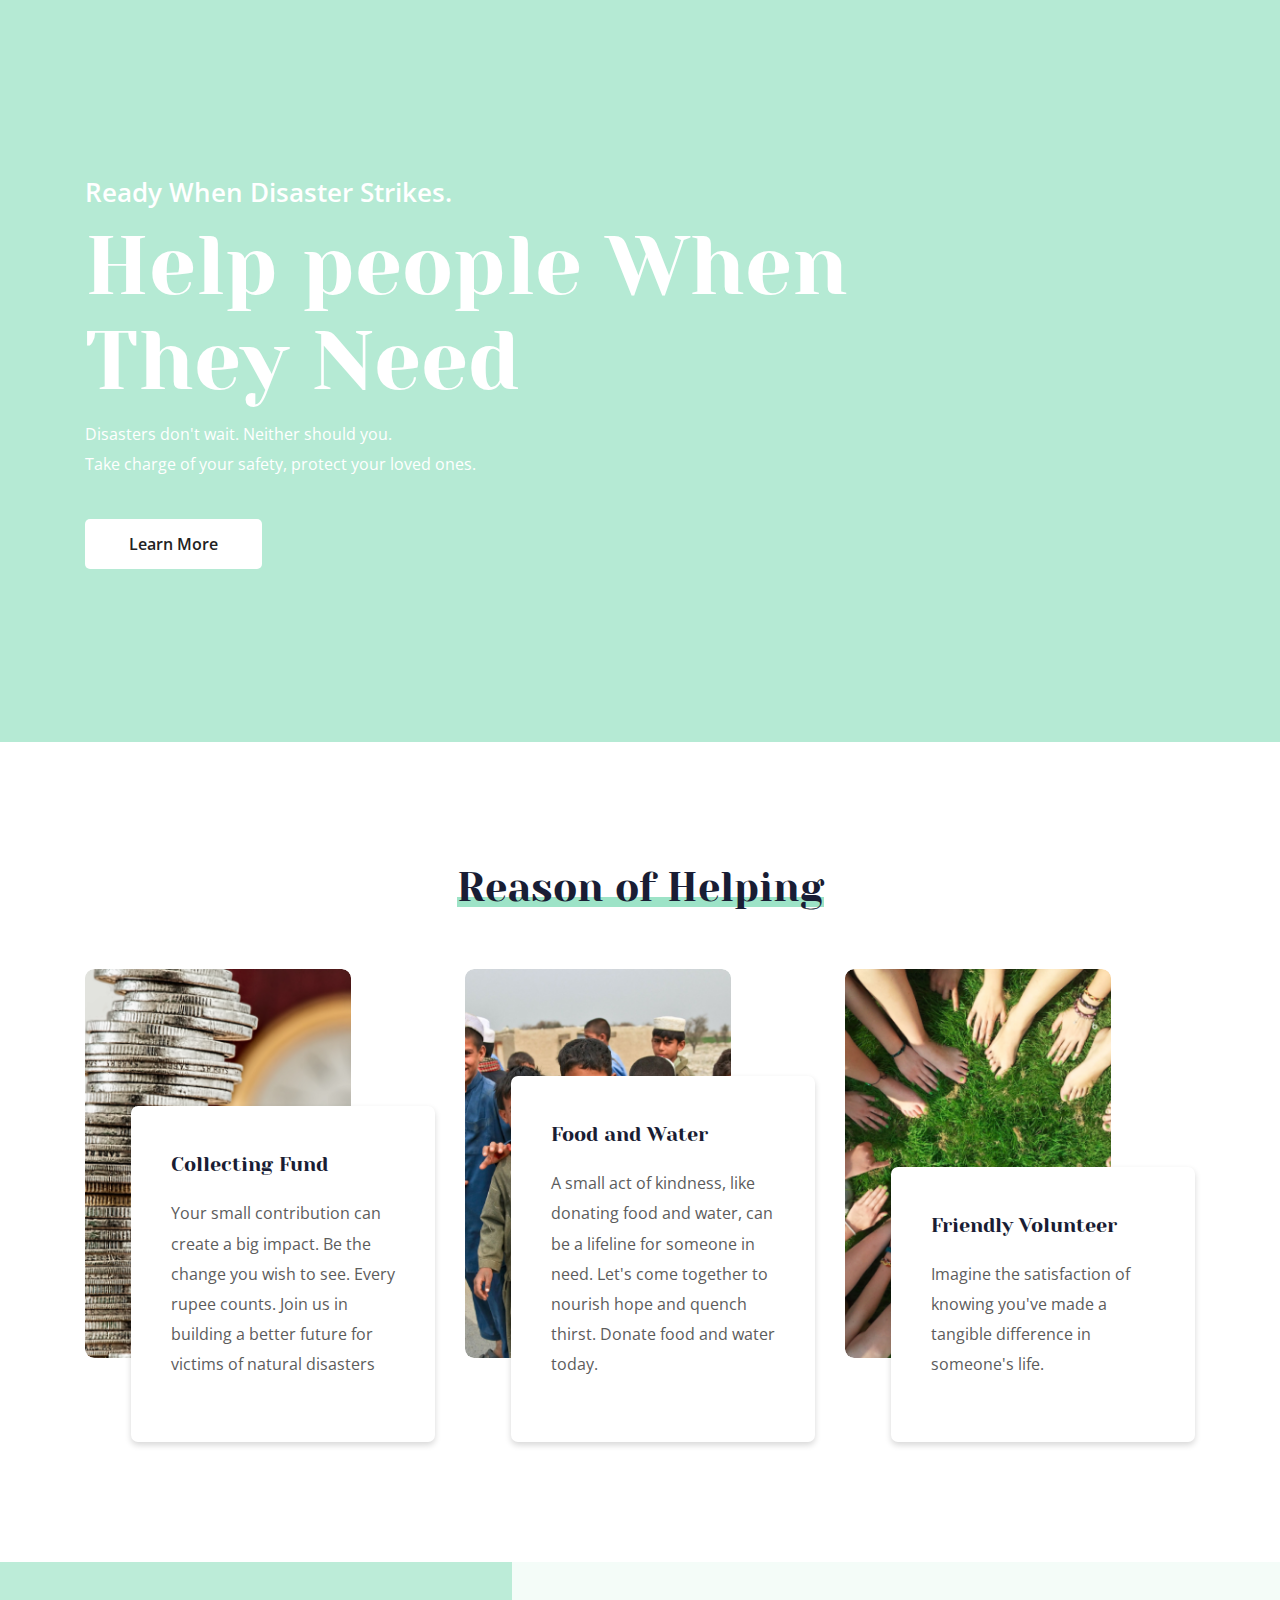
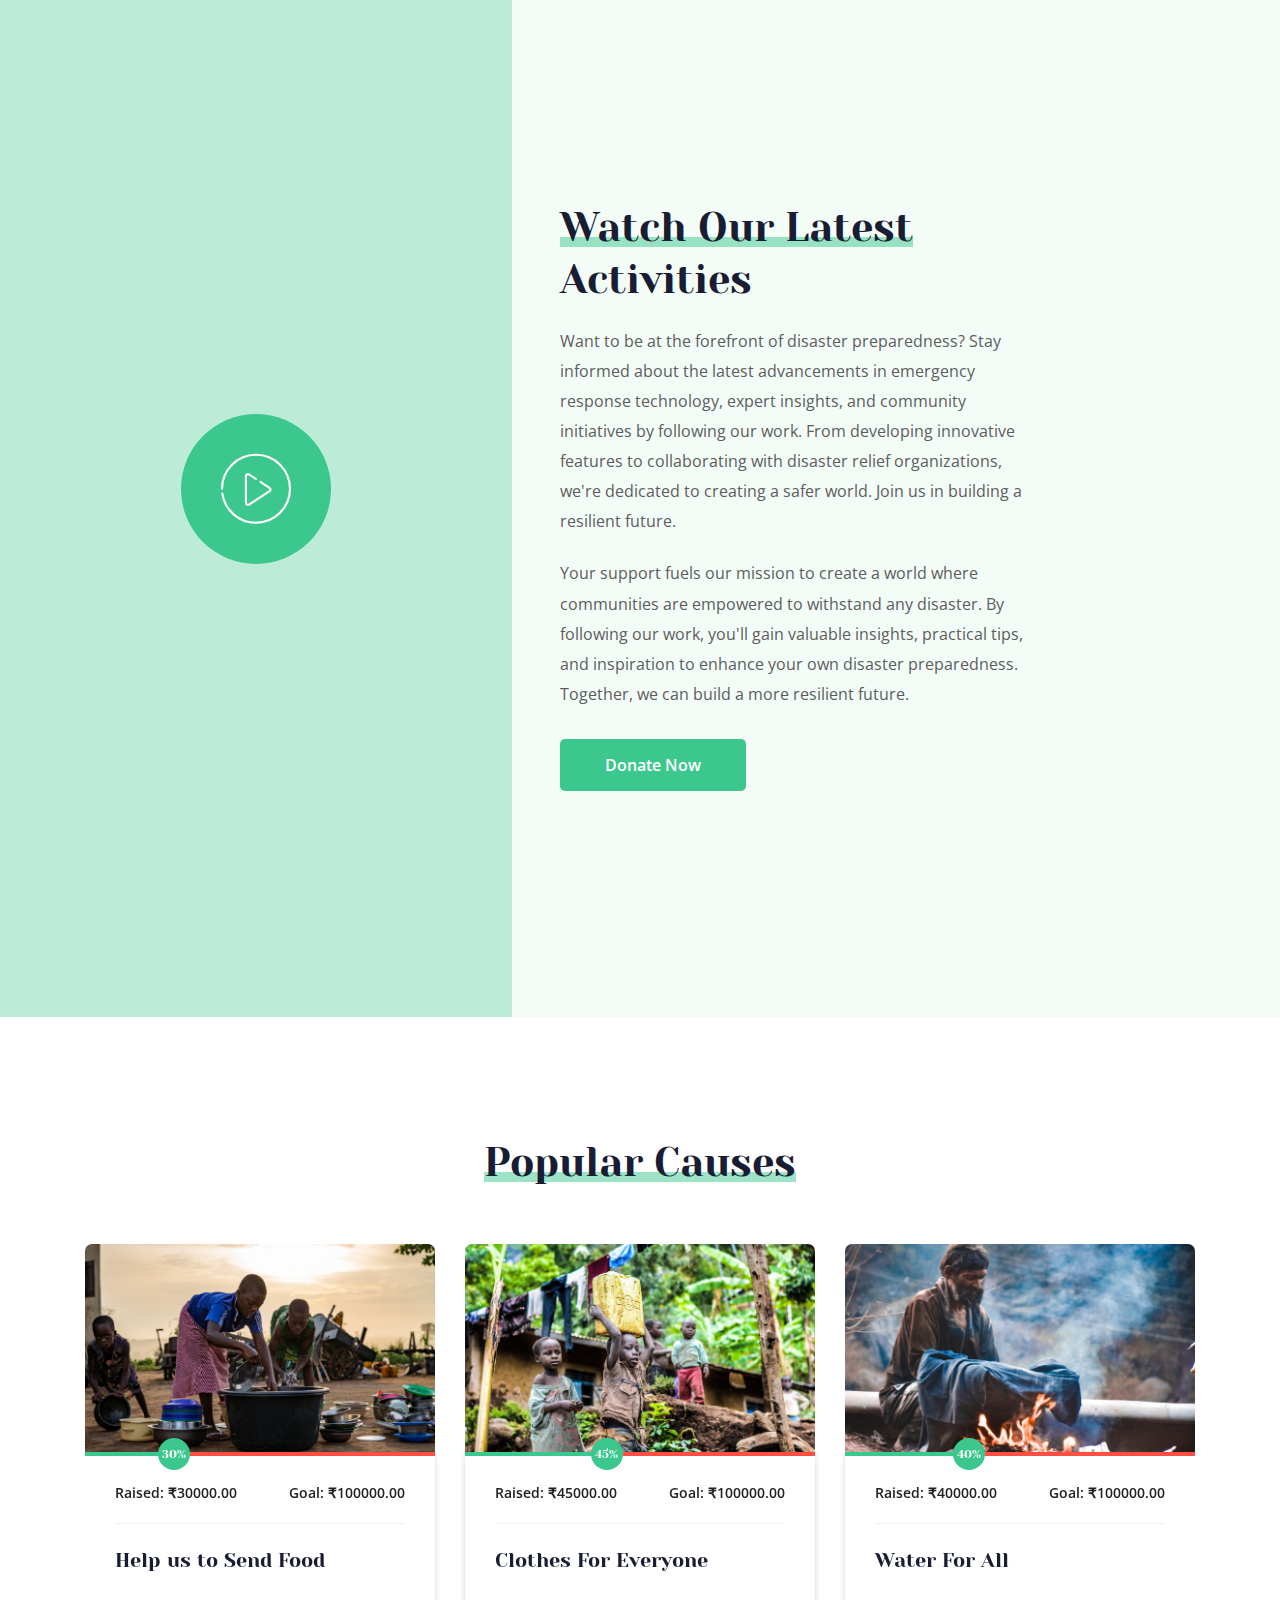
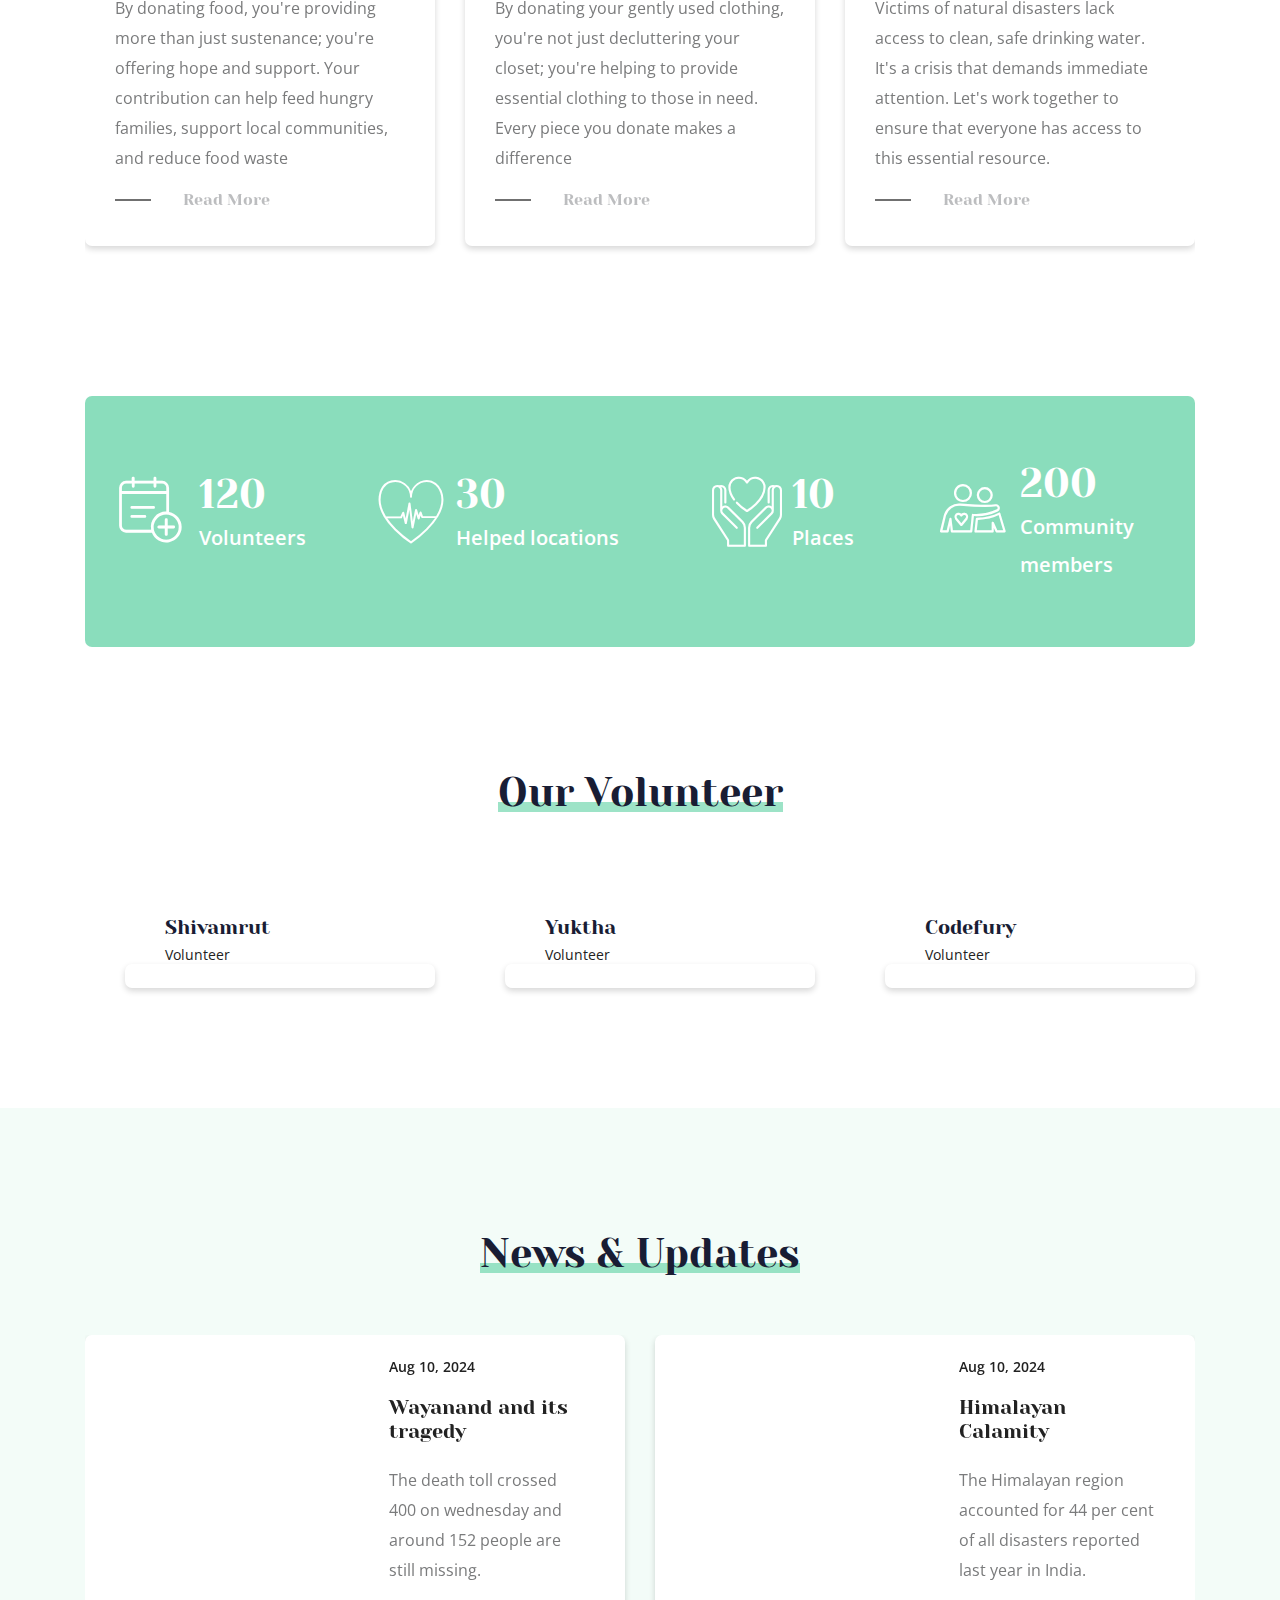
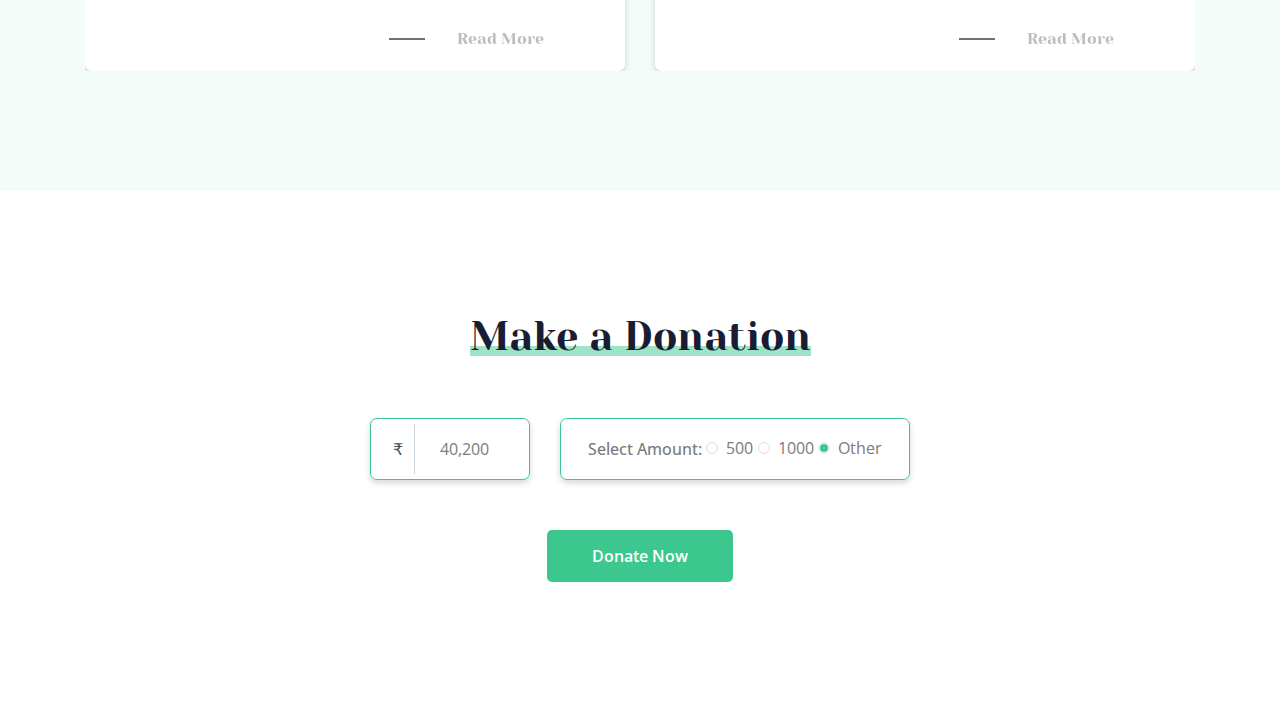
==== donation/donation.html @ fa33540e "added donation page" ====
<!doctype html>
<html class="no-js" lang="zxx">

<head>
    <meta charset="utf-8">
    <meta http-equiv="x-ua-compatible" content="ie=edge">
    <title>Charifit</title>
    <meta name="description" content="">
    <meta name="viewport" content="width=device-width, initial-scale=1">

    <!-- <link rel="manifest" href="site.webmanifest"> -->
    <link rel="shortcut icon" type="image/x-icon" href="img/favicon.png">
    <!-- Place favicon.ico in the root directory -->

    <!-- CSS here -->
    <link rel="stylesheet" href="css/bootstrap.min.css">
    <link rel="stylesheet" href="css/owl.carousel.min.css">
    <link rel="stylesheet" href="css/magnific-popup.css">
    <link rel="stylesheet" href="css/font-awesome.min.css">
    <link rel="stylesheet" href="css/themify-icons.css">
    <link rel="stylesheet" href="css/nice-select.css">
    <link rel="stylesheet" href="css/flaticon.css">
    <link rel="stylesheet" href="css/gijgo.css">
    <link rel="stylesheet" href="css/animate.css">
    <link rel="stylesheet" href="css/slicknav.css">
    <link rel="stylesheet" href="css/style.css">
    <!-- <link rel="stylesheet" href="css/responsive.css"> -->
</head>

<body>
    <!--[if lte IE 9]>
            <p class="browserupgrade">You are using an <strong>outdated</strong> browser. Please <a href="https://browsehappy.com/">upgrade your browser</a> to improve your experience and security.</p>
        <![endif]-->


    <!-- header-start -->
   
    <!-- header-end -->

    <!-- slider_area_start -->
    <div class="slider_area" >
        <div class="single_slider  d-flex align-items-center slider_bg_1 overlay2 style="background-image: url('https://i.unu.edu/media/ourworld.unu.edu-en/article/8674/Green-Investment-in-Asian-Cities-to-Reduce-Natural-Disaster-Risks.jpg')">
            <div class="container">
                <div class="row">
                    <div class="col-lg-9">
                        <div class="slider_text ">
                            <span>Ready When Disaster Strikes.</span>
                            <h3> Help people
                                When They Need</h3>
                            <p>Disasters don't wait. Neither should you.<br/> Take charge of your safety, protect your loved ones.</p>
                            <a href="About.html" class="boxed-btn3">Learn More
                            </a>
                        </div>
                    </div>
                </div>
            </div>
        </div>
    </div>
    <!-- slider_area_end -->

    <!-- reson_area_start  -->
    <div class="reson_area section_padding">
        <div class="container">
            <div class="row justify-content-center">
                <div class="col-lg-6">
                    <div class="section_title text-center mb-55">
                        <h3><span>Reason of Helping</span></h3>
                    </div>
                </div>
            </div>
            <div class="row justify-content-center">
                <div class="col-lg-4 col-md-6">
                    <div class="single_reson">
                        <div class="thum">
                            <div class="thum_1">
                                <img src="img/help/1.png" alt="">
                            </div>
                        </div>
                        <div class="help_content">
                            <h4>Collecting Fund</h4>
                            <p>Your small contribution can create a big impact. Be the change you wish to see.
                                Every rupee counts. Join us in building a better future for victims of natural disasters</p>
                        </div>
                    </div>
                </div>
                <div class="col-lg-4 col-md-6">
                    <div class="single_reson">
                        <div class="thum">
                            <div class="thum_1">
                                <img src="img/help/2.png" alt="">
                            </div>
                        </div>
                        <div class="help_content">
                            <h4>Food and Water</h4>
                            <p>A small act of kindness, like donating food and water, can be a lifeline for someone in need.
                                Let's come together to nourish hope and quench thirst. Donate food and water today.</p>
                           
                        </div>
                    </div>
                </div>
                <div class="col-lg-4 col-md-6">
                    <div class="single_reson">
                        <div class="thum">
                            <div class="thum_1">
                                <img src="img/help/3.png" alt="">
                            </div>
                        </div>
                        <div class="help_content">
                            <h4>Friendly Volunteer</h4>
                            <p>Imagine the satisfaction of knowing you've made a tangible difference in someone's life. </p>
                            
                        </div>
                    </div>
                </div>
            </div>
        </div>
    </div>
    <!-- reson_area_end  -->

    <!-- latest_activites_area_start  -->
    <div class="latest_activites_area">
        <div class=" video_bg_1 video_activite  d-flex align-items-center justify-content-center">
            <a class="popup-video" href="https://www.youtube.com/watch?v=MG3jGHnBVQs">
                <i class="flaticon-ui"></i>
            </a>
        </div>
        <div class="container">
            <div class="row justify-content-end">
                <div class="col-lg-7">
                    <div class="activites_info">
                        <div class="section_title">
                            <h3> <span>Watch Our Latest  </span><br>
                                Activities</h3>
                        </div>
                        <p class="para_1">Want to be at the forefront of disaster preparedness? Stay informed about the latest advancements in emergency response technology, expert insights, and community initiatives by following our work. From developing innovative  features to collaborating with disaster relief organizations, we're dedicated to creating a safer world. Join us in building a resilient future.</p class="para_1">
                        <p class="para_2">Your support fuels our mission to create a world where communities are empowered to withstand any disaster. By following our work, you'll gain valuable insights, practical tips, and inspiration to enhance your own disaster preparedness. Together, we can build a more resilient future.</p>
                        <a href="#" data-scroll-nav='1' class="boxed-btn4">Donate Now</a>
                    </div>
                </div>
            </div>
        </div>
    </div>
    <!-- latest_activites_area_end  -->

    <!-- popular_causes_area_start  -->
    <div class="popular_causes_area section_padding">
        <div class="container">
            <div class="row justify-content-center">
                <div class="col-lg-6">
                    <div class="section_title text-center mb-55">
                        <h3><span>Popular Causes</span></h3>
                    </div>
                </div>
            </div>
            <div class="row">
                <div class="col-lg-12">
                    <div class="causes_active owl-carousel">
                        <div class="single_cause">
                            <div class="thumb">
                                <img src="img/causes/1.png" alt="">
                            </div>
                            <div class="causes_content">
                                <div class="custom_progress_bar">
                                    <div class="progress">
                                        <div class="progress-bar" role="progressbar" style="width: 30%;" aria-valuenow="30" aria-valuemin="0" aria-valuemax="100">
                                            <span class="progres_count">
                                                30%
                                            </span>
                                        </div>
                                      </div>
                                </div>
                                <div class="balance d-flex justify-content-between align-items-center">
                                    <span>Raised: ₹30000.00 </span>
                                    <span>Goal: ₹100000.00 </span>
                                </div>
                                <h4>Help us to Send Food</h4>
                                <p>By donating food, you're providing more than just sustenance; you're offering hope and support. Your contribution can help feed hungry families, support local communities, and reduce food waste</p>
                                <a class="read_more" href="cause_details.html">Read More</a>
                            </div>
                        </div>
                        <div class="single_cause">
                            <div class="thumb">
                                <img src="img/causes/2.png" alt="">
                            </div>
                            <div class="causes_content">
                                <div class="custom_progress_bar">
                                    <div class="progress">
                                        <div class="progress-bar" role="progressbar" style="width: 45%;" aria-valuenow="30" aria-valuemin="0" aria-valuemax="100">
                                            <span class="progres_count">
                                                45%
                                            </span>
                                        </div>
                                      </div>
                                </div>
                                <div class="balance d-flex justify-content-between align-items-center">
                                    <span>Raised: ₹45000.00 </span>
                                    <span>Goal: ₹100000.00 </span>
                                </div>
                                <h4>Clothes For Everyone</h4>
                                <p>By donating your gently used clothing, you're not just decluttering your closet; you're helping to provide essential clothing to those in need. Every piece you donate makes a difference</p>
                                <a class="read_more" href="cause_details.html">Read More</a>
                            </div>
                        </div>
                        <div class="single_cause">
                            <div class="thumb">
                                <img src="img/causes/3.png" alt="">
                            </div>
                            <div class="causes_content">
                                <div class="custom_progress_bar">
                                    <div class="progress">
                                        <div class="progress-bar" role="progressbar" style="width: 40%;" aria-valuenow="30" aria-valuemin="0" aria-valuemax="100">
                                            <span class="progres_count">
                                                40%
                                            </span>
                                        </div>
                                      </div>
                                </div>
                                <div class="balance d-flex justify-content-between align-items-center">
                                    <span>Raised: ₹40000.00 </span>
                                    <span>Goal: ₹100000.00 </span>
                                </div>
                                <h4>Water For All </h4>
                                <p>Victims of natural disasters lack access to clean, safe drinking water. It's a crisis that demands immediate attention. Let's work together to ensure that everyone has access to this essential resource.</p>
                                <a class="read_more" href="cause_details.html">Read More</a>
                            </div>
                        </div>
                    </div>
                </div>
            </div>
        </div>
    </div>
    <!-- popular_causes_area_end  -->

    <!-- counter_area_start  -->
    <div class="counter_area">
        <div class="container">
            <div class="counter_bg overlay">
                <div class="row">
                    <div class="col-lg-3 col-md-6">
                        <div class="single_counter d-flex align-items-center justify-content-center">
                            <div class="icon">
                                <i class="flaticon-calendar"></i>
                            </div>
                            <div class="events">
                                <h3 class="counter">120</h3>
                                <p>Volunteers</p>
                            </div>
                        </div>
                    </div>
                    <div class="col-lg-3 col-md-6">
                        <div class="single_counter d-flex align-items-center justify-content-center">
                            <div class="icon">
                                <i class="flaticon-heart-beat"></i>
                            </div>
                            <div class="events">
                                <h3 class="counter">30</h3>
                                <p>Helped locations</p>
                            </div>
                        </div>
                    </div>
                    <div class="col-lg-3 col-md-6">
                        <div class="single_counter d-flex align-items-center justify-content-center">
                            <div class="icon">
                                <i class="flaticon-in-love"></i>
                            </div>
                            <div class="events">
                                <h3 class="counter">10</h3>
                                <p>Places</p>
                            </div>
                        </div>
                    </div>
                    <div class="col-lg-3 col-md-6">
                        <div class="single_counter d-flex align-items-center justify-content-center">
                            <div class="icon">
                                <i class="flaticon-hug"></i>
                            </div>
                            <div class="events">
                                <h3 class="counter">200</h3>
                                <p>Community members</p>
                            </div>
                        </div>
                    </div>
                </div>
            </div>
        </div>
    </div>
    <!-- counter_area_end  -->

    <!-- our_volunteer_area_start  -->
    <div class="our_volunteer_area section_padding">
        <div class="container">
            <div class="row justify-content-center">
                <div class="col-lg-6">
                    <div class="section_title text-center mb-55">
                        <h3><span>Our Volunteer</span></h3>
                    </div>
                </div>
            </div>
            <div class="row justify-content-center">
                <div class="col-lg-4 col-md-6">
                    <div class="single_volenteer">
                        <div class="volenteer_thumb">
                            <img src="https://st4.depositphotos.com/9998432/25177/v/450/depositphotos_251778046-stock-illustration-person-gray-photo-placeholder-man.jpg" alt="">
                        </div>
                        <div class="voolenteer_info d-flex align-items-end">
                            
                            <div class="info_inner">
                                <h4>Shivamrut</h4>
                                <p>Volunteer</p>
                            </div>
                        </div>
                    </div>
                </div>
                <div class="col-lg-4 col-md-6">
                    <div class="single_volenteer">
                        <div class="volenteer_thumb">
                            <img src="https://st3.depositphotos.com/9998432/13335/v/450/depositphotos_133351974-stock-illustration-default-placeholder-woman.jpg" alt="">
                        </div>
                        <div class="voolenteer_info d-flex align-items-end">
                           
                            <div class="info_inner">
                                <h4>Yuktha</h4>
                                <p>Volunteer</p>
                            </div>
                        </div>
                    </div>
                </div>
                <div class="col-lg-4 col-md-6">
                    <div class="single_volenteer">
                        <div class="volenteer_thumb">
                            <img src="https://static.vecteezy.com/system/resources/thumbnails/010/332/153/small/code-flat-color-outline-icon-free-png.png" alt="">
                        </div>
                        <div class="voolenteer_info d-flex align-items-end">
                           
                            <div class="info_inner">
                                <h4>Codefury</h4>
                                <p>Volunteer</p>
                            </div>
                        </div>
                    </div>
                </div>
            </div>
        </div>
    </div>
    <!-- our_volunteer_area_end  -->

    <!-- news__area_start  -->
    <div class="news__area section_padding">
        <div class="container">
            <div class="row justify-content-center">
                <div class="col-lg-6">
                    <div class="section_title text-center mb-55">
                        <h3><span>News & Updates</span></h3>
                    </div>
                </div>
            </div>
            <div class="row">
                <div class="col-lg-12">
                    <div class="news_active owl-carousel">
                        <div class="single__blog d-flex align-items-center">
                            <div class="thum">
                                <img src="https://www.newsonair.gov.in/wp-content/uploads/2024/07/kERALA-1.jpg" alt="">
                            </div>
                            <div class="newsinfo">
                                <span>Aug 10, 2024</span>
                                <a href="single-blog.html">
                                    <h3>Wayanand and its tragedy</h3>
                                </a>
                                <p>The death toll crossed 400 on wednesday and around 152 people are still missing. </p>
                                <a class="read_more" href="https://www.business-standard.com/india-news/wayanad-landslides-death-toll-crosses-400-mark-over-150-still-missing-124080700592_1.html">Read More</a>
                            </div>
                        </div>
                        <div class="single__blog d-flex align-items-center">
                            <div class="thum">
                                <img src="https://sandrp.in/wp-content/uploads/2020/10/b_1595438353.jpeg?w=640" alt="">
                            </div>
                            <div class="newsinfo">
                                <span>Aug 10, 2024</span>
                                <a href="single-blog.html">
                                    <h3>Himalayan Calamity</h3>
                                </a>
                                <p>The Himalayan region accounted for 44 per cent of all disasters reported last year in India.</p>
                                <a class="read_more" href="https://www.business-standard.com/india-news/tipping-point-climate-disasters-have-cost-india-over-120-bn-since-2000-124042501124_1.html">Read More</a>
                            </div>
                        </div>
                    </div>
                </div>
            </div>
        </div>
    </div>
    <!-- news__area_end  -->

    <div data-scroll-index='1' class="make_donation_area section_padding">
        <div class="container">
            <div class="row justify-content-center">
                <div class="col-lg-6">
                    <div class="section_title text-center mb-55">
                        <h3><span>Make a Donation</span></h3>
                    </div>
                </div>
            </div>
            <div class="row justify-content-center">
                <div class="col-lg-6">
                    <form action="#" class="donation_form">
                        <div class="row align-items-center">
                            <div class="col-md-4">
                                <div class="single_amount">
                                    <div class="input_field">
                                        <div class="input-group">
                                            <div class="input-group-prepend">
                                              <span class="input-group-text" id="basic-addon1">₹</span>
                                            </div>
                                            <input type="text" class="form-control" placeholder="40,200" aria-label="Username" aria-describedby="basic-addon1">
                                          </div>
                                    </div>
                                </div>
                            </div>
                            <div class="col-md-8">
                                <div class="single_amount">
                                   <div class="fixed_donat d-flex align-items-center justify-content-between">
                                       <div class="select_prise">
                                           <h4>Select Amount:</h4>
                                       </div>
                                        <div class="single_doonate"> 
                                            <input type="radio" id="blns_1" name="radio-group" checked>
                                            <label for="blns_1">500</label>
                                        </div>
                                        <div class="single_doonate"> 
                                            <input type="radio" id="blns_2" name="radio-group" checked>
                                            <label for="blns_2">1000</label>
                                        </div>
                                        <div class="single_doonate"> 
                                            <input type="radio" id="Other" name="radio-group" checked>
                                            <label for="Other">Other</label>
                                        </div>
                                   </div>
                                </div>
                            </div>
                        </div>
                    </form>
                </div>
            </div>
            <div class="row">
                <div class="col-12">
                    <div class="donate_now_btn text-center">
                        <a href="#" class="boxed-btn4">Donate Now</a>
                    </div>
                </div>

            </div>
        </div>
    </div>

    <!-- footer_start  -->
   
    <!-- footer_end  -->

    <!-- link that opens popup -->

    <!-- JS here -->
    <script src="js/vendor/modernizr-3.5.0.min.js"></script>
    <script src="js/vendor/jquery-1.12.4.min.js"></script>
    <script src="js/popper.min.js"></script>
    <script src="js/bootstrap.min.js"></script>
    <script src="js/owl.carousel.min.js"></script>
    <script src="js/isotope.pkgd.min.js"></script>
    <script src="js/ajax-form.js"></script>
    <script src="js/waypoints.min.js"></script>
    <script src="js/jquery.counterup.min.js"></script>
    <script src="js/imagesloaded.pkgd.min.js"></script>
    <script src="js/scrollIt.js"></script>
    <script src="js/jquery.scrollUp.min.js"></script>
    <script src="js/wow.min.js"></script>
    <script src="js/nice-select.min.js"></script>
    <script src="js/jquery.slicknav.min.js"></script>
    <script src="js/jquery.magnific-popup.min.js"></script>
    <script src="js/plugins.js"></script>
    <script src="js/gijgo.min.js"></script>
    <!--contact js-->
    <script src="js/contact.js"></script>
    <script src="js/jquery.ajaxchimp.min.js"></script>
    <script src="js/jquery.form.js"></script>
    <script src="js/jquery.validate.min.js"></script>
    <script src="js/mail-script.js"></script>

    <script src="js/main.js"></script>
</body>

</html>
---- donation/css/themify-icons.css ----
@font-face {
	font-family: 'themify';
	src:url('../fonts/themify.eot?-fvbane');
	src:url('../fonts/themify.eot?#iefix-fvbane') format('embedded-opentype'),
		url('../fonts/themify.woff?-fvbane') format('woff'),
		url('../fonts/themify.ttf?-fvbane') format('truetype'),
		url('../fonts/themify.svg?-fvbane#themify') format('svg');
	font-weight: normal;
	font-style: normal;
}

[class^="ti-"], [class*=" ti-"] {
	font-family: 'themify';
	/* speak: none; */
	font-style: normal;
	font-weight: normal;
	font-variant: normal;
	text-transform: none;
	line-height: 1;

	/* Better Font Rendering =========== */
	-webkit-font-smoothing: antialiased;
	-moz-osx-font-smoothing: grayscale;
}

.ti-wand:before {
	content: "\e600";
}
.ti-volume:before {
	content: "\e601";
}
.ti-user:before {
	content: "\e602";
}
.ti-unlock:before {
	content: "\e603";
}
.ti-unlink:before {
	content: "\e604";
}
.ti-trash:before {
	content: "\e605";
}
.ti-thought:before {
	content: "\e606";
}
.ti-target:before {
	content: "\e607";
}
.ti-tag:before {
	content: "\e608";
}
.ti-tablet:before {
	content: "\e609";
}
.ti-star:before {
	content: "\e60a";
}
.ti-spray:before {
	content: "\e60b";
}
.ti-signal:before {
	content: "\e60c";
}
.ti-shopping-cart:before {
	content: "\e60d";
}
.ti-shopping-cart-full:before {
	content: "\e60e";
}
.ti-settings:before {
	content: "\e60f";
}
.ti-search:before {
	content: "\e610";
}
.ti-zoom-in:before {
	content: "\e611";
}
.ti-zoom-out:before {
	content: "\e612";
}
.ti-cut:before {
	content: "\e613";
}
.ti-ruler:before {
	content: "\e614";
}
.ti-ruler-pencil:before {
	content: "\e615";
}
.ti-ruler-alt:before {
	content: "\e616";
}
.ti-bookmark:before {
	content: "\e617";
}
.ti-bookmark-alt:before {
	content: "\e618";
}
.ti-reload:before {
	content: "\e619";
}
.ti-plus:before {
	content: "\e61a";
}
.ti-pin:before {
	content: "\e61b";
}
.ti-pencil:before {
	content: "\e61c";
}
.ti-pencil-alt:before {
	content: "\e61d";
}
.ti-paint-roller:before {
	content: "\e61e";
}
.ti-paint-bucket:before {
	content: "\e61f";
}
.ti-na:before {
	content: "\e620";
}
.ti-mobile:before {
	content: "\e621";
}
.ti-minus:before {
	content: "\e622";
}
.ti-medall:before {
	content: "\e623";
}
.ti-medall-alt:before {
	content: "\e624";
}
.ti-marker:before {
	content: "\e625";
}
.ti-marker-alt:before {
	content: "\e626";
}
.ti-arrow-up:before {
	content: "\e627";
}
.ti-arrow-right:before {
	content: "\e628";
}
.ti-arrow-left:before {
	content: "\e629";
}
.ti-arrow-down:before {
	content: "\e62a";
}
.ti-lock:before {
	content: "\e62b";
}
.ti-location-arrow:before {
	content: "\e62c";
}
.ti-link:before {
	content: "\e62d";
}
.ti-layout:before {
	content: "\e62e";
}
.ti-layers:before {
	content: "\e62f";
}
.ti-layers-alt:before {
	content: "\e630";
}
.ti-key:before {
	content: "\e631";
}
.ti-import:before {
	content: "\e632";
}
.ti-image:before {
	content: "\e633";
}
.ti-heart:before {
	content: "\e634";
}
.ti-heart-broken:before {
	content: "\e635";
}
.ti-hand-stop:before {
	content: "\e636";
}
.ti-hand-open:before {
	content: "\e637";
}
.ti-hand-drag:before {
	content: "\e638";
}
.ti-folder:before {
	content: "\e639";
}
.ti-flag:before {
	content: "\e63a";
}
.ti-flag-alt:before {
	content: "\e63b";
}
.ti-flag-alt-2:before {
	content: "\e63c";
}
.ti-eye:before {
	content: "\e63d";
}
.ti-export:before {
	content: "\e63e";
}
.ti-exchange-vertical:before {
	content: "\e63f";
}
.ti-desktop:before {
	content: "\e640";
}
.ti-cup:before {
	content: "\e641";
}
.ti-crown:before {
	content: "\e642";
}
.ti-comments:before {
	content: "\e643";
}
.ti-comment:before {
	content: "\e644";
}
.ti-comment-alt:before {
	content: "\e645";
}
.ti-close:before {
	content: "\e646";
}
.ti-clip:before {
	content: "\e647";
}
.ti-angle-up:before {
	content: "\e648";
}
.ti-angle-right:before {
	content: "\e649";
}
.ti-angle-left:before {
	content: "\e64a";
}
.ti-angle-down:before {
	content: "\e64b";
}
.ti-check:before {
	content: "\e64c";
}
.ti-check-box:before {
	content: "\e64d";
}
.ti-camera:before {
	content: "\e64e";
}
.ti-announcement:before {
	content: "\e64f";
}
.ti-brush:before {
	content: "\e650";
}
.ti-briefcase:before {
	content: "\e651";
}
.ti-bolt:before {
	content: "\e652";
}
.ti-bolt-alt:before {
	content: "\e653";
}
.ti-blackboard:before {
	content: "\e654";
}
.ti-bag:before {
	content: "\e655";
}
.ti-move:before {
	content: "\e656";
}
.ti-arrows-vertical:before {
	content: "\e657";
}
.ti-arrows-horizontal:before {
	content: "\e658";
}
.ti-fullscreen:before {
	content: "\e659";
}
.ti-arrow-top-right:before {
	content: "\e65a";
}
.ti-arrow-top-left:before {
	content: "\e65b";
}
.ti-arrow-circle-up:before {
	content: "\e65c";
}
.ti-arrow-circle-right:before {
	content: "\e65d";
}
.ti-arrow-circle-left:before {
	content: "\e65e";
}
.ti-arrow-circle-down:before {
	content: "\e65f";
}
.ti-angle-double-up:before {
	content: "\e660";
}
.ti-angle-double-right:before {
	content: "\e661";
}
.ti-angle-double-left:before {
	content: "\e662";
}
.ti-angle-double-down:before {
	content: "\e663";
}
.ti-zip:before {
	content: "\e664";
}
.ti-world:before {
	content: "\e665";
}
.ti-wheelchair:before {
	content: "\e666";
}
.ti-view-list:before {
	content: "\e667";
}
.ti-view-list-alt:before {
	content: "\e668";
}
.ti-view-grid:before {
	content: "\e669";
}
.ti-uppercase:before {
	content: "\e66a";
}
.ti-upload:before {
	content: "\e66b";
}
.ti-underline:before {
	content: "\e66c";
}
.ti-truck:before {
	content: "\e66d";
}
.ti-timer:before {
	content: "\e66e";
}
.ti-ticket:before {
	content: "\e66f";
}
.ti-thumb-up:before {
	content: "\e670";
}
.ti-thumb-down:before {
	content: "\e671";
}
.ti-text:before {
	content: "\e672";
}
.ti-stats-up:before {
	content: "\e673";
}
.ti-stats-down:before {
	content: "\e674";
}
.ti-split-v:before {
	content: "\e675";
}
.ti-split-h:before {
	content: "\e676";
}
.ti-smallcap:before {
	content: "\e677";
}
.ti-shine:before {
	content: "\e678";
}
.ti-shift-right:before {
	content: "\e679";
}
.ti-shift-left:before {
	content: "\e67a";
}
.ti-shield:before {
	content: "\e67b";
}
.ti-notepad:before {
	content: "\e67c";
}
.ti-server:before {
	content: "\e67d";
}
.ti-quote-right:before {
	content: "\e67e";
}
.ti-quote-left:before {
	content: "\e67f";
}
.ti-pulse:before {
	content: "\e680";
}
.ti-printer:before {
	content: "\e681";
}
.ti-power-off:before {
	content: "\e682";
}
.ti-plug:before {
	content: "\e683";
}
.ti-pie-chart:before {
	content: "\e684";
}
.ti-paragraph:before {
	content: "\e685";
}
.ti-panel:before {
	content: "\e686";
}
.ti-package:before {
	content: "\e687";
}
.ti-music:before {
	content: "\e688";
}
.ti-music-alt:before {
	content: "\e689";
}
.ti-mouse:before {
	content: "\e68a";
}
.ti-mouse-alt:before {
	content: "\e68b";
}
.ti-money:before {
	content: "\e68c";
}
.ti-microphone:before {
	content: "\e68d";
}
.ti-menu:before {
	content: "\e68e";
}
.ti-menu-alt:before {
	content: "\e68f";
}
.ti-map:before {
	content: "\e690";
}
.ti-map-alt:before {
	content: "\e691";
}
.ti-loop:before {
	content: "\e692";
}
.ti-location-pin:before {
	content: "\e693";
}
.ti-list:before {
	content: "\e694";
}
.ti-light-bulb:before {
	content: "\e695";
}
.ti-Italic:before {
	content: "\e696";
}
.ti-info:before {
	content: "\e697";
}
.ti-infinite:before {
	content: "\e698";
}
.ti-id-badge:before {
	content: "\e699";
}
.ti-hummer:before {
	content: "\e69a";
}
.ti-home:before {
	content: "\e69b";
}
.ti-help:before {
	content: "\e69c";
}
.ti-headphone:before {
	content: "\e69d";
}
.ti-harddrives:before {
	content: "\e69e";
}
.ti-harddrive:before {
	content: "\e69f";
}
.ti-gift:before {
	content: "\e6a0";
}
.ti-game:before {
	content: "\e6a1";
}
.ti-filter:before {
	content: "\e6a2";
}
.ti-files:before {
	content: "\e6a3";
}
.ti-file:before {
	content: "\e6a4";
}
.ti-eraser:before {
	content: "\e6a5";
}
.ti-envelope:before {
	content: "\e6a6";
}
.ti-download:before {
	content: "\e6a7";
}
.ti-direction:before {
	content: "\e6a8";
}
.ti-direction-alt:before {
	content: "\e6a9";
}
.ti-dashboard:before {
	content: "\e6aa";
}
.ti-control-stop:before {
	content: "\e6ab";
}
.ti-control-shuffle:before {
	content: "\e6ac";
}
.ti-control-play:before {
	content: "\e6ad";
}
.ti-control-pause:before {
	content: "\e6ae";
}
.ti-control-forward:before {
	content: "\e6af";
}
.ti-control-backward:before {
	content: "\e6b0";
}
.ti-cloud:before {
	content: "\e6b1";
}
.ti-cloud-up:before {
	content: "\e6b2";
}
.ti-cloud-down:before {
	content: "\e6b3";
}
.ti-clipboard:before {
	content: "\e6b4";
}
.ti-car:before {
	content: "\e6b5";
}
.ti-calendar:before {
	content: "\e6b6";
}
.ti-book:before {
	content: "\e6b7";
}
.ti-bell:before {
	content: "\e6b8";
}
.ti-basketball:before {
	content: "\e6b9";
}
.ti-bar-chart:before {
	content: "\e6ba";
}
.ti-bar-chart-alt:before {
	content: "\e6bb";
}
.ti-back-right:before {
	content: "\e6bc";
}
.ti-back-left:before {
	content: "\e6bd";
}
.ti-arrows-corner:before {
	content: "\e6be";
}
.ti-archive:before {
	content: "\e6bf";
}
.ti-anchor:before {
	content: "\e6c0";
}
.ti-align-right:before {
	content: "\e6c1";
}
.ti-align-left:before {
	content: "\e6c2";
}
.ti-align-justify:before {
	content: "\e6c3";
}
.ti-align-center:before {
	content: "\e6c4";
}
.ti-alert:before {
	content: "\e6c5";
}
.ti-alarm-clock:before {
	content: "\e6c6";
}
.ti-agenda:before {
	content: "\e6c7";
}
.ti-write:before {
	content: "\e6c8";
}
.ti-window:before {
	content: "\e6c9";
}
.ti-widgetized:before {
	content: "\e6ca";
}
.ti-widget:before {
	content: "\e6cb";
}
.ti-widget-alt:before {
	content: "\e6cc";
}
.ti-wallet:before {
	content: "\e6cd";
}
.ti-video-clapper:before {
	content: "\e6ce";
}
.ti-video-camera:before {
	content: "\e6cf";
}
.ti-vector:before {
	content: "\e6d0";
}
.ti-themify-logo:before {
	content: "\e6d1";
}
.ti-themify-favicon:before {
	content: "\e6d2";
}
.ti-themify-favicon-alt:before {
	content: "\e6d3";
}
.ti-support:before {
	content: "\e6d4";
}
.ti-stamp:before {
	content: "\e6d5";
}
.ti-split-v-alt:before {
	content: "\e6d6";
}
.ti-slice:before {
	content: "\e6d7";
}
.ti-shortcode:before {
	content: "\e6d8";
}
.ti-shift-right-alt:before {
	content: "\e6d9";
}
.ti-shift-left-alt:before {
	content: "\e6da";
}
.ti-ruler-alt-2:before {
	content: "\e6db";
}
.ti-receipt:before {
	content: "\e6dc";
}
.ti-pin2:before {
	content: "\e6dd";
}
.ti-pin-alt:before {
	content: "\e6de";
}
.ti-pencil-alt2:before {
	content: "\e6df";
}
.ti-palette:before {
	content: "\e6e0";
}
.ti-more:before {
	content: "\e6e1";
}
.ti-more-alt:before {
	content: "\e6e2";
}
.ti-microphone-alt:before {
	content: "\e6e3";
}
.ti-magnet:before {
	content: "\e6e4";
}
.ti-line-double:before {
	content: "\e6e5";
}
.ti-line-dotted:before {
	content: "\e6e6";
}
.ti-line-dashed:before {
	content: "\e6e7";
}
.ti-layout-width-full:before {
	content: "\e6e8";
}
.ti-layout-width-default:before {
	content: "\e6e9";
}
.ti-layout-width-default-alt:before {
	content: "\e6ea";
}
.ti-layout-tab:before {
	content: "\e6eb";
}
.ti-layout-tab-window:before {
	content: "\e6ec";
}
.ti-layout-tab-v:before {
	content: "\e6ed";
}
.ti-layout-tab-min:before {
	content: "\e6ee";
}
.ti-layout-slider:before {
	content: "\e6ef";
}
.ti-layout-slider-alt:before {
	content: "\e6f0";
}
.ti-layout-sidebar-right:before {
	content: "\e6f1";
}
.ti-layout-sidebar-none:before {
	content: "\e6f2";
}
.ti-layout-sidebar-left:before {
	content: "\e6f3";
}
.ti-layout-placeholder:before {
	content: "\e6f4";
}
.ti-layout-menu:before {
	content: "\e6f5";
}
.ti-layout-menu-v:before {
	content: "\e6f6";
}
.ti-layout-menu-separated:before {
	content: "\e6f7";
}
.ti-layout-menu-full:before {
	content: "\e6f8";
}
.ti-layout-media-right-alt:before {
	content: "\e6f9";
}
.ti-layout-media-right:before {
	content: "\e6fa";
}
.ti-layout-media-overlay:before {
	content: "\e6fb";
}
.ti-layout-media-overlay-alt:before {
	content: "\e6fc";
}
.ti-layout-media-overlay-alt-2:before {
	content: "\e6fd";
}
.ti-layout-media-left-alt:before {
	content: "\e6fe";
}
.ti-layout-media-left:before {
	content: "\e6ff";
}
.ti-layout-media-center-alt:before {
	content: "\e700";
}
.ti-layout-media-center:before {
	content: "\e701";
}
.ti-layout-list-thumb:before {
	content: "\e702";
}
.ti-layout-list-thumb-alt:before {
	content: "\e703";
}
.ti-layout-list-post:before {
	content: "\e704";
}
.ti-layout-list-large-image:before {
	content: "\e705";
}
.ti-layout-line-solid:before {
	content: "\e706";
}
.ti-layout-grid4:before {
	content: "\e707";
}
.ti-layout-grid3:before {
	content: "\e708";
}
.ti-layout-grid2:before {
	content: "\e709";
}
.ti-layout-grid2-thumb:before {
	content: "\e70a";
}
.ti-layout-cta-right:before {
	content: "\e70b";
}
.ti-layout-cta-left:before {
	content: "\e70c";
}
.ti-layout-cta-center:before {
	content: "\e70d";
}
.ti-layout-cta-btn-right:before {
	content: "\e70e";
}
.ti-layout-cta-btn-left:before {
	content: "\e70f";
}
.ti-layout-column4:before {
	content: "\e710";
}
.ti-layout-column3:before {
	content: "\e711";
}
.ti-layout-column2:before {
	content: "\e712";
}
.ti-layout-accordion-separated:before {
	content: "\e713";
}
.ti-layout-accordion-merged:before {
	content: "\e714";
}
.ti-layout-accordion-list:before {
	content: "\e715";
}
.ti-ink-pen:before {
	content: "\e716";
}
.ti-info-alt:before {
	content: "\e717";
}
.ti-help-alt:before {
	content: "\e718";
}
.ti-headphone-alt:before {
	content: "\e719";
}
.ti-hand-point-up:before {
	content: "\e71a";
}
.ti-hand-point-right:before {
	content: "\e71b";
}
.ti-hand-point-left:before {
	content: "\e71c";
}
.ti-hand-point-down:before {
	content: "\e71d";
}
.ti-gallery:before {
	content: "\e71e";
}
.ti-face-smile:before {
	content: "\e71f";
}
.ti-face-sad:before {
	content: "\e720";
}
.ti-credit-card:before {
	content: "\e721";
}
.ti-control-skip-forward:before {
	content: "\e722";
}
.ti-control-skip-backward:before {
	content: "\e723";
}
.ti-control-record:before {
	content: "\e724";
}
.ti-control-eject:before {
	content: "\e725";
}
.ti-comments-smiley:before {
	content: "\e726";
}
.ti-brush-alt:before {
	content: "\e727";
}
.ti-youtube:before {
	content: "\e728";
}
.ti-vimeo:before {
	content: "\e729";
}
.ti-twitter:before {
	content: "\e72a";
}
.ti-time:before {
	content: "\e72b";
}
.ti-tumblr:before {
	content: "\e72c";
}
.ti-skype:before {
	content: "\e72d";
}
.ti-share:before {
	content: "\e72e";
}
.ti-share-alt:before {
	content: "\e72f";
}
.ti-rocket:before {
	content: "\e730";
}
.ti-pinterest:before {
	content: "\e731";
}
.ti-new-window:before {
	content: "\e732";
}
.ti-microsoft:before {
	content: "\e733";
}
.ti-list-ol:before {
	content: "\e734";
}
.ti-linkedin:before {
	content: "\e735";
}
.ti-layout-sidebar-2:before {
	content: "\e736";
}
.ti-layout-grid4-alt:before {
	content: "\e737";
}
.ti-layout-grid3-alt:before {
	content: "\e738";
}
.ti-layout-grid2-alt:before {
	content: "\e739";
}
.ti-layout-column4-alt:before {
	content: "\e73a";
}
.ti-layout-column3-alt:before {
	content: "\e73b";
}
.ti-layout-column2-alt:before {
	content: "\e73c";
}
.ti-instagram:before {
	content: "\e73d";
}
.ti-google:before {
	content: "\e73e";
}
.ti-github:before {
	content: "\e73f";
}
.ti-flickr:before {
	content: "\e740";
}
.ti-facebook:before {
	content: "\e741";
}
.ti-dropbox:before {
	content: "\e742";
}
.ti-dribbble:before {
	content: "\e743";
}
.ti-apple:before {
	content: "\e744";
}
.ti-android:before {
	content: "\e745";
}
.ti-save:before {
	content: "\e746";
}
.ti-save-alt:before {
	content: "\e747";
}
.ti-yahoo:before {
	content: "\e748";
}
.ti-wordpress:before {
	content: "\e749";
}
.ti-vimeo-alt:before {
	content: "\e74a";
}
.ti-twitter-alt:before {
	content: "\e74b";
}
.ti-tumblr-alt:before {
	content: "\e74c";
}
.ti-trello:before {
	content: "\e74d";
}
.ti-stack-overflow:before {
	content: "\e74e";
}
.ti-soundcloud:before {
	content: "\e74f";
}
.ti-sharethis:before {
	content: "\e750";
}
.ti-sharethis-alt:before {
	content: "\e751";
}
.ti-reddit:before {
	content: "\e752";
}
.ti-pinterest-alt:before {
	content: "\e753";
}
.ti-microsoft-alt:before {
	content: "\e754";
}
.ti-linux:before {
	content: "\e755";
}
.ti-jsfiddle:before {
	content: "\e756";
}
.ti-joomla:before {
	content: "\e757";
}
.ti-html5:before {
	content: "\e758";
}
.ti-flickr-alt:before {
	content: "\e759";
}
.ti-email:before {
	content: "\e75a";
}
.ti-drupal:before {
	content: "\e75b";
}
.ti-dropbox-alt:before {
	content: "\e75c";
}
.ti-css3:before {
	content: "\e75d";
}
.ti-rss:before {
	content: "\e75e";
}
.ti-rss-alt:before {
	content: "\e75f";
}
---- donation/css/nice-select.css ----
.nice-select {
  -webkit-tap-highlight-color: transparent;
  background-color: #fff;
  border-radius: 5px;
  border: solid 1px #e8e8e8;
  box-sizing: border-box;
  clear: both;
  cursor: pointer;
  display: block;
  float: left;
  font-family: inherit;
  font-size: 14px;
  font-weight: normal;
  height: 42px;
  line-height: 40px;
  outline: none;
  padding-left: 18px;
  padding-right: 30px;
  position: relative;
  text-align: left !important;
  -webkit-transition: all 0.2s ease-in-out;
  transition: all 0.2s ease-in-out;
  -webkit-user-select: none;
     -moz-user-select: none;
      -ms-user-select: none;
          user-select: none;
  white-space: nowrap;
  width: auto; }
  .nice-select:hover {
    border-color: #dbdbdb; }
  .nice-select:active, .nice-select.open, .nice-select:focus {
    border-color: #999; }


  .nice-select.disabled {
    border-color: #ededed;
    color: #999;
    pointer-events: none; }
    .nice-select.disabled:after {
      border-color: #cccccc; }
  .nice-select.wide {
    width: 100%; }
    .nice-select.wide .list {
      left: 0 !important;
      right: 0 !important; }
  .nice-select.right {
    float: right; }
    .nice-select.right .list {
      left: auto;
      right: 0; }
  .nice-select.small {
    font-size: 12px;
    height: 36px;
    line-height: 34px; }
    .nice-select.small:after {
      height: 4px;
      width: 4px; }
    .nice-select.small .option {
      line-height: 34px;
      min-height: 34px; }
  .nice-select .list {
    background-color: #fff;
    border-radius: 5px;
    box-shadow: 0 0 0 1px rgba(68, 68, 68, 0.11);
    box-sizing: border-box;
    margin-top: 4px;
    opacity: 0;
    overflow: hidden;
    padding: 0;
    pointer-events: none;
    position: absolute;
    top: 100%;
    left: 0;
    -webkit-transform-origin: 50% 0;
        -ms-transform-origin: 50% 0;
            transform-origin: 50% 0;
    -webkit-transform: scale(0.75) translateY(-21px);
        -ms-transform: scale(0.75) translateY(-21px);
            transform: scale(0.75) translateY(-21px);
    -webkit-transition: all 0.2s cubic-bezier(0.5, 0, 0, 1.25), opacity 0.15s ease-out;
    transition: all 0.2s cubic-bezier(0.5, 0, 0, 1.25), opacity 0.15s ease-out;
    z-index: 9; }
    .nice-select .list:hover .option:not(:hover) {
      background-color: transparent !important; }
  .nice-select .option {
    cursor: pointer;
    font-weight: 400;
    line-height: 40px;
    list-style: none;
    min-height: 40px;
    outline: none;
    padding-left: 18px;
    padding-right: 29px;
    text-align: left;
    -webkit-transition: all 0.2s;
    transition: all 0.2s; }
    .nice-select .option:hover, .nice-select .option.focus, .nice-select .option.selected.focus {
      background-color: #f6f6f6; }
    .nice-select .option.selected {
      font-weight: bold; }
    .nice-select .option.disabled {
      background-color: transparent;
      color: #999;
      cursor: default; }

.no-csspointerevents .nice-select .list {
  display: none; }

.no-csspointerevents .nice-select.open .list {
  display: block; }





  /* ,,,,,,,,,,,,,,,, */


  .nice-select:after {
    content: "\e64b";
    display: block;
    height: 5px;
    margin-top: -5px;
    pointer-events: none;
    position: absolute;
    right: 30px;
    top: 8px;
    transition: all 0.15s ease-in-out;
    width: 5px;
    font-family: 'themify';
    color: #ddd; }

    .nice-select.open:after {
 }
    .nice-select.open .list {
      opacity: 1;
      pointer-events: auto;
      -webkit-transform: scale(1) translateY(0);
          -ms-transform: scale(1) translateY(0);
              transform: scale(1) translateY(0); }
---- donation/css/flaticon.css ----
/*
  	Flaticon icon font: Flaticon
  	Creation date: 16/01/2020 12:03
  	*/

@font-face {
  font-family: "Flaticon";
  src: url("../fonts/Flaticon.eot");
  src: url("../fonts/Flaticon.eot?#iefix") format("embedded-opentype"),
       url("../fonts/Flaticon.woff2") format("woff2"),
       url("../fonts/Flaticon.woff") format("woff"),
       url("../fonts/Flaticon.ttf") format("truetype"),
       url("../fonts/Flaticon.svg#Flaticon") format("svg");
  font-weight: normal;
  font-style: normal;
}

@media screen and (-webkit-min-device-pixel-ratio:0) {
  @font-face {
    font-family: "Flaticon";
    src: url("../fonts/Flaticon.svg#Flaticon") format("svg");
  }
}

[class^="flaticon-"]:before, [class*=" flaticon-"]:before,
[class^="flaticon-"]:after, [class*=" flaticon-"]:after {   
  font-family: Flaticon;
font-style: normal;
}

.flaticon-ui:before { content: "\f100"; }
.flaticon-calendar:before { content: "\f101"; }
.flaticon-heart-beat:before { content: "\f102"; }
.flaticon-in-love:before { content: "\f103"; }
.flaticon-hug:before { content: "\f104"; }
---- donation/css/gijgo.css ----
.gj-button {
    background-color: #f5f5f5;
    border: 1px solid #ddd;
    color: #000;
    border-radius: 3px;
    padding: 6px 10px;
    cursor: pointer;
}

.gj-unselectable {
    -webkit-touch-callout: none;
    -webkit-user-select: none;
    -khtml-user-select: none;
    -moz-user-select: none;
    -ms-user-select: none;
    user-select: none;
}

.gj-row {
    display: -webkit-box;
    display: -ms-flexbox;
    display: flex;
    -ms-flex-wrap: wrap;
    flex-wrap: wrap;
}

.gj-margin-left-5 {
    margin-left: 5px;
}

.gj-margin-left-10 {
    margin-left: 10px;
}

.gj-width-full {
    width: 100%;
}

.gj-cursor-pointer {
    cursor: pointer;
}

.gj-text-align-center {
    text-align: center;
}

.gj-font-size-16 {
    font-size: 16px;
}

.gj-hidden {
    display: none;
}

/** Material Design */
.gj-button-md {
    background: 0 0;
    border: none;
    border-radius: 2px;
    color: rgba(0, 0, 0, 0.87);
    position: relative;
    height: 36px;
    margin: 0;
    min-width: 64px;
    padding: 0 16px;
    display: inline-block;
    font-family: "Roboto","Helvetica","Arial",sans-serif;
    font-size: 1rem;
    font-weight: 500;
    text-transform: uppercase;
    letter-spacing: 0;
    overflow: hidden;
    will-change: box-shadow;
    transition: box-shadow .2s cubic-bezier(.4,0,1,1),background-color .2s cubic-bezier(.4,0,.2,1),color .2s cubic-bezier(.4,0,.2,1);
    outline: none;
    cursor: pointer;
    text-decoration: none;
    text-align: center;
    line-height: 36px;
    vertical-align: middle;
    overflow: hidden;
    -webkit-user-select: none;
    -moz-user-select: none;
    -ms-user-select: none;
    user-select: none;
}

.gj-button-md:hover {
    background-color: rgba(158,158,158,.2);
}

.gj-button-md:disabled {
    color: rgba(0,0,0,.26);
    background: 0 0;
}

.gj-button-md .material-icons,
.gj-button-md .gj-icon {
    vertical-align: middle;
    /*font-size: 1.3rem;
    margin-right: 4px;*/
}

.gj-button-md.gj-button-md-icon {
    width: 24px;
    height: 31px;
    min-width: 24px;
    padding: 0px;
    display: table;
}

.gj-button-md.gj-button-md-icon .material-icons,
.gj-button-md.gj-button-md-icon .gj-icon {
    display: table-cell;
    margin-right: 0px;
    width: 24px;
    height: 24px;
}

.gj-button-md.active {
    background-color: rgba(158,158,158,.4);
}

.gj-button-md-group {
    position: relative;
    display: inline-block;
    vertical-align: middle;
}

.gj-textbox-md {
    border: none;
    border-bottom: 1px solid rgba(0,0,0,.42);
    display: block;
    font-family: "Helvetica","Arial",sans-serif;
    font-size: 16px;
    line-height: 16px;
    padding: 4px 0px;
    margin: 0;
    width: 100%;
    background: 0 0;
    text-align: left;
    color: rgba(0,0,0,.87);
}

.gj-textbox-md:focus,
.gj-textbox-md:active {
    border-bottom: 2px solid rgba(0,0,0,.42);
    outline: none;
}

.gj-textbox-md::placeholder {
    color: #8e8e8e;
}

.gj-textbox-md:-ms-input-placeholder {
    color: #8e8e8e;
}

.gj-textbox-md::-ms-input-placeholder {
    color: #8e8e8e;
}

.gj-md-spacer-24 {
    min-width: 24px;
    width: 24px;
    display: inline-block;
}

.gj-md-spacer-32 {
    min-width: 32px;
    width: 32px;
    display: inline-block;
}

.gj-modal {
    position: fixed;
    top: 0;
    right: 0;
    bottom: 0;
    left: 0;
    z-index: 1203;
    display: none;
    overflow: hidden;
    -webkit-overflow-scrolling: touch;
    outline: 0;
    background-color: rgba(0, 0, 0, 0.54118);
    transition: 200ms ease opacity;
    will-change: opacity;
}

/* List */
ul.gj-list li [data-role="wrapper"] {
    display: table;
    width: 100%;
}

ul.gj-list li [data-role="checkbox"] {
    display: table-cell;
    vertical-align:middle;
    text-align:center;
}

ul.gj-list li [data-role="image"] {
    display: table-cell;
    vertical-align:middle;
    text-align:center;
}

ul.gj-list li [data-role="display"] {
    display: table-cell;
    vertical-align:middle;
    cursor: pointer;
}

ul.gj-list li [data-role="display"]:empty:before {
  content: "\200b"; /* unicode zero width space character */
}

/* List - Bootstrap */
ul.gj-list-bootstrap {
    padding-left: 0px;
    margin-bottom: 0px;
}

ul.gj-list-bootstrap li {
    padding: 0px;
}

ul.gj-list-bootstrap li [data-role="wrapper"] {
    padding: 0px 10px;
}

ul.gj-list-bootstrap li [data-role="checkbox"] {
    width: 24px;
    padding: 3px;
}

ul.gj-list-bootstrap li [data-role="image"] {
    width: 24px;
    height: 24px;
}

ul.gj-list-bootstrap li [data-role="display"] {
    padding: 8px 0px 8px 4px;
}

.list-group-item.active ul li, .list-group-item.active:focus ul li, .list-group-item.active:hover ul li {
    text-shadow: none;
    color:initial;
}

/* List - Material Design */
ul.gj-list-md {
    padding: 0px;
    list-style: none;
    list-style-type: none;
    line-height: 24px;
    letter-spacing: 0;
    color: #616161; /* Gray 700 */
}

ul.gj-list-md li {
    display: list-item;
    list-style-type: none;
    padding: 0px;
    min-height: unset;
    box-sizing: border-box;
    align-items: center;
    cursor: default;
    overflow: hidden;

    font-family: "Roboto","Helvetica","Arial",sans-serif;
    font-size: 16px;
    font-weight: 400;
    letter-spacing: .04em;
    line-height: 1;
    
    -webkit-flex-direction: row;
    -ms-flex-direction: row;
    flex-direction: row;
    -webkit-flex-wrap: nowrap;
    -ms-flex-wrap: nowrap;
    flex-wrap: nowrap;
}

ul.gj-list-md li [data-role="checkbox"] {
    height: 24px;
    width: 24px;
}

ul.gj-list-md li [data-role="image"] {
    height: 24px;
    width: 24px;
}

ul.gj-list-md li [data-role="display"] {
    padding: 8px 0px 8px 5px;
    order: 0;
    flex-grow: 2;
    text-decoration: none;
    box-sizing: border-box;
    align-items: center;
    text-align: left;
    color: rgba(0,0,0,.87);
}

ul.gj-list-md li.disabled>[data-role="wrapper"]>[data-role="display"] {
    color: #9E9E9E; /* Gray 500 */
}

.gj-list-md-active {
    background: #e0e0e0;
    color: #3f51b5;
}


/* Picker */
.gj-picker {
    position: absolute;
    z-index: 1203;
    background-color: #fff;
}

.gj-picker .selected {
    color: #fff;
}

/* Material Design */
.gj-picker-md {
    font-family: "Roboto","Helvetica","Arial",sans-serif;
    font-size: 16px;
    font-weight: 400;
    letter-spacing: .04em;
    line-height: 1;
    color: rgba(0,0,0,.87);
    border: 1px solid #E0E0E0;
}

.gj-modal .gj-picker-md {
    border: 0px;
}

.gj-picker-md [role="header"] {
    color: rgba(255, 255, 255, 0.54);
    display: flex;
    background: #2196f3;
    align-items: baseline;
    user-select: none;
    justify-content: center;
}

.gj-picker-md [role="footer"] {
    float: right;
    padding: 10px;
}

.gj-picker-md [role="footer"] button.gj-button-md {
    color: #2196f3;
    font-weight: bold;
    font-size: 13px;
}

/* Bootstrap */
.gj-picker-bootstrap {
    border-radius: 4px;
    border: 1px solid #E0E0E0;
}

.gj-picker-bootstrap .selected {
    color: #888;
}

.gj-picker-bootstrap [role="header"] {
    background: #eee;
    color: #AAA;
}
@font-face {
    font-family: 'gijgo-material';
    src: url('../fonts/gijgo-material.eot?235541');
    src: url('../fonts/gijgo-material.eot?235541#iefix') format('embedded-opentype'), url('../fonts/gijgo-material.ttf?235541') format('truetype'), url('../fonts/gijgo-material.woff?235541') format('woff'), url('../fonts/gijgo-material.svg?235541#gijgo-material') format('svg');
    font-weight: normal;
    font-style: normal;
}

.gj-icon {
    /* use !important to prevent issues with browser extensions that change fonts */
    font-family: 'gijgo-material' !important;
    font-size: 24px;
    speak: none;
    font-style: normal;
    font-weight: normal;
    font-variant: normal;
    text-transform: none;
    line-height: 1;
    /* Enable Ligatures ================ */
    letter-spacing: 0;
    -webkit-font-feature-settings: "liga";
    -moz-font-feature-settings: "liga=1";
    -moz-font-feature-settings: "liga";
    -ms-font-feature-settings: "liga" 1;
    font-feature-settings: "liga";
    -webkit-font-variant-ligatures: discretionary-ligatures;
    font-variant-ligatures: discretionary-ligatures;
    /* Better Font Rendering =========== */
    -webkit-font-smoothing: antialiased;
    -moz-osx-font-smoothing: grayscale;
}

.gj-icon.undo:before {
    content: "\e900";
}

.gj-icon.vertical-align-top:before {
    content: "\e901";
}

.gj-icon.vertical-align-center:before {
    content: "\e902";
}

.gj-icon.vertical-align-bottom:before {
    content: "\e903";
}

.gj-icon.arrow-dropup:before {
    content: "\e904";
}

.gj-icon.clock:before {
    content: "\e905";
}

.gj-icon.refresh:before {
    content: "\e906";
}

.gj-icon.last-page:before {
    content: "\e907";
}

.gj-icon.first-page:before {
    content: "\e908";
}

.gj-icon.cancel:before {
    content: "\e909";
}

.gj-icon.clear:before {
    content: "\e90a";
}

.gj-icon.check-circle:before {
    content: "\e90b";
}

.gj-icon.delete:before {
    content: "\e90c";
}

.gj-icon.arrow-upward:before {
    content: "\e90d";
}

.gj-icon.arrow-forward:before {
    content: "\e90e";
}

.gj-icon.arrow-downward:before {
    content: "\e90f";
}

.gj-icon.arrow-back:before {
    content: "\e910";
}

.gj-icon.list-numbered:before {
    content: "\e911";
}

.gj-icon.list-bulleted:before {
    content: "\e912";
}

.gj-icon.indent-increase:before {
    content: "\e913";
}

.gj-icon.indent-decrease:before {
    content: "\e914";
}

.gj-icon.redo:before {
    content: "\e915";
}

.gj-icon.align-right:before {
    content: "\e916";
}

.gj-icon.align-left:before {
    content: "\e917";
}

.gj-icon.align-justify:before {
    content: "\e918";
}

.gj-icon.align-center:before {
    content: "\e919";
}

.gj-icon.strikethrough:before {
    content: "\e91a";
}

.gj-icon.italic:before {
    content: "\e91b";
}

.gj-icon.underlined:before {
    content: "\e91c";
}

.gj-icon.bold:before {
    content: "\e91d";
}

.gj-icon.arrow-dropdown:before {
    content: "\e91e";
}

.gj-icon.done:before {
    content: "\e91f";
}

.gj-icon.pencil:before {
    content: "\e920";
}

.gj-icon.minus:before {
    content: "\e921";
}

.gj-icon.plus:before {
    content: "\e922";
}

.gj-icon.chevron-up:before {
    content: "\e923";
}

.gj-icon.chevron-right:before {
    content: "\e924";
}

.gj-icon.chevron-down:before {
    content: "\e925";
}

.gj-icon.chevron-left:before {
    content: "\e926";
}

.gj-icon.event:before {
    content: "\e927";
}
.gj-draggable {
    cursor: move;
}
.gj-resizable-handle {
    position: absolute;
    font-size: 0.1px;
    display: block;
    -ms-touch-action: none;
    touch-action: none;
    z-index: 1203;
}

.gj-resizable-n {
    cursor: n-resize;
    height: 7px;
    width: 100%;
    top: -5px;
    left: 0;
}
.gj-resizable-e {
    cursor: e-resize;
    width: 7px;
    right: -5px;
    top: 0;
    height: 100%;
}
.gj-resizable-s {
    cursor: s-resize;
    height: 7px;
    width: 100%;
    bottom: -5px;
    left: 0;
}
.gj-resizable-w {
	cursor: w-resize;
	width: 7px;
	left: -5px;
	top: 0;
	height: 100%;
}
.gj-resizable-se {
	cursor: se-resize;
	width: 12px;
	height: 12px;
	right: 1px;
	bottom: 1px;
}
.gj-resizable-sw {
	cursor: sw-resize;
	width: 9px;
	height: 9px;
	left: -5px;
	bottom: -5px;
}
.gj-resizable-nw {
	cursor: nw-resize;
	width: 9px;
	height: 9px;
	left: -5px;
	top: -5px;
}
.gj-resizable-ne {
	cursor: ne-resize;
	width: 9px;
	height: 9px;
	right: -5px;
	top: -5px;
}

.gj-dialog-footer {
    position: absolute;
    bottom: 0px;
    width: 100%;
    margin-top: 0px;
}

.gj-dialog-scrollable [data-role="body"] {
    overflow-x: hidden;
    overflow-y: scroll;
}

/** Bootstrap 3 **/
.gj-dialog-bootstrap {
    overflow: hidden;
    z-index: 1202;
}

.gj-dialog-bootstrap [data-role="title"] {
    display: inline;
}
.gj-dialog-bootstrap [data-role="close"] {
    line-height: 1.42857143;
}

/** Bootstrap 4 **/
.gj-dialog-bootstrap4 {
    overflow: hidden;
    z-index: 1202;
}

.gj-dialog-bootstrap4 [data-role="title"] {
    display: inline;
}
.gj-dialog-bootstrap4 [data-role="close"] {
    line-height: 1.5;
}

/** Material Design **/
.gj-dialog-md {
    background-color: #FFF;
    overflow: hidden;
    border: none;
    box-shadow: 0 11px 15px -7px rgba(0,0,0,.2), 0 24px 38px 3px rgba(0,0,0,.14), 0 9px 46px 8px rgba(0,0,0,.12);
    box-sizing: border-box;
    position: relative;
    display: -webkit-box;
    display: -webkit-flex;
    display: -ms-flexbox;
    display: flex;
    -webkit-box-orient: vertical;
    -webkit-box-direction: normal;
    -webkit-flex-direction: column;
    -ms-flex-direction: column;
    flex-direction: column;
    -webkit-background-clip: padding-box;
    background-clip: padding-box;
    outline: 0;
    z-index: 1202;
}

.gj-dialog-md-header {
    padding: 24px 24px 0px 24px;
    font-family: "Roboto","Helvetica","Arial",sans-serif;
}

.gj-dialog-md-title {
    margin: 0;
    font-weight: 400;
    display: inline;
    line-height: 28px;
    font-size: 20px;
}

.gj-dialog-md-close {
    -webkit-appearance: none;
    padding: 0;
    cursor: pointer;
    background: 0 0;
    border: 0;
    float: right;
    line-height: 28px;
    font-size: 28px;
}

.gj-dialog-md-body {
    padding: 20px 24px 24px 24px;
    color: rgba(0,0,0,.54);
    font-family: "Helvetica","Arial",sans-serif;
    font-size: 14px;
    font-weight: 400;
    line-height: 20px;
}

.gj-dialog-md-footer {
    padding: 8px 8px 8px 24px;
    display: -webkit-flex;
    display: -ms-flexbox;
    display: flex;
    -webkit-flex-direction: row-reverse;
    -ms-flex-direction: row-reverse;
    flex-direction: row-reverse;
    -webkit-flex-wrap: wrap;
    -ms-flex-wrap: wrap;
    flex-wrap: wrap;

    box-sizing: border-box;
}

.gj-dialog-md-footer>*:first-child {
    margin-right: 0;
}

.gj-dialog-md-footer>* {
    margin-right: 8px;
    height: 36px;
}
DIV.gj-grid-wrapper {
    margin: auto;
    position: relative;
    clear:both;
    z-index: 1;
}

TABLE.gj-grid {
    margin: auto;    
    border-collapse: collapse;
    width: 100%;
    table-layout: fixed;
}

TABLE.gj-grid THEAD TH [data-role="selectAll"] {
    margin: auto;
}

TABLE.gj-grid THEAD TH [data-role="title"] {
    display: inline-block;
}

TABLE.gj-grid THEAD TH [data-role="sorticon"] {
    display: inline-block;
}

TABLE.gj-grid THEAD TH {
    overflow: hidden;
    text-overflow: ellipsis;
}

TABLE.gj-grid.autogrow-header-row THEAD TH {
    overflow: auto;
    text-overflow: initial;
    white-space: pre-wrap;
    -ms-word-break: break-word;
    word-break: break-word;
}

TABLE.gj-grid > tbody > tr > td {
    overflow: hidden;
    position: relative;
}

table.gj-grid tbody div[data-role="display"] {
    vertical-align: middle;
    text-indent: 0;
    white-space: pre-wrap;
    -ms-word-break: break-word;
    word-break: break-word;
}

table.gj-grid.fixed-body-rows tbody div[data-role="display"] {
    overflow: hidden;
    text-overflow: ellipsis;
    white-space: nowrap;
    -ms-word-break: initial;
    word-break: initial;
}

table.gj-grid tfoot DIV[data-role="display"] {
    vertical-align: middle;
    text-indent: 0;
    display: flex;
}

TABLE.gj-grid .fa {
    padding: 2px;
}

TABLE.gj-grid > tbody > tr > td > div {
    padding: 2px;
    overflow: hidden;
}

DIV.gj-grid-wrapper DIV.gj-grid-loading-cover
{
    background: #BBBBBB;
    opacity: 0.5;
    position: absolute;
    vertical-align: middle;
}

DIV.gj-grid-wrapper DIV.gj-grid-loading-text
{
    position: absolute;
    font-weight: bold;
}

/* Bootstrap Theme */
table.gj-grid-bootstrap thead th {
    background-color: #f5f5f5;
    vertical-align:middle;
}

table.gj-grid-bootstrap thead th [data-role="sorticon"] {
    margin-left: 5px;
}

table.gj-grid-bootstrap thead th [data-role="sorticon"] i.gj-icon,
table.gj-grid-bootstrap thead th [data-role="sorticon"] i.material-icons {
    position: absolute;
    font-size: 20px;
    top: 15px;
}

table.gj-grid-bootstrap tbody tr td div[data-role="display"] {
    padding: 0px;
}

.gj-grid-bootstrap-4 .gj-checkbox-bootstrap {
    display: inline-block;
    padding-top: 2px;
}

.gj-grid-bootstrap-4 tbody tr.active {
    background-color: rgba(0,0,0,.075);
}

/* Material Design Theme */
.gj-grid-md {
    position: relative;
    border: 1px solid #e0e0e0;
    border-collapse: collapse;
    white-space: nowrap;
    font-size: 13px;
    font-family: "Roboto","Helvetica","Arial",sans-serif;
    background-color: #fff;
}

.gj-grid-md td:first-of-type, .gj-grid-md th:first-of-type {
    padding-left: 24px;
}

.gj-grid-md th {
    position: relative;
    vertical-align: bottom;
    font-weight: 700;
    line-height: 31px;
    letter-spacing: 0;
    height: 56px;
    font-size: 12px;
    color: rgba(0,0,0,.54);
    padding-bottom: 8px;
    box-sizing: border-box;
    padding: 12px 18px;
    text-align: right;
}

.gj-grid-md td {
    position: relative;
    height: 48px;
    border-top: 1px solid #e0e0e0;
    border-bottom: 1px solid #e0e0e0;
    padding: 12px 18px;
    box-sizing: border-box;
    text-align: left;
    color: rgba(0,0,0,.87);
}

.gj-grid-md tbody tr {
    position: relative;
    height: 48px;
    transition-duration: .28s;
    transition-timing-function: cubic-bezier(.4,0,.2,1);
    transition-property: background-color;
}

.gj-grid-md tbody tr:hover {
    background-color: #EEEEEE; /* Gray 200 */
}

.gj-grid-md tbody tr.gj-grid-md-select {
    background-color: #F5F5F5; /* Grey 100 */
}


table.gj-grid-md thead th [data-role="sorticon"] {
    margin-left: 5px;
}

table.gj-grid-md thead th [data-role="sorticon"] i.gj-icon,
table.gj-grid-md thead th [data-role="sorticon"] i.material-icons {
    position: absolute;
    font-size: 16px;
    top: 19px;
}

table.gj-grid-md thead th.gj-grid-select-all {
    padding-bottom: 3px;
}
/* Hide all prioritized columns by default */
@media only all {
	th.display-1120,
	td.display-1120,
	th.display-960,
	td.display-960,
	th.display-800,
	td.display-800,
	th.display-640,
	td.display-640,
	th.display-480,
	td.display-480,
	th.display-320,
	td.display-320 {
		display: none;
	}
}

/* Show at 320px (20em x 16px) */
@media screen and (min-width: 20em) {
	TABLE.gj-grid-bootstrap th.display-320,
	TABLE.gj-grid-bootstrap td.display-320 {
		display: table-cell;
	}
}
/* Show at 480px (30em x 16px) */
@media screen and (min-width: 30em) {
	TABLE.gj-grid-bootstrap th.display-480,
	TABLE.gj-grid-bootstrap td.display-480 {
		display: table-cell;
	}
}
/* Show at 640px (40em x 16px) */
@media screen and (min-width: 40em) {
	TABLE.gj-grid-bootstrap th.display-640,
	TABLE.gj-grid-bootstrap td.display-640 {
		display: table-cell;
	}
}
/* Show at 800px (50em x 16px) */
@media screen and (min-width: 50em) {
	TABLE.gj-grid-bootstrap th.display-800,
	TABLE.gj-grid-bootstrap td.display-800 {
		display: table-cell;
	}
}
/* Show at 960px (60em x 16px) */
@media screen and (min-width: 60em) {
	TABLE.gj-grid-bootstrap th.display-960,
	TABLE.gj-grid-bootstrap td.display-960 {
		display: table-cell;
	}
}
/* Show at 1,120px (70em x 16px) */
@media screen and (min-width: 70em) {
	TABLE.gj-grid-bootstrap th.display-1120,
	TABLE.gj-grid-bootstrap td.display-1120 {
		display: table-cell;
	}
}

/* Material Design Theme */
.gj-grid-md tfoot tr th {
    padding-right: 14px;
}

.gj-grid-md tfoot tr[data-role="pager"] .gj-grid-mdl-pager-label {
    padding-left: 5px;
    padding-right: 5px;
}

.gj-grid-md tfoot tr[data-role="pager"] .gj-dropdown-md {
    margin-left: 12px;
}

.gj-grid-md tfoot tr[data-role="pager"] .gj-dropdown-md [role="presenter"] {
    font-size: 12px;
    font-weight: bold;
    color: rgba(0,0,0,.54);
}

.gj-grid-md tfoot tr[data-role="pager"] .gj-dropdown-md [role="presenter"] [role="display"] {
    text-align: right;
}

.gj-grid-md tfoot tr[data-role="pager"] .gj-grid-md-limit-select {
    margin-left: 10px;
    font-size: 12px;
    font-weight: bold;
    color: rgba(0,0,0,.54);
}

/* Bootstrap */
.gj-grid-bootstrap tfoot tr[data-role="pager"] th {
    line-height: 30px;
    background-color: #f5f5f5;
}

.gj-grid-bootstrap tfoot tr[data-role="pager"] th > div > div {
    margin-right: 5px;
}

.gj-grid-bootstrap tfoot tr[data-role="pager"] th > div > button {
    margin-right: 5px;
}

.gj-grid-bootstrap-4 tfoot tr[data-role="pager"] th > div button {
    height: 34px;
}

.gj-grid-bootstrap-4 tfoot tr[data-role="pager"] th div .gj-dropdown-bootstrap-4 .gj-dropdown-expander-mi .gj-icon {
    top: 5px;
}

.gj-grid-bootstrap-3 tfoot tr[data-role="pager"] th > div > input {
    margin-right: 5px;
    width: 40px;
    text-align: right;
    display: inline-block;
    font-weight: bold;
}

.gj-grid-bootstrap-4 tfoot tr[data-role="pager"] th > div > div.input-group {
    width: 40px;
}

.gj-grid-bootstrap-4 tfoot tr[data-role="pager"] th > div > div.input-group input {
    text-align: right;
    font-weight: bold;
    height: 34px;
    padding-top: 2px;
    padding-bottom: 6px;
}

.gj-grid-bootstrap tfoot tr[data-role="pager"] th > div > select {
    display: inline-block;
    margin-right: 5px;
    width: 60px;
}

.gj-grid-bootstrap tfoot tr[data-role="pager"] th .gj-dropdown-bootstrap .gj-list-bootstrap [data-role="display"] {
    line-height: 14px;
}

.gj-grid-bootstrap tfoot tr[data-role="pager"] th .gj-dropdown-bootstrap [role="presenter"] [role="display"] {
    font-weight: bold;
}

.gj-grid-bootstrap tfoot tr[data-role="pager"] th .gj-dropdown-bootstrap-3 [role="presenter"] {
    padding: 2px 8px;
}

.gj-grid-bootstrap tfoot tr[data-role="pager"] th .gj-dropdown-bootstrap-4 [role="presenter"] {
    padding: 1px 8px;
}
.gj-grid thead tr th div.gj-grid-column-resizer-wrapper {
    position: relative;
    width: 100%;
    height: 0px; 
    top: 0px; 
    left: 0px; 
    padding: 0px;
}

span.gj-grid-column-resizer {
    position: absolute;
    right: 0px;
    width: 10px;
    top: -100px;
    height: 300px;
    z-index: 1203;
    cursor: e-resize;
}

.gj-grid-resize-cursor {
    cursor: e-resize;
}
.gj-grid-md tbody tr.gj-grid-top-border td {
  border-top: 2px solid #777;
}
.gj-grid-md tbody tr.gj-grid-bottom-border td {
  border-bottom: 2px solid #777;
}

.gj-grid-bootstrap tbody tr.gj-grid-top-border td {
  border-top: 2px solid #777;
}
.gj-grid-bootstrap tbody tr.gj-grid-bottom-border td {
  border-bottom: 2px solid #777;
}
.gj-grid-md thead tr th.gj-grid-left-border,
.gj-grid-md tbody tr td.gj-grid-left-border
{
    border-left: 3px solid #777;
}
.gj-grid-md thead tr th.gj-grid-right-border,
.gj-grid-md tbody tr td.gj-grid-right-border
{
    border-right: 3px solid #777;
}

.gj-grid-bootstrap thead tr th.gj-grid-left-border,
.gj-grid-bootstrap tbody tr td.gj-grid-left-border
{
    border-left: 5px solid #ddd;
}
.gj-grid-bootstrap thead tr th.gj-grid-right-border,
.gj-grid-bootstrap tbody tr td.gj-grid-right-border
{
    border-right: 5px solid #ddd;
}
.gj-dirty {
    position: absolute;
    top: 0px;
    left: 0px;
    border-style: solid;
    border-width: 3px;
    border-color: #f00 transparent transparent #f00;
    padding: 0;
    overflow: hidden;
    vertical-align: top;
}

/* Material Design */
.gj-grid-md tbody tr td.gj-grid-management-column {
    padding: 3px;
}

.gj-grid-md tbody tr td[data-mode="edit"] {
    padding: 0px 18px;
}

.gj-grid-md tbody .gj-dropdown-md [role="presenter"] [role="display"] {
    padding: 0px;
}

/* Bootstrap */
.gj-grid-bootstrap tbody tr td[data-mode="edit"] {
    padding: 0px;
}

.gj-grid-bootstrap tbody tr td[data-mode="edit"] [data-role="edit"] {
    padding: 0px;
}

/* Bootstrap 3 */
.gj-grid-bootstrap-3 tbody tr td.gj-grid-management-column {
    padding: 3px;
}

.gj-grid-bootstrap-3 tbody tr td[data-mode="edit"] {
    height: 38px;
}

.gj-grid-bootstrap-3 tbody tr td[data-mode="edit"] [data-role="edit"] input[type="text"] {
    height: 37px;
    padding: 8px;
}

.gj-grid-bootstrap-3 tbody tr td[data-mode="edit"] .gj-dropdown-bootstrap [role="presenter"] {
    border: 0px;
    border-radius: 0px;
    height: 37px;
    padding-left: 8px;
}

.gj-grid-bootstrap-3 tbody tr td[data-mode="edit"] .gj-datepicker-bootstrap {
    height: 37px;
}

.gj-grid-bootstrap-3 tbody tr td[data-mode="edit"] .gj-datepicker-bootstrap [role="input"] {
    height: 37px;
    border:0px;
    border-radius: 0px;
}

.gj-grid-bootstrap-3 tbody tr td[data-mode="edit"] .gj-datepicker-bootstrap [role="right-icon"] {
    border:0px;
    border-radius: 0px;
}

.gj-grid-bootstrap-3 tbody tr td[data-mode="edit"] .gj-checkbox-bootstrap {
    display: inline-block;
    padding-top: 10px;
    height: 32px;
}

/* Bootstrap 4 */
.gj-grid-bootstrap-4 tbody tr td.gj-grid-management-column {
    padding: 6px;
}

.gj-grid-bootstrap-4 tbody tr td[data-mode="edit"] [data-role="edit"] input[type="text"] {
    height: 48px;
    padding-left: 12px;
}

.gj-grid-bootstrap-4 tbody tr td[data-mode="edit"] .gj-dropdown-bootstrap [role="presenter"] {
    border: 0px;
    border-radius: 0px;
    height: 48px;
    padding-left: 12px;
    font-family: -apple-system,system-ui,BlinkMacSystemFont,"Segoe UI",Roboto,"Helvetica Neue",Arial,sans-serif;
}

.gj-grid-bootstrap-4 tbody tr td[data-mode="edit"] .gj-dropdown-bootstrap-4 [role="expander"].gj-dropdown-expander-mi .gj-icon,
.gj-grid-bootstrap-4 tbody tr td[data-mode="edit"] .gj-dropdown-bootstrap-4 [role="expander"].gj-dropdown-expander-mi .material-icons {
    top: 13px;
}

.gj-grid-bootstrap-4 tbody tr td[data-mode="edit"] .gj-datepicker-bootstrap {
    height: 48px;
}

.gj-grid-bootstrap-4 tbody tr td[data-mode="edit"] .gj-datepicker-bootstrap [role="input"] {
    height: 48px;
    border:0px;
    border-radius: 0px;
}

.gj-grid-bootstrap-4 tbody tr td[data-mode="edit"] .gj-datepicker-bootstrap [role="right-icon"] {
    background-color: #fff;
}

.gj-grid-bootstrap-4 tbody tr td[data-mode="edit"] .gj-datepicker-bootstrap [role="right-icon"] button {
    border: 0px;
    border-radius: 0px;
    width: 43px;
    position: relative;
}

.gj-grid-bootstrap-4 tbody tr td[data-mode="edit"] .gj-datepicker-bootstrap [role="right-icon"] .gj-icon,
.gj-grid-bootstrap-4 tbody tr td[data-mode="edit"] .gj-datepicker-bootstrap [role="right-icon"] .material-icons {
    top: 13px;
    left: 10px;
    font-size: 24px;
}

.gj-grid-bootstrap-4 tbody tr td[data-mode="edit"] .gj-checkbox-bootstrap {
    display: inline-block;
    padding-top: 15px;
    height: 42px;
}
.gj-grid-md thead tr[data-role="filter"] th {
    border-top: 1px solid #e0e0e0;
}

div.gj-grid-wrapper div.gj-grid-bootstrap-toolbar {
    background-color: #f5f5f5;
    padding: 8px;
    font-weight: bold;
    border: 1px solid #ddd;
}

div.gj-grid-wrapper div.gj-grid-bootstrap-4-toolbar {
    background-color: #f5f5f5;
    padding: 12px;
    font-weight: bold;
    border: 1px solid #ddd;
}

div.gj-grid-wrapper div.gj-grid-md-toolbar {
    font-weight: bold;
    font-size: 24px;
    font-family: "Helvetica","Arial",sans-serif;
    background-color: rgb(255, 255, 255);
    
    border-top: 1px solid #e0e0e0;
    border-left: 1px solid #e0e0e0;
    border-right: 1px solid #e0e0e0;
    border-bottom: 0px;
    border-collapse: collapse;

    padding: 0 18px 0px 18px;
    line-height: 56px;
}
table.gj-grid-scrollable tbody {
    overflow-y: auto;
    overflow-x: hidden;
    display: block;
}

/* Material Design */
table.gj-grid-md.gj-grid-scrollable {
    border-bottom: 0px;
}

table.gj-grid-md.gj-grid-scrollable tbody {
    border-right: 1px solid #e0e0e0;
    border-bottom: 1px solid #e0e0e0;
}

table.gj-grid-md.gj-grid-scrollable tfoot {
    border-bottom: 1px solid #e0e0e0;
}

/* Bootstrap 3 */
table.gj-grid-bootstrap.gj-grid-scrollable {
    border-bottom: 0px;
}

table.gj-grid-bootstrap.gj-grid-scrollable tbody {
    border-right: 1px solid #ddd;
    border-bottom: 1px solid #ddd;
}

table.gj-grid-bootstrap.gj-grid-scrollable tbody tr[data-role="row"]:first-child td {
    border-top: 0px;
}

table.gj-grid-bootstrap.gj-grid-scrollable tbody tr[data-role="row"] td:first-child {
    border-left: 0px;
}

table.gj-grid-bootstrap.gj-grid-scrollable tbody tr[data-role="row"] td:last-child {
    border-right: 0px;
}

table.gj-grid-bootstrap.gj-grid-scrollable tfoot {
    border-bottom: 1px solid #ddd;
}

ul.gj-list li [data-role="spacer"] {
    display: table-cell;
}

ul.gj-list li [data-role="expander"] {
    display: table-cell;
    vertical-align:middle;
    text-align:center;
    cursor: pointer;
}

[data-type="tree"] ul li [data-role="expander"].gj-tree-material-icons-expander {
    width: 24px;
}

[data-type="tree"] ul li [data-role="expander"].gj-tree-font-awesome-expander {
    width: 24px;
}

[data-type="tree"] ul li [data-role="expander"].gj-tree-glyphicons-expander {
    width: 24px;
}

[data-type="tree"] ul li [data-role="expander"].gj-tree-glyphicons-expander .glyphicon {
    top: 4px;
    height: 24px;
}

/* Bootstrap Theme */
.gj-tree-bootstrap-3 ul.gj-list-bootstrap li {
    border: 0px;
    border-radius: 0px;
    color: #333;
}

.gj-tree-bootstrap-3 ul.gj-list-bootstrap li.active {
    color: #fff;
}

.gj-tree-bootstrap-3 ul.gj-list-bootstrap li.disabled {
    color: #777;
    background-color: #eee;
}

.gj-tree-bootstrap-4 ul.gj-list-bootstrap li {
    border: 0px;
    border-radius: 0px;
    color: #212529;
}

.gj-tree-bootstrap-4 ul.gj-list-bootstrap li.active {
    color: #fff;
}

.gj-tree-bootstrap-4 ul.gj-list-bootstrap li.disabled {
    color: #868e96;
}

.gj-tree-bootstrap-4 ul.gj-list-bootstrap li ul.gj-list-bootstrap {
    width: 100%;
}

.gj-tree-bootstrap-border ul.gj-list-bootstrap li {
    border: 1px solid #ddd;
}

.gj-tree-bootstrap-border ul.gj-list-bootstrap li ul.gj-list-bootstrap li {
    border-left: 0px;
    border-right: 0px;
}

.gj-tree-bootstrap-border ul.gj-list-bootstrap li:first-child {
    border-top-left-radius: 4px;
    border-top-right-radius: 4px;
}

.gj-tree-bootstrap-border ul.gj-list-bootstrap li:last-child {
    border-bottom-left-radius: 4px;
    border-bottom-right-radius: 4px;
}

.gj-tree-bootstrap-border ul.gj-list-bootstrap li ul.gj-list-bootstrap li:first-child {
    border-top-left-radius: 0px;
    border-top-right-radius: 0px;
}

.gj-tree-bootstrap-border ul.gj-list-bootstrap li ul.gj-list-bootstrap li:last-child {
    border-bottom: 0px;
    border-bottom-left-radius: 0px;
    border-bottom-right-radius: 0px;
}

ul.gj-list-bootstrap li [data-role="expander"].gj-tree-material-icons-expander {
    padding-top: 8px;
    padding-bottom: 4px;
}

ul.gj-list-bootstrap li [data-role="expander"].gj-tree-material-icons-expander .gj-icon {
    width: 24px;
    height: 24px;
}

/* Material Design Theme */
ul.gj-list-md li.disabled > [data-role="wrapper"] > [data-role="expander"] {
    color: #9E9E9E; /* Gray 500 */
}

.gj-tree-md-border ul.gj-list-md li {
    border: 1px solid #616161; /* Gray 700 */
    margin-bottom: -1px;
}

.gj-tree-md-border ul.gj-list-md li ul.gj-list-md li {
    border-left: 0px;
    border-right: 0px;
}

.gj-tree-md-border ul.gj-list-md li ul.gj-list-md li:last-child {
    border-bottom: 0px;
}
.gj-tree-drop-above {    
    border-top: 1px solid #000;
}

.gj-tree-drop-below {
    border-bottom: 1px solid #000;
}

.gj-tree-bootstrap-3 ul.gj-list-bootstrap li [data-role="wrapper"].drop-above {
    border-top: 2px solid #000;
}

.gj-tree-bootstrap-3 ul.gj-list-bootstrap li [data-role="wrapper"].drop-below {
    border-bottom: 2px solid #000;
}

.gj-tree-bootstrap-4 ul.gj-list-bootstrap li [data-role="wrapper"].drop-above {
    border-top: 2px solid #000;
}

.gj-tree-bootstrap-4 ul.gj-list-bootstrap li [data-role="wrapper"].drop-below {
    border-bottom: 2px solid #000;
}

.gj-tree-drag-el {
    padding: 0px;
    margin: 0px;
    z-index: 1203;
}

.gj-tree-drag-el li {
    padding: 0px;
    margin: 0px;
}

.gj-tree-drag-el [data-role="wrapper"] {
    cursor: move;
    display: table;
}

.gj-tree-drag-el [data-role="indicator"] {
    width: 14px;
    padding: 0px 3px;
    display: table-cell;
    vertical-align: middle;
    text-align: center;
}

.gj-tree-bootstrap-drag-el li.list-group-item {
    border: 0px;
    background: unset;
}

.gj-tree-bootstrap-drag-el [data-role="indicator"] {
    width: 24px;
    height: 24px;
    padding: 0px;
}

.gj-tree-md-drag-el [data-role="indicator"] {
    width: 24px;
    height: 24px;
    padding: 0px;
}
/* Bootstrap */
.gj-checkbox-bootstrap {
    min-width: 0;
    font-size: 0;
    font-weight: normal;
    margin: 0px;
    text-align: center;
    width: 18px;
    height: 18px;
    position: relative;
    display: inline;
}

.gj-checkbox-bootstrap input[type="checkbox"] {
    display: none;
    margin-bottom: -12px;
}

.gj-checkbox-bootstrap span {
    background: #fff;
    display: block;
    content: " ";
    width: 18px;
    height: 18px;
    line-height: 11px;
    font-size: 11px;
    padding: 2px;
    color: #555555;
    border: 1px solid #CCCCCC;
    border-radius: 3px;
    transition: box-shadow 0.2s linear, border-color 0.2s linear;
    cursor: pointer;
    margin: auto;
}

.gj-checkbox-bootstrap input[type="checkbox"]:focus + span:before {
    outline: 0;
    box-shadow: 0 0 0 0 #66afe9, 0 0 6px rgba(102, 175, 233, .6);
    border-color: #66afe9;
}

.gj-checkbox-bootstrap input[type="checkbox"][disabled] + span {
    opacity: 0.6;
    cursor: not-allowed;
}

/* Bootstrap 4 */
.gj-checkbox-bootstrap.gj-checkbox-bootstrap-4 span {
    line-height: 16px;
    padding: 0px;
}

.gj-checkbox-bootstrap-4.gj-checkbox-material-icons input[type="checkbox"]:checked + span:after {
    font-size: 16px;
}

.gj-checkbox-bootstrap-4.gj-checkbox-material-icons input[type="checkbox"]:indeterminate + span:after {
    font-size: 16px;
}

/* Material Design */
.gj-checkbox-md {
    min-width: 0;
    font-size: 0;
    font-weight: normal;
    margin: 0px;
    text-align: center;
    width: 16px;
    height: 16px;
    position: relative;
}

.gj-checkbox-md input[type="checkbox"] {
    display: none;
    margin-bottom: -12px;
}

.gj-checkbox-md span {
    display: inline-block;
    box-sizing: border-box;
    width: 16px;
    height: 16px;
    margin: 0;
    cursor: pointer;
    overflow: hidden;
    border: 2px solid #616161; /* Gray 700 */
    border-radius: 2px;
    z-index: 2;
}

.gj-checkbox-md input[type="checkbox"]:checked + span {
    border: 2px solid #536DFE; /* Indigo A200 */
}

.gj-checkbox-md input[type="checkbox"]:checked + span:after {
    color: #FFF;
    background-color: #536DFE; /* Indigo A200 */
    position: absolute;
    left: 1px;
    top: -15px;
}

.gj-checkbox-md input[type="checkbox"]:indeterminate + span {
    border: 2px solid #616161; /* Gray 700 */
}

.gj-checkbox-md input[type="checkbox"]:indeterminate + span:after {    
    color: #616161;/*color: rgba(0, 0, 0, 1);*/
    position: absolute;
    left: 1px;
    top: -15px;
}

.gj-checkbox-md input[type="checkbox"][disabled] + span {
    border: 2px solid #9E9E9E;
}

.gj-checkbox-md input[type="checkbox"][disabled] + span:after {
    background-color: #9E9E9E;
}

.gj-checkbox-md input[type="checkbox"][disabled]:indeterminate + span:after {
    color: #FFFFFF;
}

/* Material Icons */
.gj-checkbox-material-icons input[type="checkbox"]:checked + span:after {
    content: "\e91f";
    font-size: 14px;
    font-weight: bold;
    white-space: pre;
}

.gj-checkbox-material-icons input[type="checkbox"]:indeterminate + span:after {
    content: "\e921";
    font-size: 14px;
    font-weight: bold;
    white-space: pre;
}

/* Glyphicons */
.gj-checkbox-glyphicons input[type="checkbox"]:checked + span:after {
    display: inline-block;
    font-family: 'Glyphicons Halflings';
    content: "\e013 ";
}

.gj-checkbox-glyphicons input[type="checkbox"]:indeterminate + span:after {
    display: inline-block;
    font-family: 'Glyphicons Halflings';
    content: "\2212 ";
    padding-right: 1px;
}

/* fontawesome */
.gj-checkbox-fontawesome .fa {
    font-size: 14px;
}
.gj-checkbox-bootstrap.gj-checkbox-fontawesome .fa {
    line-height: 18px;
}

.gj-checkbox-fontawesome input[type="checkbox"]:checked + span:before {
    content: "\f00c ";
}

.gj-checkbox-fontawesome input[type="checkbox"]:indeterminate + span:before {
    content: "\f068 ";
}
.gj-editor [role="body"] {
    overflow: auto;
    outline: 0px solid transparent;
    box-sizing: border-box;
}

/* Material Design */
.gj-editor-md {
    padding: 7px;
    font-family: "Roboto","Helvetica","Arial",sans-serif;
    font-size: 14px;
    font-weight: 500;
    letter-spacing: 0;
    border: 1px solid rgba(158,158,158,.2);
}

.gj-editor-md [role="toolbar"] {
    margin-bottom: 7px;
}

.gj-editor-md [role="toolbar"] .gj-button-md {
    min-width: 54px;
    margin-right: 5px;
}

.gj-editor-md [role="toolbar"] .gj-button-md .gj-icon {
    width: 24px;
    height: 24px;
}

.gj-editor-md [role="body"] {
    border: 1px solid rgba(158,158,158,.2);
}

.gj-editor-md p {
    margin: 0;
    padding: 0;
}

.gj-editor-md blockquote {
    font-size: 14px;
}

/* Bootstrap */
.gj-editor-bootstrap {
    padding: 7px;
    border: 1px solid #eceeef;
}

.gj-editor-bootstrap [role="toolbar"] {
    margin-bottom: 7px;
}

.gj-editor-bootstrap [role="toolbar"] .btn-group {
    margin-right: 10px;
}

.gj-editor-bootstrap [role="toolbar"] button {
    height: 36px;
}

.gj-editor-bootstrap [role="body"] {
    border: 1px solid #eceeef;
}

.gj-editor-bootstrap p {
    margin: 0;
    padding: 0;
}

.gj-editor-bootstrap blockquote {
    font-size: 14px;
}
.gj-dropdown {
    position: relative;
    border-collapse: separate;
}

.gj-dropdown [role="presenter"] {
    display: table;
    cursor: pointer;
    outline: none;
    position: relative;
}

.gj-dropdown [role="presenter"] [role="display"] {
    display: table-cell;
    text-align: left;
    width: 100%;
}

.gj-dropdown [role="presenter"] [role="expander"] {
    display: table-cell;
    vertical-align:middle;
    text-align:center;
    width: 24px;
    height: 24px;
}

/* Material Design */
.gj-dropdown-md [role="presenter"] {
    font-family: "Roboto","Helvetica","Arial",sans-serif;
    font-size: 16px;
    font-weight: 400;
    letter-spacing: .04em;
    line-height: 1;
    color: rgba(0,0,0,.87);
    padding: 0px;
    border: 0px;
    border-bottom: 1px solid rgba(0,0,0,.42);
    background: transparent;
}

.gj-dropdown-md [role="presenter"]:focus,
.gj-dropdown-md [role="presenter"]:active {
    border-bottom: 2px solid rgba(0,0,0,.42);
}

.gj-dropdown-md [role="presenter"] [role="display"] {
    padding: 4px 0px;
    line-height: 18px;
}

.gj-dropdown-md [role="presenter"] [role="display"] .placeholder {
    color: #8e8e8e;
}

.gj-dropdown-list-md {
    position: absolute;
    top: 0px;
    left: 0px;
    background-color: #f5f5f5;
    color: #000;
    margin: 0px;
    z-index: 1203;
}

.gj-dropdown-list-md li:hover, .gj-dropdown-list-md li.active {
    background-color: #eee;
}

/* Bootstrap */
.gj-dropdown-bootstrap [role="presenter"] [role="display"] {
    padding-right: 5px;
}

.gj-dropdown-bootstrap [role="presenter"] [role="expander"] {
    padding-left: 5px;
}

.gj-dropdown-bootstrap [role="presenter"] [role="expander"].gj-dropdown-expander-mi {
    width: 24px;
}

.gj-dropdown-bootstrap-3 [role="presenter"] [role="display"] {
    line-height: 20px;
}

.gj-dropdown-bootstrap-3 [role="presenter"] [role="display"] .placeholder {
    color: #9999b3;
}

.gj-dropdown-bootstrap-3 [role="presenter"] [role="expander"] {
    width: 20px;
    height: 20px;
}

.gj-dropdown-bootstrap-3 [role="presenter"] [role="expander"].gj-dropdown-expander-mi .gj-icon,
.gj-dropdown-bootstrap-3 [role="presenter"] [role="expander"].gj-dropdown-expander-mi .material-icons {
    top: 5px;
    right: 10px;
    position: absolute;
}

.gj-dropdown-bootstrap-4 [role="presenter"] {
    border: 1px solid #ced4da;
}

.gj-dropdown-bootstrap-4 [role="presenter"] [role="display"] {
    line-height: 24px;
}

.gj-dropdown-bootstrap-4 [role="presenter"] [role="expander"].gj-dropdown-expander-mi .gj-icon,
.gj-dropdown-bootstrap-4 [role="presenter"] [role="expander"].gj-dropdown-expander-mi .material-icons {
    top: 7px;
    right: 10px;
    position: absolute;
}

.gj-dropdown-list-bootstrap {
    position: absolute;
    top: 32px;
    left: 0px;
    margin: 0px;
    z-index: 1203;
}
.gj-datepicker [role="input"]::-ms-clear {
    display: none;
}

.gj-datepicker [role="right-icon"] {
    cursor: pointer;
}

.gj-picker div[role="navigator"] {
    display: -webkit-box;
    display: -ms-flexbox;
    display: flex;
    -ms-flex-wrap: wrap;
    flex-wrap: wrap;
}

.gj-picker div[role="navigator"] div {
    cursor: pointer;
    position: relative;
    flex-basis: 0;
    -webkit-box-flex: 1;
    -ms-flex-positive: 1;
    flex-grow: 1;
    max-width: 100%;
}

.gj-picker div[role="navigator"] div[role="period"] {
    width: 100%;
    text-align: center;
}

/* Material Design */
.gj-datepicker-md {
    font-family: "Roboto","Helvetica","Arial",sans-serif;
    font-size: 16px;
    font-weight: 400;
    letter-spacing: .04em;
    line-height: 1;
    color: rgba(0,0,0,.87);
    position: relative;
}

.gj-datepicker-md [role="right-icon"] {
    position: absolute;
    right: 0px;
    top: 0px;
    font-size: 24px;
}

.gj-datepicker-md.small .gj-textbox-md {
    font-size: 14px;
}

.gj-datepicker-md.small .gj-icon {
    font-size: 22px;
}

.gj-datepicker-md.large .gj-textbox-md {
    font-size: 18px;
}

.gj-datepicker-md.large .gj-icon {
    font-size: 28px;
}

.gj-picker-md.datepicker [role="header"] {
    padding: 20px 20px;
    display: block;
}

.gj-picker-md.datepicker [role="header"] [role="year"] {
    font-size: 17px;
    padding-bottom: 5px;
    cursor: pointer;
}

.gj-picker-md.datepicker [role="header"] [role="date"] {
    font-size: 36px;
    cursor: pointer;
}

.gj-picker-md div[role="navigator"] {
    height: 42px;
    line-height: 42px;
}

.gj-picker div[role="navigator"] div[role="period"] {
    font-weight: bold;
    font-size: 15px;
}

.gj-picker-md div[role="navigator"] div:first-child {
    max-width: 42px;
}

.gj-picker-md div[role="navigator"] div:last-child {
    max-width: 42px;
}

.gj-picker-md div[role="navigator"] div i.gj-icon,
.gj-picker-md div[role="navigator"] div i.material-icons {
    position: absolute;
    top: 8px;
}

.gj-picker-md div[role="navigator"] div:first-child i.gj-icon,
.gj-picker-md div[role="navigator"] div:first-child i.material-icons {
    left: 10px;
}

.gj-picker-md div[role="navigator"] div:last-child i.gj-icon,
.gj-picker-md div[role="navigator"] div:last-child i.material-icons {
    right: 11px;
}

.gj-picker-md table thead {
    color: #9E9E9E; /* Gray 500 */
}

.gj-picker-md table tr th div,
.gj-picker-md table tr td div {
    display: block;
    width: 40px;
    height: 40px;
    line-height: 40px;
    font-size: 13px;
    text-align: center;
    vertical-align: middle;
}

[type="year"].gj-picker-md table tr td div,
[type="decade"].gj-picker-md table tr td div,
[type="century"].gj-picker-md table tr td div {
    width: 73px;
    height: 73px;
    line-height: 73px;
    cursor: pointer;
}

.gj-picker-md table tr td.gj-cursor-pointer div:hover {
    background: #EEEEEE;
    border-radius: 50%;
    color: rgba(0,0,0,.87);
}

.gj-picker-md table tr td.other-month div,
.gj-picker-md table tr td.disabled div {
    color: #BDBDBD; /* Gray 400 */
}

.gj-picker-md table tr td.focused div {
    background: #E0E0E0; /* Gray 300 */
    border-radius: 50%;
}

.gj-picker-md table tr td.today div {
    color: #1976D2;
}

.gj-picker-md table tr td.selected.gj-cursor-pointer div {
    color: #FFFFFF;
    background: #1976D2; /* Blue 700 */
    border-radius: 50%;
}

.gj-picker-md table tr td.calendar-week div {
    font-weight: bold;
}

/* Bootstrap */
.gj-datepicker-bootstrap :focus,
.gj-datepicker-bootstrap :active {
    box-shadow: none;
}

.gj-picker-bootstrap {
    border: 1px solid rgba(0,0,0,0.15);
    border-radius: 4px;
    padding: 4px;
}

.gj-modal .gj-picker-bootstrap {
    padding: 0px;
}

.gj-picker-bootstrap.datepicker [role="header"] {
    padding: 10px 20px;
    display: block;
}

.gj-picker-bootstrap.datepicker [role="header"] [role="year"] {
    font-size: 15px;
    cursor: pointer;
}

.gj-picker-bootstrap [role="header"] [role="date"] {
    font-size: 24px;
    cursor: pointer;
}

.gj-modal .gj-picker-bootstrap.datepicker [role="body"] {
    padding: 15px;
}

.gj-picker-bootstrap div[role="navigator"] {
    height: 30px;
    line-height: 30px;
    text-align: center;
}

.gj-picker-bootstrap div[role="navigator"] div:first-child {
    max-width: 30px;
}

.gj-picker-bootstrap div[role="navigator"] div:last-child {
    max-width: 30px;
}

.gj-picker-bootstrap table tr td div,
.gj-picker-bootstrap table tr th div {
    display: block;
    width: 30px;
    height: 30px;
    line-height: 30px;
    text-align: center;
    vertical-align: middle;
}

[type="year"].gj-picker-bootstrap table tr td div,
[type="decade"].gj-picker-bootstrap table tr td div,
[type="century"].gj-picker-bootstrap table tr td div {
    width: 53px;
    height: 53px;
    line-height: 53px;
    cursor: pointer;
}

.gj-picker-bootstrap table tr th div i,
.gj-picker-bootstrap table tr th div span {
    line-height: 30px;
}

.gj-picker-bootstrap div[role="navigator"] .gj-icon,
.gj-picker-bootstrap div[role="navigator"] .material-icons {
    margin: 3px;
}

.gj-picker-bootstrap table tr td.focused div,
.gj-picker-bootstrap table tr td.gj-cursor-pointer div:hover {
    background: #EEEEEE;
    border-radius: 4px;
    color: #212529;
}

.gj-picker-bootstrap table tr td.today div {
    color: #204d74;
    font-weight: bold;
}

.gj-picker-bootstrap table tr td.selected.gj-cursor-pointer div {
    color: #fff;
    background-color: #204d74;
    border-color: #122b40;
    border-radius: 4px;
}

.gj-picker-bootstrap table tr td.other-month div,
.gj-picker-bootstrap table tr td.disabled div {
    color: #777;
}

/* Bootstrap 3 */
.gj-datepicker-bootstrap span[role="right-icon"].input-group-addon {
    border-top-left-radius: 0px;
    border-bottom-left-radius: 0px;
    border-top-right-radius: 4px;
    border-bottom-right-radius: 4px;
    border-left: 0px;
    position: relative;
    /*width: 38px;*/
}

.gj-datepicker-bootstrap span[role="right-icon"].input-group-addon .gj-icon,
.gj-datepicker-bootstrap span[role="right-icon"].input-group-addon .material-icons {
    position: absolute;
    top: 7px;
    left: 7px;
}

/* Bootstrap 4 */
.gj-datepicker-bootstrap [role="right-icon"] button {
    width: 38px;
    position: relative;
    border: 1px solid #ced4da;
}

.gj-datepicker-bootstrap [role="right-icon"] button:hover {
    color: #6c757d;
    background-color: transparent;
}

.gj-datepicker-bootstrap.input-group-sm [role="right-icon"] button {
    width: 30px;
}

.gj-datepicker-bootstrap.input-group-lg [role="right-icon"] button {
    width: 48px;
}

.gj-datepicker-bootstrap [role="right-icon"] button .gj-icon,
.gj-datepicker-bootstrap [role="right-icon"] button .material-icons {
    position: absolute;
    font-size: 21px;
    top: 9px;
    left: 9px;
}

.gj-datepicker-bootstrap.input-group-sm [role="right-icon"] button .gj-icon,
.gj-datepicker-bootstrap.input-group-sm [role="right-icon"] button .material-icons {
    top: 6px;
    left: 6px;
    font-size: 19px;
}

.gj-datepicker-bootstrap.input-group-lg [role="right-icon"] button .gj-icon,
.gj-datepicker-bootstrap.input-group-lg [role="right-icon"] button .material-icons {
    font-size: 27px;
    top: 10px;
    left: 10px;
}
.gj-timepicker [role="input"]::-ms-clear {
    display: none;
}

.gj-timepicker [role="right-icon"] {
    cursor: pointer;
}

.gj-picker.timepicker [role="header"] {
    font-size: 58px;
    padding: 20px 0;
    line-height: 58px;

    display: flex;
    align-items: baseline;
    user-select: none;
    justify-content: center;
}

.gj-picker.timepicker [role="header"] div {
    cursor: pointer;
    width: 66px;
    text-align: right;
}

.gj-picker [role="header"] [role="mode"] {
    position: relative;
    width: 0px;
}

.gj-picker [role="header"] [role="mode"] span {
    position: absolute;
    left: 7px;
    line-height: 18px;
    font-size: 18px;
}

.gj-picker [role="header"] [role="mode"] span[role="am"] {
    top: 7px;
}

.gj-picker [role="header"] [role="mode"] span[role="pm"] {
    bottom: 7px;
}

.gj-picker [role="body"] [role="dial"] {
    width: 256px;
    color: rgba(0, 0, 0, 0.87);
    height: 256px;
    position: relative;
    background: #eeeeee;
    border-radius: 50%;
    margin: 10px;
}

.gj-picker [role="body"] [role="hour"] {
    top: calc(50% - 16px);
    left: calc(50% - 16px);
    width: 32px;
    height: 32px;
    cursor: pointer;
    position: absolute;
    font-size: 14px;
    text-align: center;
    line-height: 32px;
    user-select: none;
    pointer-events: none;
}

.gj-picker [role="body"] [role="hour"].selected {
    color: rgba(255, 255, 255, 1);
}

.gj-picker [role="body"] [role="arrow"] {
    top: calc(50% - 1px);
    left: 50%;
    width: calc(50% - 20px);
    height: 2px;
    position: absolute;
    pointer-events: none;
    transform-origin: left center;
    transition: all 250ms cubic-bezier(0.4, 0, 0.2, 1);
    width: calc(50% - 52px);
}

.gj-picker .arrow-begin {
    top: -3px;
    left: -4px;
    width: 8px;
    height: 8px;
    position: absolute;
    border-radius: 50%;
}

.gj-picker .arrow-end {
    top: -15px;
    right: -16px;
    width: 0;
    height: 0;
    position: absolute;
    box-sizing: content-box;
    border-width: 16px;
    border-radius: 50%;
}

/* Material Design */
.gj-timepicker-md {
    font-family: "Roboto","Helvetica","Arial",sans-serif;
    font-size: 16px;
    font-weight: 400;
    letter-spacing: .04em;
    line-height: 1;
    color: rgba(0,0,0,.87);
    position: relative;
}

.gj-timepicker-md.small .gj-textbox-md {
    font-size: 14px;
}

.gj-timepicker-md.small .gj-icon {
    font-size: 22px;
}

.gj-timepicker-md.large .gj-textbox-md {
    font-size: 18px;
}

.gj-timepicker-md.large .gj-icon {
    font-size: 28px;
}

.gj-timepicker-md [role="right-icon"] {
    cursor: pointer;
    position: absolute;
    right: 0px;
    top: 0px;
    font-size: 24px;
}

.gj-picker-md .arrow-begin {
    background-color: #2196f3;
}
.gj-picker-md .arrow-end {
    border: 16px solid #2196f3;
}

.gj-picker-md [role="body"] [role="arrow"] {
    background-color: #2196f3;
}

/* Bootstrap */
.gj-timepicker-bootstrap :focus,
.gj-timepicker-bootstrap :active {
    box-shadow: none;
}

.gj-picker-bootstrap [role="body"] [role="arrow"] {
    background-color: #888;
}

.gj-picker-bootstrap .arrow-begin {
    background-color: #888;
}

.gj-picker-bootstrap .arrow-end {
    border: 16px solid #888;
}

/* Bootstrap 3 */
.gj-timepicker-bootstrap .input-group-addon {
    border-top-left-radius: 0px;
    border-bottom-left-radius: 0px;
    border-top-right-radius: 4px;
    border-bottom-right-radius: 4px;
    border-left: 0px;
    position: relative;
    width: 38px;
}

.gj-timepicker-bootstrap.input-group-sm .input-group-addon {
    width: 30px;
}

.gj-timepicker-bootstrap.input-group-lg .input-group-addon {
    width: 46px;
}

.gj-timepicker-bootstrap .input-group-addon .gj-icon,
.gj-timepicker-bootstrap .input-group-addon .material-icons {
    position: absolute;
    font-size: 21px;
    top: 6px;
    left: 8px;
}

.gj-timepicker-bootstrap.input-group-sm .input-group-addon .gj-icon,
.gj-timepicker-bootstrap.input-group-sm .input-group-addon .material-icons {
    font-size: 19px;
    top: 5px;
    left: 5px;
}

.gj-timepicker-bootstrap.input-group-lg .input-group-addon .gj-icon,
.gj-timepicker-bootstrap.input-group-lg .input-group-addon .material-icons {
    font-size: 27px;
    top: 10px;
    left: 10px;
}

/* Bootstrap 4 */
.gj-timepicker-bootstrap [role="right-icon"] button {
    width: 38px;
    position: relative;
}

.gj-timepicker-bootstrap.input-group-sm [role="right-icon"] button {
    width: 30px;
}

.gj-timepicker-bootstrap.input-group-lg [role="right-icon"] button {
    width: 48px;
}

.gj-timepicker-bootstrap [role="right-icon"] button .gj-icon,
.gj-timepicker-bootstrap [role="right-icon"] button .material-icons {
    position: absolute;
    font-size: 21px;
    top: 7px;
    left: 9px;
}

.gj-timepicker-bootstrap.input-group-sm [role="right-icon"] button .gj-icon,
.gj-timepicker-bootstrap.input-group-sm [role="right-icon"] button .material-icons {
    top: 4px;
    left: 6px;
    font-size: 19px;
}

.gj-timepicker-bootstrap.input-group-lg [role="right-icon"] button .gj-icon,
.gj-timepicker-bootstrap.input-group-lg [role="right-icon"] button .material-icons {
    font-size: 27px;
    top: 8px;
    left: 10px;
}
.gj-picker.datetimepicker [role="header"] [role="date"] {
    padding-bottom: 5px;
    text-align: center;
    cursor: pointer;
}

.gj-picker [role="switch"] {
    align-items: baseline;
    user-select: none;
    position: relative;
}

.gj-picker [role="switch"] [role="calendarMode"] {
    cursor: pointer;
    position: absolute;
    bottom: 2px;
    left: 0px;
}

.gj-picker [role="switch"] [role="time"] {
    width: 100%;
    text-align: center;
}

.gj-picker [role="switch"] [role="time"] div {
    display: inline;
    cursor: pointer;
}

.gj-picker [role="switch"] [role="calendarMode"] {
    cursor: pointer;
}

.gj-picker [role="switch"] [role="clockMode"] {
    position: absolute;
    right: 0px;
    bottom: 3px;
    cursor: pointer;
}

/* Material Design */
.gj-picker-md.datetimepicker [role="header"] {
    font-size: 36px;
    padding: 10px 20px;
    display: block;
}

.gj-picker-md [role="switch"] {
    color: rgba(255, 255, 255, 0.54);
    background: #2196f3;
    font-size: 32px;
}

/* Bootstrap */
.gj-picker-bootstrap.datetimepicker [role="header"] {
    font-size: 36px;
    padding: 10px 20px;
    display: block;
}

.gj-picker-bootstrap.datetimepicker [role="header"] [role="time"] {
    font-size: 22px;
}

.gj-slider {
    position: relative;
    padding: 8px 6px;
}

.gj-slider [role="track"] {
    width: 100%;
}

.gj-slider [role="progress"] {
    position: absolute;
    z-index: 1203;
}

.gj-slider [role="handle"] {
    position: absolute;
}

.gj-slider-md [role="track"] {
    display: -webkit-box;
    display: -ms-flexbox;
    display: flex;
    -webkit-box-orient: vertical;
    -webkit-box-direction: normal;
    -ms-flex-direction: column;
    flex-direction: column;
    -webkit-box-pack: center;
    -ms-flex-pack: center;
    justify-content: center;
    color: #fff;
    text-align: center;
    background-color: #e9ecef;
    height: 2px;
    background-color: rgba(0,0,0,.26);
}

.gj-slider-md [role="progress"] {
    display: -webkit-box;
    display: -ms-flexbox;
    display: flex;
    -webkit-box-orient: vertical;
    -webkit-box-direction: normal;
    -ms-flex-direction: column;
    flex-direction: column;
    -webkit-box-pack: center;
    -ms-flex-pack: center;
    justify-content: center;
    color: #fff;
    text-align: center;
    height: 2px;
    background-color: #536DFE; /* Indigo A200 */
    top: 8px;
    left: 6px;
}

.gj-slider-md [role="handle"] {
    top: 3px;
    left: 0px;
    width: 12px;
    height: 12px;
    background-color: #536DFE; /* Indigo A200 */
    filter: progid:DXImageTransform.Microsoft.gradient(startColorstr='#ff337ab7', endColorstr='#ff2e6da4', GradientType=0);
    filter: none;
    -webkit-box-shadow: inset 0 1px 0 rgba(255,255,255,.2), 0 1px 2px rgba(0,0,0,.05);
    box-shadow: inset 0 1px 0 rgba(255,255,255,.2), 0 1px 2px rgba(0,0,0,.05);
    border: 0px solid transparent;
    border-radius: 50%;
    cursor: pointer;
    z-index: 1204;
}

/* Bootstrap */
.gj-slider-bootstrap [role="track"] {
    border-radius: 4px;
    height: 10px;
}

.gj-slider-bootstrap [role="progress"] {
    height: 10px;
    border-radius: 4px;
    top: 8px;
    left: 6px;
    transition: none;
}

.gj-slider-bootstrap [role="handle"] {
    top: 2px;
    left: 0px;
    width: 20px;
    height: 20px;
    filter: progid:DXImageTransform.Microsoft.gradient(startColorstr='#ff337ab7', endColorstr='#ff2e6da4', GradientType=0);
    filter: none;
    -webkit-box-shadow: inset 0 1px 0 rgba(255,255,255,.2), 0 1px 2px rgba(0,0,0,.05);
    box-shadow: inset 0 1px 0 rgba(255,255,255,.2), 0 1px 2px rgba(0,0,0,.05);
    border: 0px solid transparent;
    border-radius: 50%;
    cursor: pointer;
    z-index: 1204;
}

.gj-slider-bootstrap-3 [role="handle"] {
    background-color: #337ab7;
    background-image: -webkit-linear-gradient(top, #337ab7 0%, #2e6da4 100%);
    background-image: -o-linear-gradient(top, #337ab7 0%, #2e6da4 100%);
    background-image: linear-gradient(to bottom, #337ab7 0%, #2e6da4 100%);
    background-repeat: repeat-x;
}

.gj-slider-bootstrap-4 [role="handle"] {
    background-color: #007bff;
    background-image: -webkit-linear-gradient(top, #007bff 0%, #2e6da4 100%);
    background-image: -o-linear-gradient(top, #007bff 0%, #2e6da4 100%);
    background-image: linear-gradient(to bottom, #007bff 0%, #2e6da4 100%);
    background-repeat: repeat-x;
}


.gj-colorpicker [role="right-icon"] {
    cursor: pointer;
}


/* Material Design */
.gj-colorpicker-md {
    font-family: "Roboto","Helvetica","Arial",sans-serif;
    font-size: 16px;
    font-weight: 400;
    letter-spacing: .04em;
    line-height: 1;
    color: rgba(0,0,0,.87);
    position: relative;
}

.gj-colorpicker-md [role="right-icon"] {
    position: absolute;
    right: 0px;
    top: 0px;
    font-size: 24px;
}

/* ...........
 */
 .gj-datepicker-md [role="right-icon"] {
    position: absolute;
    right: 0px;
    top: 0px;
    font-size: 16px;
    color: #919191;
    margin-right: 15px;
}
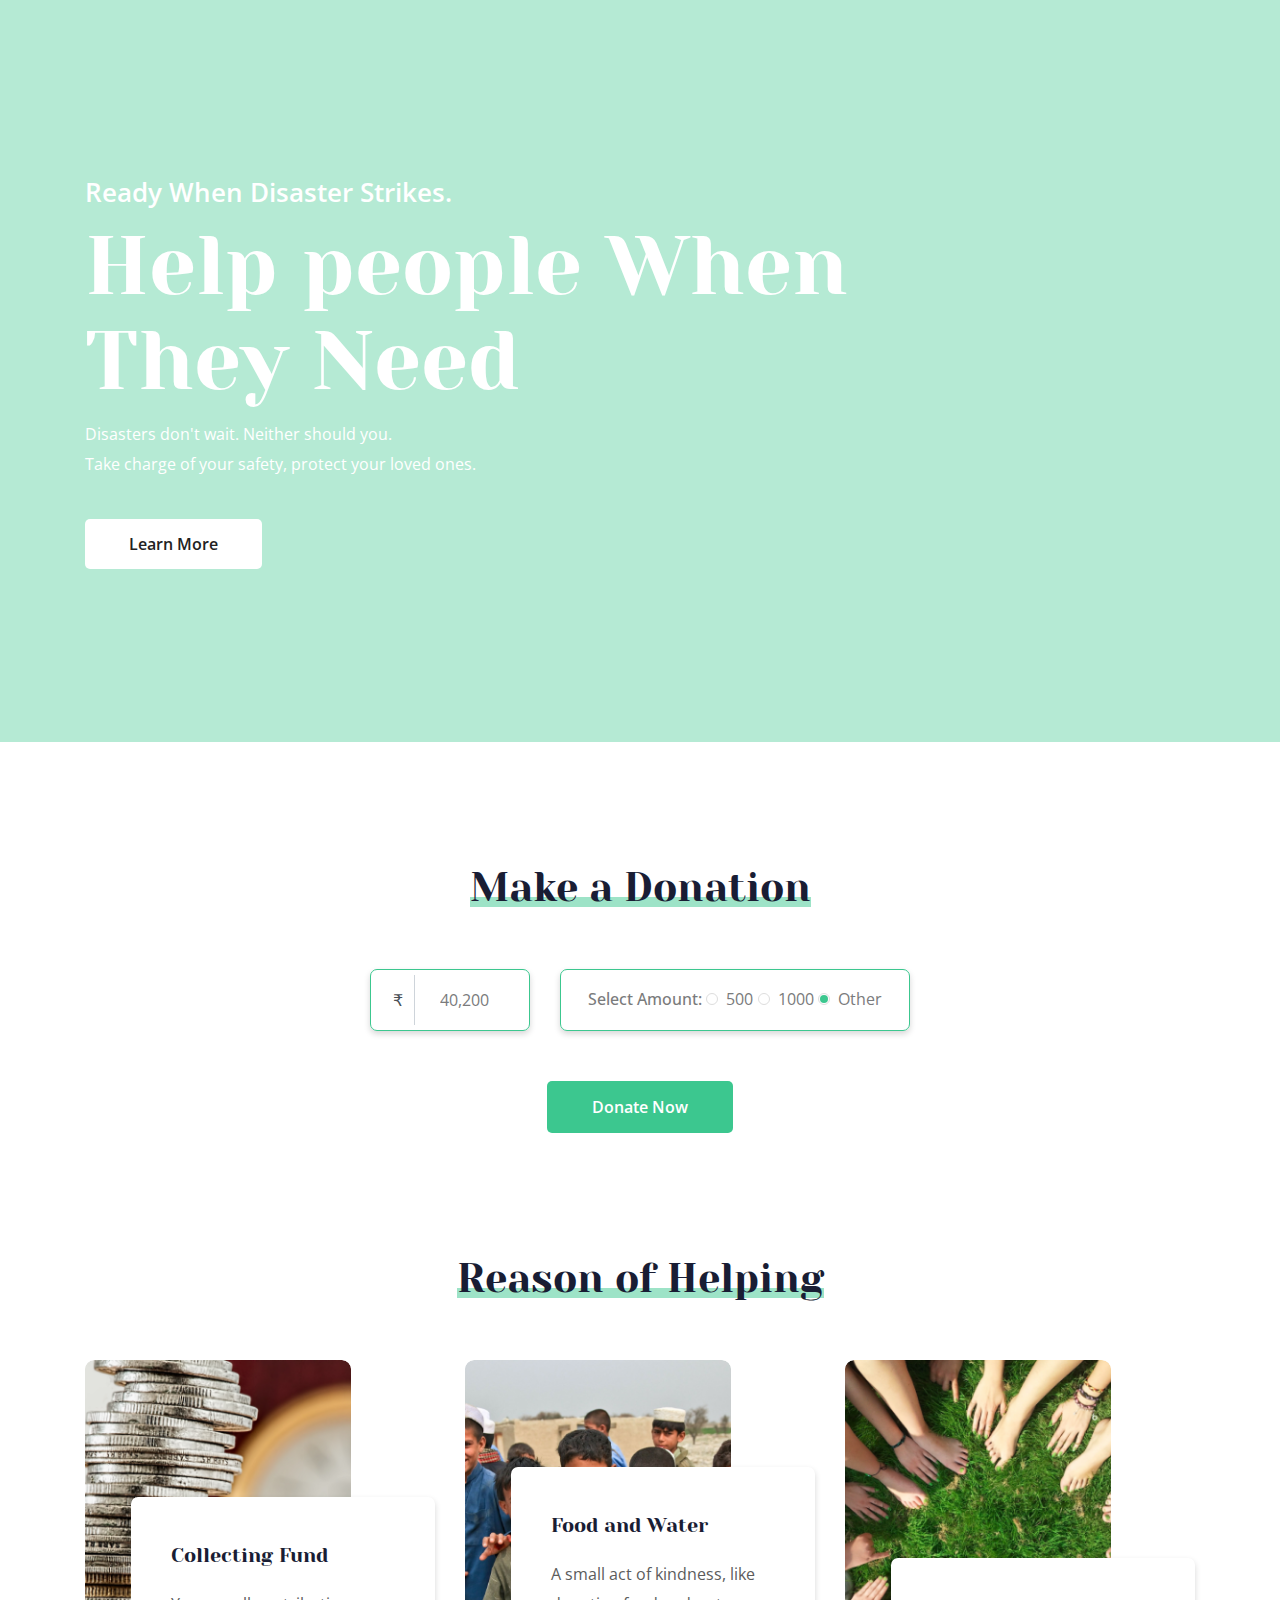
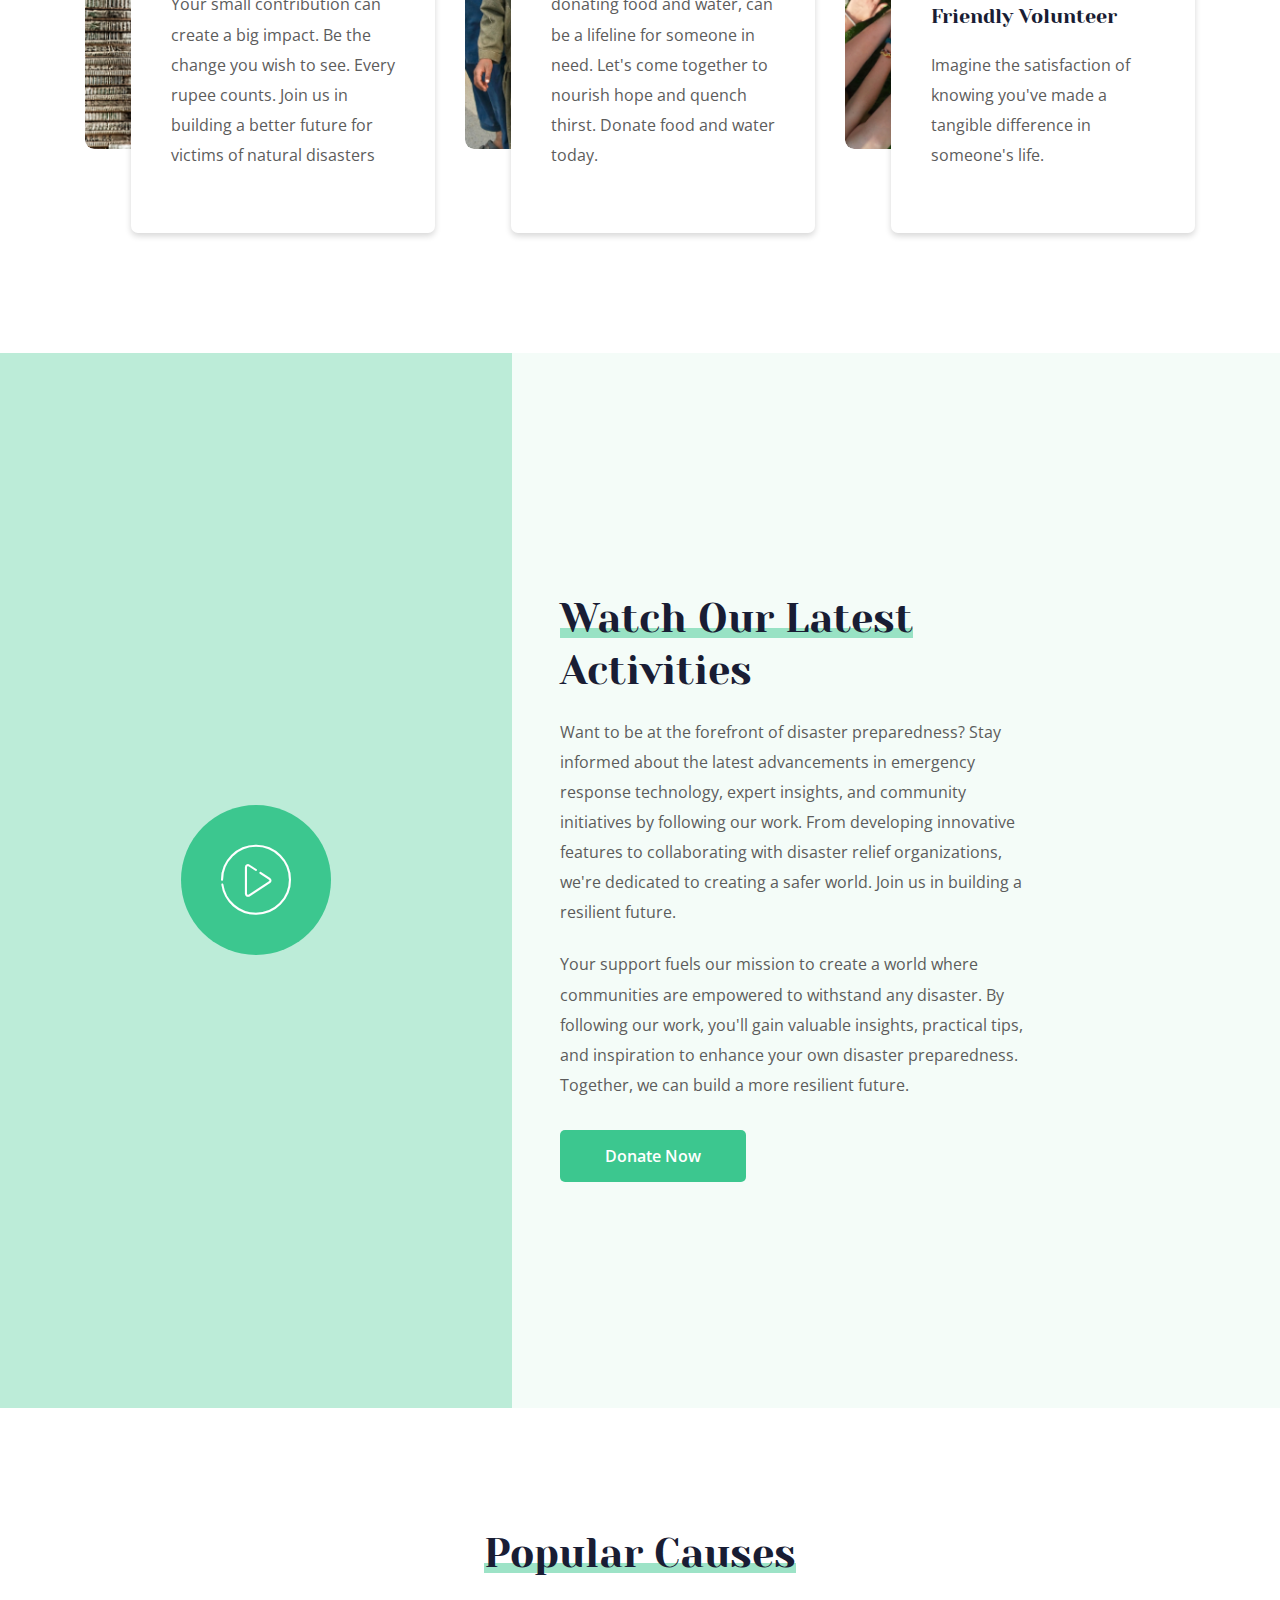
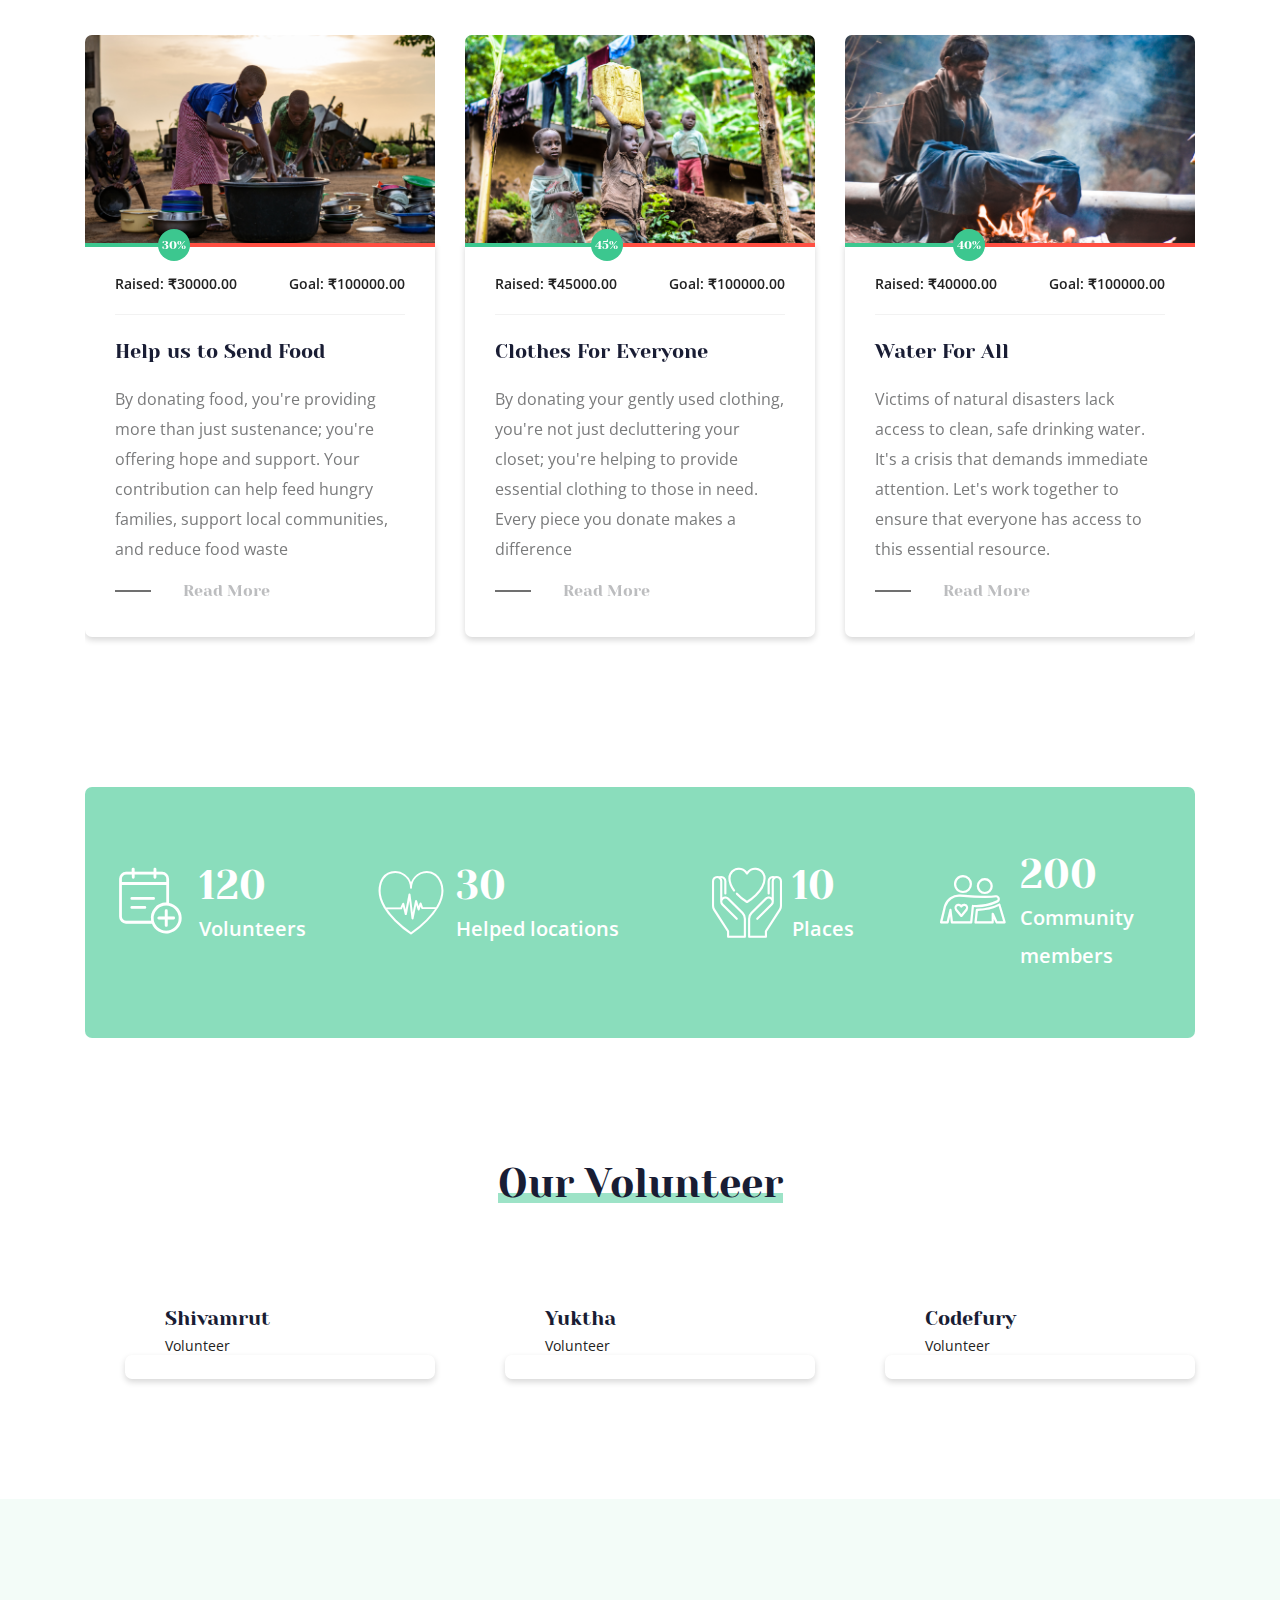
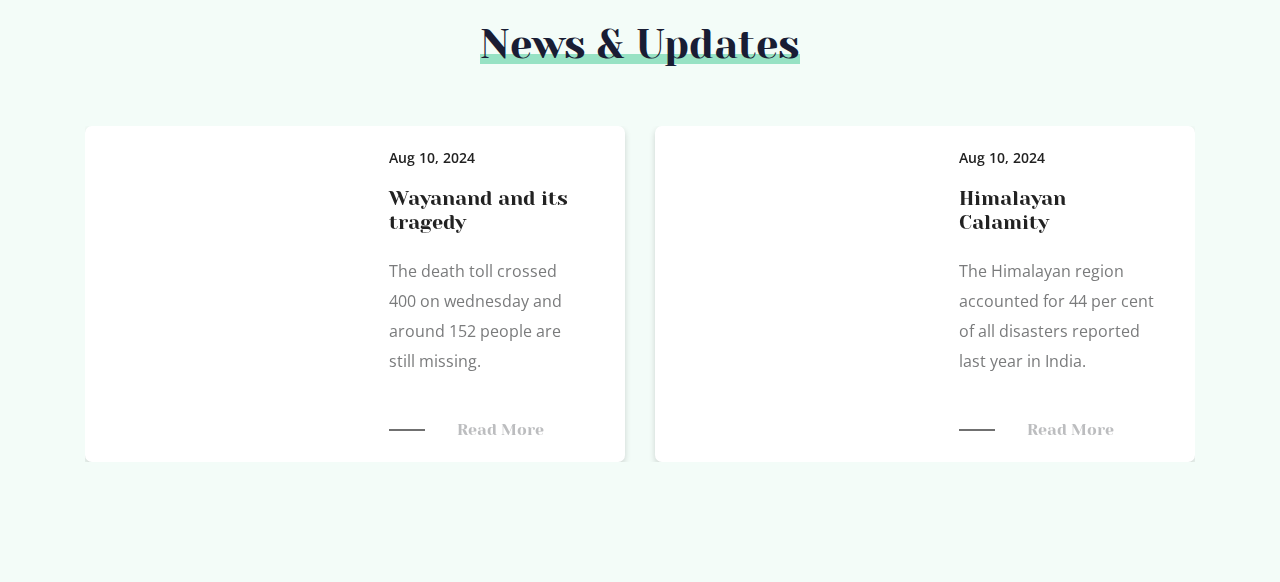
==== commit 89a42034: "donation fixed 1" ====
--- a/donation/donation.html
+++ b/donation/donation.html
@@ -34,12 +34,13 @@
 
 
     <!-- header-start -->
-   
+
     <!-- header-end -->
 
     <!-- slider_area_start -->
-    <div class="slider_area" >
-        <div class="single_slider  d-flex align-items-center slider_bg_1 overlay2 style="background-image: url('https://i.unu.edu/media/ourworld.unu.edu-en/article/8674/Green-Investment-in-Asian-Cities-to-Reduce-Natural-Disaster-Risks.jpg')">
+    <div class="slider_area">
+        <div class="single_slider  d-flex align-items-center slider_bg_1 overlay2 style=" background-image:
+            url('https://i.unu.edu/media/ourworld.unu.edu-en/article/8674/Green-Investment-in-Asian-Cities-to-Reduce-Natural-Disaster-Risks.jpg')">
             <div class="container">
                 <div class="row">
                     <div class="col-lg-9">
@@ -47,7 +48,8 @@
                             <span>Ready When Disaster Strikes.</span>
                             <h3> Help people
                                 When They Need</h3>
-                            <p>Disasters don't wait. Neither should you.<br/> Take charge of your safety, protect your loved ones.</p>
+                            <p>Disasters don't wait. Neither should you.<br /> Take charge of your safety, protect your
+                                loved ones.</p>
                             <a href="About.html" class="boxed-btn3">Learn More
                             </a>
                         </div>
@@ -57,339 +59,6 @@
         </div>
     </div>
     <!-- slider_area_end -->
-
-    <!-- reson_area_start  -->
-    <div class="reson_area section_padding">
-        <div class="container">
-            <div class="row justify-content-center">
-                <div class="col-lg-6">
-                    <div class="section_title text-center mb-55">
-                        <h3><span>Reason of Helping</span></h3>
-                    </div>
-                </div>
-            </div>
-            <div class="row justify-content-center">
-                <div class="col-lg-4 col-md-6">
-                    <div class="single_reson">
-                        <div class="thum">
-                            <div class="thum_1">
-                                <img src="img/help/1.png" alt="">
-                            </div>
-                        </div>
-                        <div class="help_content">
-                            <h4>Collecting Fund</h4>
-                            <p>Your small contribution can create a big impact. Be the change you wish to see.
-                                Every rupee counts. Join us in building a better future for victims of natural disasters</p>
-                        </div>
-                    </div>
-                </div>
-                <div class="col-lg-4 col-md-6">
-                    <div class="single_reson">
-                        <div class="thum">
-                            <div class="thum_1">
-                                <img src="img/help/2.png" alt="">
-                            </div>
-                        </div>
-                        <div class="help_content">
-                            <h4>Food and Water</h4>
-                            <p>A small act of kindness, like donating food and water, can be a lifeline for someone in need.
-                                Let's come together to nourish hope and quench thirst. Donate food and water today.</p>
-                           
-                        </div>
-                    </div>
-                </div>
-                <div class="col-lg-4 col-md-6">
-                    <div class="single_reson">
-                        <div class="thum">
-                            <div class="thum_1">
-                                <img src="img/help/3.png" alt="">
-                            </div>
-                        </div>
-                        <div class="help_content">
-                            <h4>Friendly Volunteer</h4>
-                            <p>Imagine the satisfaction of knowing you've made a tangible difference in someone's life. </p>
-                            
-                        </div>
-                    </div>
-                </div>
-            </div>
-        </div>
-    </div>
-    <!-- reson_area_end  -->
-
-    <!-- latest_activites_area_start  -->
-    <div class="latest_activites_area">
-        <div class=" video_bg_1 video_activite  d-flex align-items-center justify-content-center">
-            <a class="popup-video" href="https://www.youtube.com/watch?v=MG3jGHnBVQs">
-                <i class="flaticon-ui"></i>
-            </a>
-        </div>
-        <div class="container">
-            <div class="row justify-content-end">
-                <div class="col-lg-7">
-                    <div class="activites_info">
-                        <div class="section_title">
-                            <h3> <span>Watch Our Latest  </span><br>
-                                Activities</h3>
-                        </div>
-                        <p class="para_1">Want to be at the forefront of disaster preparedness? Stay informed about the latest advancements in emergency response technology, expert insights, and community initiatives by following our work. From developing innovative  features to collaborating with disaster relief organizations, we're dedicated to creating a safer world. Join us in building a resilient future.</p class="para_1">
-                        <p class="para_2">Your support fuels our mission to create a world where communities are empowered to withstand any disaster. By following our work, you'll gain valuable insights, practical tips, and inspiration to enhance your own disaster preparedness. Together, we can build a more resilient future.</p>
-                        <a href="#" data-scroll-nav='1' class="boxed-btn4">Donate Now</a>
-                    </div>
-                </div>
-            </div>
-        </div>
-    </div>
-    <!-- latest_activites_area_end  -->
-
-    <!-- popular_causes_area_start  -->
-    <div class="popular_causes_area section_padding">
-        <div class="container">
-            <div class="row justify-content-center">
-                <div class="col-lg-6">
-                    <div class="section_title text-center mb-55">
-                        <h3><span>Popular Causes</span></h3>
-                    </div>
-                </div>
-            </div>
-            <div class="row">
-                <div class="col-lg-12">
-                    <div class="causes_active owl-carousel">
-                        <div class="single_cause">
-                            <div class="thumb">
-                                <img src="img/causes/1.png" alt="">
-                            </div>
-                            <div class="causes_content">
-                                <div class="custom_progress_bar">
-                                    <div class="progress">
-                                        <div class="progress-bar" role="progressbar" style="width: 30%;" aria-valuenow="30" aria-valuemin="0" aria-valuemax="100">
-                                            <span class="progres_count">
-                                                30%
-                                            </span>
-                                        </div>
-                                      </div>
-                                </div>
-                                <div class="balance d-flex justify-content-between align-items-center">
-                                    <span>Raised: ₹30000.00 </span>
-                                    <span>Goal: ₹100000.00 </span>
-                                </div>
-                                <h4>Help us to Send Food</h4>
-                                <p>By donating food, you're providing more than just sustenance; you're offering hope and support. Your contribution can help feed hungry families, support local communities, and reduce food waste</p>
-                                <a class="read_more" href="cause_details.html">Read More</a>
-                            </div>
-                        </div>
-                        <div class="single_cause">
-                            <div class="thumb">
-                                <img src="img/causes/2.png" alt="">
-                            </div>
-                            <div class="causes_content">
-                                <div class="custom_progress_bar">
-                                    <div class="progress">
-                                        <div class="progress-bar" role="progressbar" style="width: 45%;" aria-valuenow="30" aria-valuemin="0" aria-valuemax="100">
-                                            <span class="progres_count">
-                                                45%
-                                            </span>
-                                        </div>
-                                      </div>
-                                </div>
-                                <div class="balance d-flex justify-content-between align-items-center">
-                                    <span>Raised: ₹45000.00 </span>
-                                    <span>Goal: ₹100000.00 </span>
-                                </div>
-                                <h4>Clothes For Everyone</h4>
-                                <p>By donating your gently used clothing, you're not just decluttering your closet; you're helping to provide essential clothing to those in need. Every piece you donate makes a difference</p>
-                                <a class="read_more" href="cause_details.html">Read More</a>
-                            </div>
-                        </div>
-                        <div class="single_cause">
-                            <div class="thumb">
-                                <img src="img/causes/3.png" alt="">
-                            </div>
-                            <div class="causes_content">
-                                <div class="custom_progress_bar">
-                                    <div class="progress">
-                                        <div class="progress-bar" role="progressbar" style="width: 40%;" aria-valuenow="30" aria-valuemin="0" aria-valuemax="100">
-                                            <span class="progres_count">
-                                                40%
-                                            </span>
-                                        </div>
-                                      </div>
-                                </div>
-                                <div class="balance d-flex justify-content-between align-items-center">
-                                    <span>Raised: ₹40000.00 </span>
-                                    <span>Goal: ₹100000.00 </span>
-                                </div>
-                                <h4>Water For All </h4>
-                                <p>Victims of natural disasters lack access to clean, safe drinking water. It's a crisis that demands immediate attention. Let's work together to ensure that everyone has access to this essential resource.</p>
-                                <a class="read_more" href="cause_details.html">Read More</a>
-                            </div>
-                        </div>
-                    </div>
-                </div>
-            </div>
-        </div>
-    </div>
-    <!-- popular_causes_area_end  -->
-
-    <!-- counter_area_start  -->
-    <div class="counter_area">
-        <div class="container">
-            <div class="counter_bg overlay">
-                <div class="row">
-                    <div class="col-lg-3 col-md-6">
-                        <div class="single_counter d-flex align-items-center justify-content-center">
-                            <div class="icon">
-                                <i class="flaticon-calendar"></i>
-                            </div>
-                            <div class="events">
-                                <h3 class="counter">120</h3>
-                                <p>Volunteers</p>
-                            </div>
-                        </div>
-                    </div>
-                    <div class="col-lg-3 col-md-6">
-                        <div class="single_counter d-flex align-items-center justify-content-center">
-                            <div class="icon">
-                                <i class="flaticon-heart-beat"></i>
-                            </div>
-                            <div class="events">
-                                <h3 class="counter">30</h3>
-                                <p>Helped locations</p>
-                            </div>
-                        </div>
-                    </div>
-                    <div class="col-lg-3 col-md-6">
-                        <div class="single_counter d-flex align-items-center justify-content-center">
-                            <div class="icon">
-                                <i class="flaticon-in-love"></i>
-                            </div>
-                            <div class="events">
-                                <h3 class="counter">10</h3>
-                                <p>Places</p>
-                            </div>
-                        </div>
-                    </div>
-                    <div class="col-lg-3 col-md-6">
-                        <div class="single_counter d-flex align-items-center justify-content-center">
-                            <div class="icon">
-                                <i class="flaticon-hug"></i>
-                            </div>
-                            <div class="events">
-                                <h3 class="counter">200</h3>
-                                <p>Community members</p>
-                            </div>
-                        </div>
-                    </div>
-                </div>
-            </div>
-        </div>
-    </div>
-    <!-- counter_area_end  -->
-
-    <!-- our_volunteer_area_start  -->
-    <div class="our_volunteer_area section_padding">
-        <div class="container">
-            <div class="row justify-content-center">
-                <div class="col-lg-6">
-                    <div class="section_title text-center mb-55">
-                        <h3><span>Our Volunteer</span></h3>
-                    </div>
-                </div>
-            </div>
-            <div class="row justify-content-center">
-                <div class="col-lg-4 col-md-6">
-                    <div class="single_volenteer">
-                        <div class="volenteer_thumb">
-                            <img src="https://st4.depositphotos.com/9998432/25177/v/450/depositphotos_251778046-stock-illustration-person-gray-photo-placeholder-man.jpg" alt="">
-                        </div>
-                        <div class="voolenteer_info d-flex align-items-end">
-                            
-                            <div class="info_inner">
-                                <h4>Shivamrut</h4>
-                                <p>Volunteer</p>
-                            </div>
-                        </div>
-                    </div>
-                </div>
-                <div class="col-lg-4 col-md-6">
-                    <div class="single_volenteer">
-                        <div class="volenteer_thumb">
-                            <img src="https://st3.depositphotos.com/9998432/13335/v/450/depositphotos_133351974-stock-illustration-default-placeholder-woman.jpg" alt="">
-                        </div>
-                        <div class="voolenteer_info d-flex align-items-end">
-                           
-                            <div class="info_inner">
-                                <h4>Yuktha</h4>
-                                <p>Volunteer</p>
-                            </div>
-                        </div>
-                    </div>
-                </div>
-                <div class="col-lg-4 col-md-6">
-                    <div class="single_volenteer">
-                        <div class="volenteer_thumb">
-                            <img src="https://static.vecteezy.com/system/resources/thumbnails/010/332/153/small/code-flat-color-outline-icon-free-png.png" alt="">
-                        </div>
-                        <div class="voolenteer_info d-flex align-items-end">
-                           
-                            <div class="info_inner">
-                                <h4>Codefury</h4>
-                                <p>Volunteer</p>
-                            </div>
-                        </div>
-                    </div>
-                </div>
-            </div>
-        </div>
-    </div>
-    <!-- our_volunteer_area_end  -->
-
-    <!-- news__area_start  -->
-    <div class="news__area section_padding">
-        <div class="container">
-            <div class="row justify-content-center">
-                <div class="col-lg-6">
-                    <div class="section_title text-center mb-55">
-                        <h3><span>News & Updates</span></h3>
-                    </div>
-                </div>
-            </div>
-            <div class="row">
-                <div class="col-lg-12">
-                    <div class="news_active owl-carousel">
-                        <div class="single__blog d-flex align-items-center">
-                            <div class="thum">
-                                <img src="https://www.newsonair.gov.in/wp-content/uploads/2024/07/kERALA-1.jpg" alt="">
-                            </div>
-                            <div class="newsinfo">
-                                <span>Aug 10, 2024</span>
-                                <a href="single-blog.html">
-                                    <h3>Wayanand and its tragedy</h3>
-                                </a>
-                                <p>The death toll crossed 400 on wednesday and around 152 people are still missing. </p>
-                                <a class="read_more" href="https://www.business-standard.com/india-news/wayanad-landslides-death-toll-crosses-400-mark-over-150-still-missing-124080700592_1.html">Read More</a>
-                            </div>
-                        </div>
-                        <div class="single__blog d-flex align-items-center">
-                            <div class="thum">
-                                <img src="https://sandrp.in/wp-content/uploads/2020/10/b_1595438353.jpeg?w=640" alt="">
-                            </div>
-                            <div class="newsinfo">
-                                <span>Aug 10, 2024</span>
-                                <a href="single-blog.html">
-                                    <h3>Himalayan Calamity</h3>
-                                </a>
-                                <p>The Himalayan region accounted for 44 per cent of all disasters reported last year in India.</p>
-                                <a class="read_more" href="https://www.business-standard.com/india-news/tipping-point-climate-disasters-have-cost-india-over-120-bn-since-2000-124042501124_1.html">Read More</a>
-                            </div>
-                        </div>
-                    </div>
-                </div>
-            </div>
-        </div>
-    </div>
-    <!-- news__area_end  -->
-
     <div data-scroll-index='1' class="make_donation_area section_padding">
         <div class="container">
             <div class="row justify-content-center">
@@ -408,32 +77,33 @@
                                     <div class="input_field">
                                         <div class="input-group">
                                             <div class="input-group-prepend">
-                                              <span class="input-group-text" id="basic-addon1">₹</span>
+                                                <span class="input-group-text" id="basic-addon1">₹</span>
                                             </div>
-                                            <input type="text" class="form-control" placeholder="40,200" aria-label="Username" aria-describedby="basic-addon1">
-                                          </div>
+                                            <input type="text" class="form-control" placeholder="40,200"
+                                                aria-label="Username" aria-describedby="basic-addon1">
+                                        </div>
                                     </div>
                                 </div>
                             </div>
                             <div class="col-md-8">
                                 <div class="single_amount">
-                                   <div class="fixed_donat d-flex align-items-center justify-content-between">
-                                       <div class="select_prise">
-                                           <h4>Select Amount:</h4>
-                                       </div>
-                                        <div class="single_doonate"> 
+                                    <div class="fixed_donat d-flex align-items-center justify-content-between">
+                                        <div class="select_prise">
+                                            <h4>Select Amount:</h4>
+                                        </div>
+                                        <div class="single_doonate">
                                             <input type="radio" id="blns_1" name="radio-group" checked>
                                             <label for="blns_1">500</label>
                                         </div>
-                                        <div class="single_doonate"> 
+                                        <div class="single_doonate">
                                             <input type="radio" id="blns_2" name="radio-group" checked>
                                             <label for="blns_2">1000</label>
                                         </div>
-                                        <div class="single_doonate"> 
+                                        <div class="single_doonate">
                                             <input type="radio" id="Other" name="radio-group" checked>
                                             <label for="Other">Other</label>
                                         </div>
-                                   </div>
+                                    </div>
                                 </div>
                             </div>
                         </div>
@@ -451,8 +121,369 @@
         </div>
     </div>
 
+    <!-- reson_area_start  -->
+    <div class="reson_area section_padding" style="padding-top: 0;">
+        <div class="container">
+            <div class="row justify-content-center">
+                <div class="col-lg-6">
+                    <div class="section_title text-center mb-55">
+                        <h3><span>Reason of Helping</span></h3>
+                    </div>
+                </div>
+            </div>
+            <div class="row justify-content-center">
+                <div class="col-lg-4 col-md-6">
+                    <div class="single_reson">
+                        <div class="thum">
+                            <div class="thum_1">
+                                <img src="img/help/1.png" alt="">
+                            </div>
+                        </div>
+                        <div class="help_content">
+                            <h4>Collecting Fund</h4>
+                            <p>Your small contribution can create a big impact. Be the change you wish to see.
+                                Every rupee counts. Join us in building a better future for victims of natural disasters
+                            </p>
+                        </div>
+                    </div>
+                </div>
+                <div class="col-lg-4 col-md-6">
+                    <div class="single_reson">
+                        <div class="thum">
+                            <div class="thum_1">
+                                <img src="img/help/2.png" alt="">
+                            </div>
+                        </div>
+                        <div class="help_content">
+                            <h4>Food and Water</h4>
+                            <p>A small act of kindness, like donating food and water, can be a lifeline for someone in
+                                need.
+                                Let's come together to nourish hope and quench thirst. Donate food and water today.</p>
+
+                        </div>
+                    </div>
+                </div>
+                <div class="col-lg-4 col-md-6">
+                    <div class="single_reson">
+                        <div class="thum">
+                            <div class="thum_1">
+                                <img src="img/help/3.png" alt="">
+                            </div>
+                        </div>
+                        <div class="help_content">
+                            <h4>Friendly Volunteer</h4>
+                            <p>Imagine the satisfaction of knowing you've made a tangible difference in someone's life.
+                            </p>
+
+                        </div>
+                    </div>
+                </div>
+            </div>
+        </div>
+    </div>
+    <!-- reson_area_end  -->
+
+    <!-- latest_activites_area_start  -->
+    <div class="latest_activites_area">
+        <div class=" video_bg_1 video_activite  d-flex align-items-center justify-content-center">
+            <a class="popup-video" href="https://www.youtube.com/watch?v=MG3jGHnBVQs">
+                <i class="flaticon-ui"></i>
+            </a>
+        </div>
+        <div class="container">
+            <div class="row justify-content-end">
+                <div class="col-lg-7">
+                    <div class="activites_info">
+                        <div class="section_title">
+                            <h3> <span>Watch Our Latest </span><br>
+                                Activities</h3>
+                        </div>
+                        <p class="para_1">Want to be at the forefront of disaster preparedness? Stay informed about the
+                            latest advancements in emergency response technology, expert insights, and community
+                            initiatives by following our work. From developing innovative features to collaborating with
+                            disaster relief organizations, we're dedicated to creating a safer world. Join us in
+                            building a resilient future.</p class="para_1">
+                        <p class="para_2">Your support fuels our mission to create a world where communities are
+                            empowered to withstand any disaster. By following our work, you'll gain valuable insights,
+                            practical tips, and inspiration to enhance your own disaster preparedness. Together, we can
+                            build a more resilient future.</p>
+                        <a href="#" data-scroll-nav='1' class="boxed-btn4">Donate Now</a>
+                    </div>
+                </div>
+            </div>
+        </div>
+    </div>
+    <!-- latest_activites_area_end  -->
+
+    <!-- popular_causes_area_start  -->
+    <div class="popular_causes_area section_padding">
+        <div class="container">
+            <div class="row justify-content-center">
+                <div class="col-lg-6">
+                    <div class="section_title text-center mb-55">
+                        <h3><span>Popular Causes</span></h3>
+                    </div>
+                </div>
+            </div>
+            <div class="row">
+                <div class="col-lg-12">
+                    <div class="causes_active owl-carousel">
+                        <div class="single_cause">
+                            <div class="thumb">
+                                <img src="img/causes/1.png" alt="">
+                            </div>
+                            <div class="causes_content">
+                                <div class="custom_progress_bar">
+                                    <div class="progress">
+                                        <div class="progress-bar" role="progressbar" style="width: 30%;"
+                                            aria-valuenow="30" aria-valuemin="0" aria-valuemax="100">
+                                            <span class="progres_count">
+                                                30%
+                                            </span>
+                                        </div>
+                                    </div>
+                                </div>
+                                <div class="balance d-flex justify-content-between align-items-center">
+                                    <span>Raised: ₹30000.00 </span>
+                                    <span>Goal: ₹100000.00 </span>
+                                </div>
+                                <h4>Help us to Send Food</h4>
+                                <p>By donating food, you're providing more than just sustenance; you're offering hope
+                                    and support. Your contribution can help feed hungry families, support local
+                                    communities, and reduce food waste</p>
+                                <a class="read_more" href="cause_details.html">Read More</a>
+                            </div>
+                        </div>
+                        <div class="single_cause">
+                            <div class="thumb">
+                                <img src="img/causes/2.png" alt="">
+                            </div>
+                            <div class="causes_content">
+                                <div class="custom_progress_bar">
+                                    <div class="progress">
+                                        <div class="progress-bar" role="progressbar" style="width: 45%;"
+                                            aria-valuenow="30" aria-valuemin="0" aria-valuemax="100">
+                                            <span class="progres_count">
+                                                45%
+                                            </span>
+                                        </div>
+                                    </div>
+                                </div>
+                                <div class="balance d-flex justify-content-between align-items-center">
+                                    <span>Raised: ₹45000.00 </span>
+                                    <span>Goal: ₹100000.00 </span>
+                                </div>
+                                <h4>Clothes For Everyone</h4>
+                                <p>By donating your gently used clothing, you're not just decluttering your closet;
+                                    you're helping to provide essential clothing to those in need. Every piece you
+                                    donate makes a difference</p>
+                                <a class="read_more" href="cause_details.html">Read More</a>
+                            </div>
+                        </div>
+                        <div class="single_cause">
+                            <div class="thumb">
+                                <img src="img/causes/3.png" alt="">
+                            </div>
+                            <div class="causes_content">
+                                <div class="custom_progress_bar">
+                                    <div class="progress">
+                                        <div class="progress-bar" role="progressbar" style="width: 40%;"
+                                            aria-valuenow="30" aria-valuemin="0" aria-valuemax="100">
+                                            <span class="progres_count">
+                                                40%
+                                            </span>
+                                        </div>
+                                    </div>
+                                </div>
+                                <div class="balance d-flex justify-content-between align-items-center">
+                                    <span>Raised: ₹40000.00 </span>
+                                    <span>Goal: ₹100000.00 </span>
+                                </div>
+                                <h4>Water For All </h4>
+                                <p>Victims of natural disasters lack access to clean, safe drinking water. It's a crisis
+                                    that demands immediate attention. Let's work together to ensure that everyone has
+                                    access to this essential resource.</p>
+                                <a class="read_more" href="cause_details.html">Read More</a>
+                            </div>
+                        </div>
+                    </div>
+                </div>
+            </div>
+        </div>
+    </div>
+    <!-- popular_causes_area_end  -->
+
+    <!-- counter_area_start  -->
+    <div class="counter_area">
+        <div class="container">
+            <div class="counter_bg overlay">
+                <div class="row">
+                    <div class="col-lg-3 col-md-6">
+                        <div class="single_counter d-flex align-items-center justify-content-center">
+                            <div class="icon">
+                                <i class="flaticon-calendar"></i>
+                            </div>
+                            <div class="events">
+                                <h3 class="counter">120</h3>
+                                <p>Volunteers</p>
+                            </div>
+                        </div>
+                    </div>
+                    <div class="col-lg-3 col-md-6">
+                        <div class="single_counter d-flex align-items-center justify-content-center">
+                            <div class="icon">
+                                <i class="flaticon-heart-beat"></i>
+                            </div>
+                            <div class="events">
+                                <h3 class="counter">30</h3>
+                                <p>Helped locations</p>
+                            </div>
+                        </div>
+                    </div>
+                    <div class="col-lg-3 col-md-6">
+                        <div class="single_counter d-flex align-items-center justify-content-center">
+                            <div class="icon">
+                                <i class="flaticon-in-love"></i>
+                            </div>
+                            <div class="events">
+                                <h3 class="counter">10</h3>
+                                <p>Places</p>
+                            </div>
+                        </div>
+                    </div>
+                    <div class="col-lg-3 col-md-6">
+                        <div class="single_counter d-flex align-items-center justify-content-center">
+                            <div class="icon">
+                                <i class="flaticon-hug"></i>
+                            </div>
+                            <div class="events">
+                                <h3 class="counter">200</h3>
+                                <p>Community members</p>
+                            </div>
+                        </div>
+                    </div>
+                </div>
+            </div>
+        </div>
+    </div>
+    <!-- counter_area_end  -->
+
+    <!-- our_volunteer_area_start  -->
+    <div class="our_volunteer_area section_padding">
+        <div class="container">
+            <div class="row justify-content-center">
+                <div class="col-lg-6">
+                    <div class="section_title text-center mb-55">
+                        <h3><span>Our Volunteer</span></h3>
+                    </div>
+                </div>
+            </div>
+            <div class="row justify-content-center">
+                <div class="col-lg-4 col-md-6">
+                    <div class="single_volenteer">
+                        <div class="volenteer_thumb">
+                            <img src="https://st4.depositphotos.com/9998432/25177/v/450/depositphotos_251778046-stock-illustration-person-gray-photo-placeholder-man.jpg"
+                                alt="">
+                        </div>
+                        <div class="voolenteer_info d-flex align-items-end">
+
+                            <div class="info_inner">
+                                <h4>Shivamrut</h4>
+                                <p>Volunteer</p>
+                            </div>
+                        </div>
+                    </div>
+                </div>
+                <div class="col-lg-4 col-md-6">
+                    <div class="single_volenteer">
+                        <div class="volenteer_thumb">
+                            <img src="https://st3.depositphotos.com/9998432/13335/v/450/depositphotos_133351974-stock-illustration-default-placeholder-woman.jpg"
+                                alt="">
+                        </div>
+                        <div class="voolenteer_info d-flex align-items-end">
+
+                            <div class="info_inner">
+                                <h4>Yuktha</h4>
+                                <p>Volunteer</p>
+                            </div>
+                        </div>
+                    </div>
+                </div>
+                <div class="col-lg-4 col-md-6">
+                    <div class="single_volenteer">
+                        <div class="volenteer_thumb">
+                            <img src="https://static.vecteezy.com/system/resources/thumbnails/010/332/153/small/code-flat-color-outline-icon-free-png.png"
+                                alt="">
+                        </div>
+                        <div class="voolenteer_info d-flex align-items-end">
+
+                            <div class="info_inner">
+                                <h4>Codefury</h4>
+                                <p>Volunteer</p>
+                            </div>
+                        </div>
+                    </div>
+                </div>
+            </div>
+        </div>
+    </div>
+    <!-- our_volunteer_area_end  -->
+
+    <!-- news__area_start  -->
+    <div class="news__area section_padding">
+        <div class="container">
+            <div class="row justify-content-center">
+                <div class="col-lg-6">
+                    <div class="section_title text-center mb-55">
+                        <h3><span>News & Updates</span></h3>
+                    </div>
+                </div>
+            </div>
+            <div class="row">
+                <div class="col-lg-12">
+                    <div class="news_active owl-carousel">
+                        <div class="single__blog d-flex align-items-center">
+                            <div class="thum">
+                                <img src="https://www.newsonair.gov.in/wp-content/uploads/2024/07/kERALA-1.jpg" alt="">
+                            </div>
+                            <div class="newsinfo">
+                                <span>Aug 10, 2024</span>
+                                <a href="single-blog.html">
+                                    <h3>Wayanand and its tragedy</h3>
+                                </a>
+                                <p>The death toll crossed 400 on wednesday and around 152 people are still missing. </p>
+                                <a class="read_more"
+                                    href="https://www.business-standard.com/india-news/wayanad-landslides-death-toll-crosses-400-mark-over-150-still-missing-124080700592_1.html">Read
+                                    More</a>
+                            </div>
+                        </div>
+                        <div class="single__blog d-flex align-items-center">
+                            <div class="thum">
+                                <img src="https://sandrp.in/wp-content/uploads/2020/10/b_1595438353.jpeg?w=640" alt="">
+                            </div>
+                            <div class="newsinfo">
+                                <span>Aug 10, 2024</span>
+                                <a href="single-blog.html">
+                                    <h3>Himalayan Calamity</h3>
+                                </a>
+                                <p>The Himalayan region accounted for 44 per cent of all disasters reported last year in
+                                    India.</p>
+                                <a class="read_more"
+                                    href="https://www.business-standard.com/india-news/tipping-point-climate-disasters-have-cost-india-over-120-bn-since-2000-124042501124_1.html">Read
+                                    More</a>
+                            </div>
+                        </div>
+                    </div>
+                </div>
+            </div>
+        </div>
+    </div>
+    <!-- news__area_end  -->
+
+
+
     <!-- footer_start  -->
-   
+
     <!-- footer_end  -->
 
     <!-- link that opens popup -->
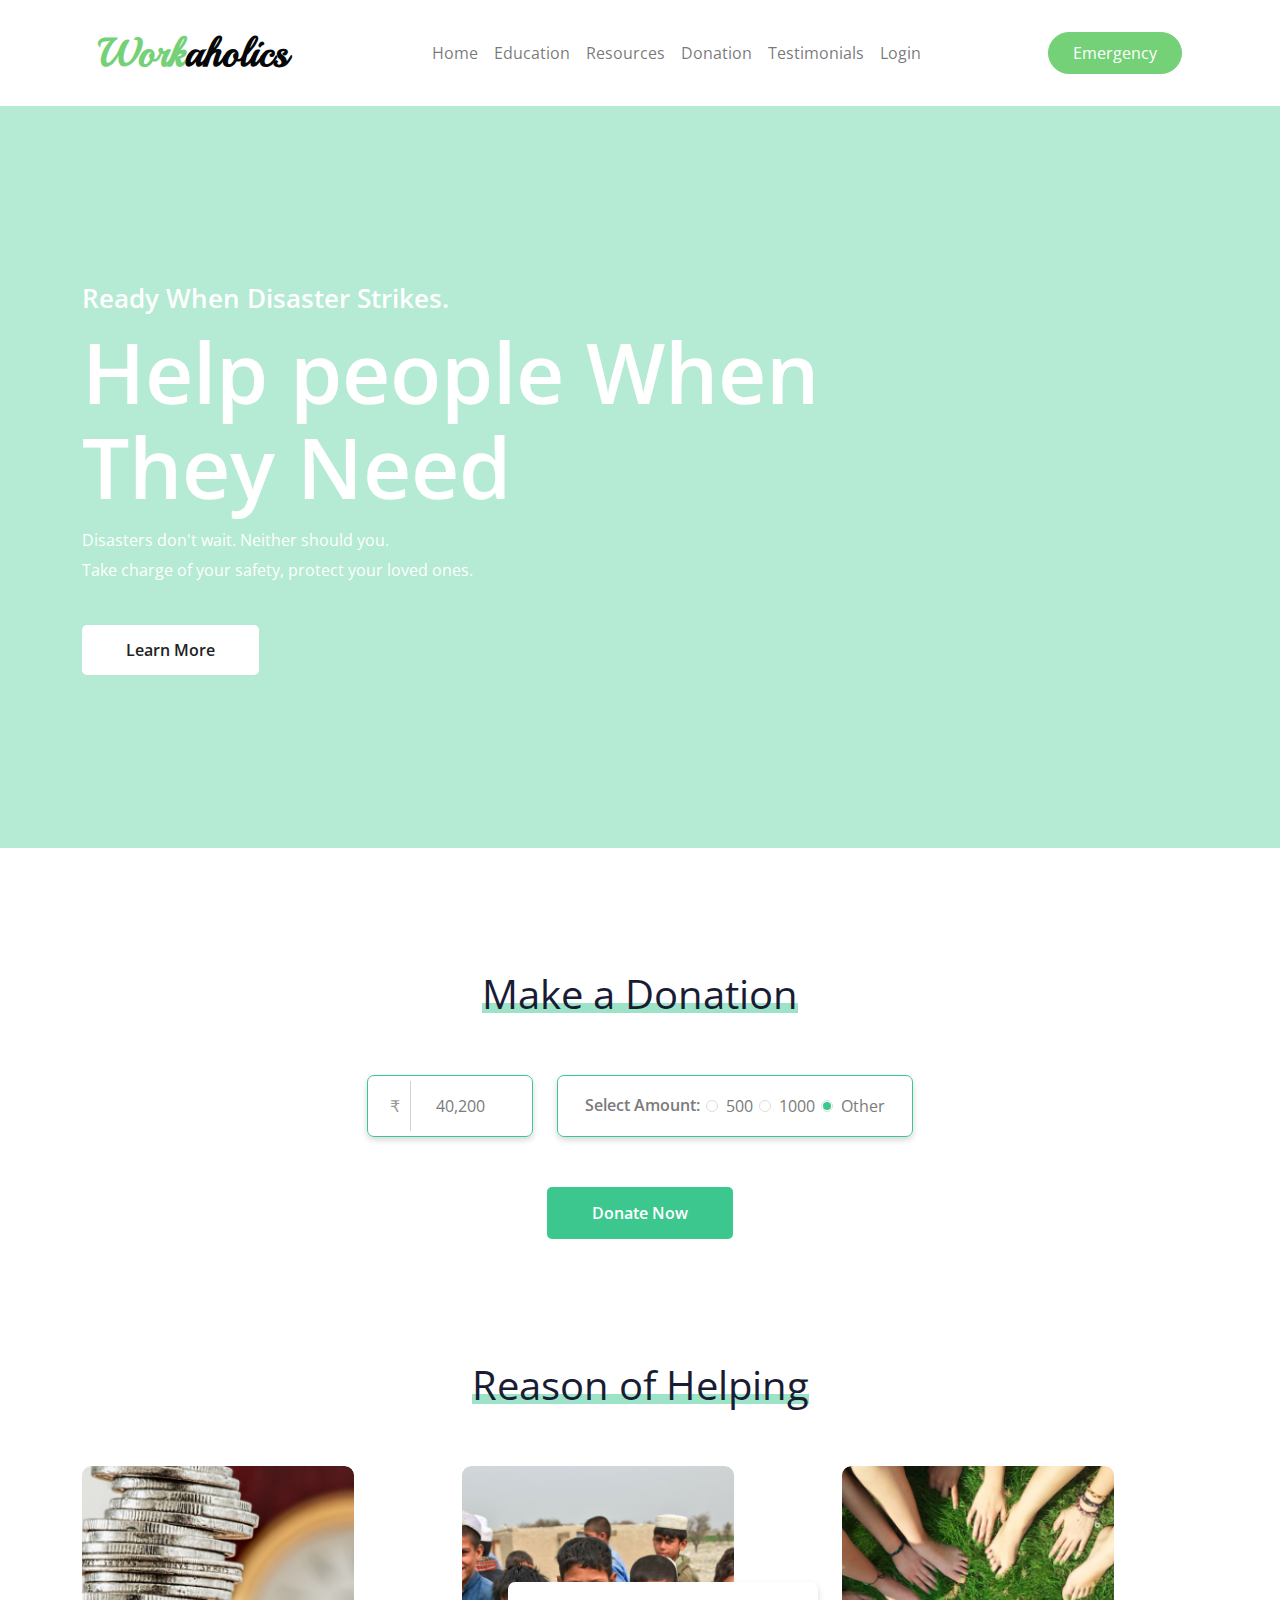
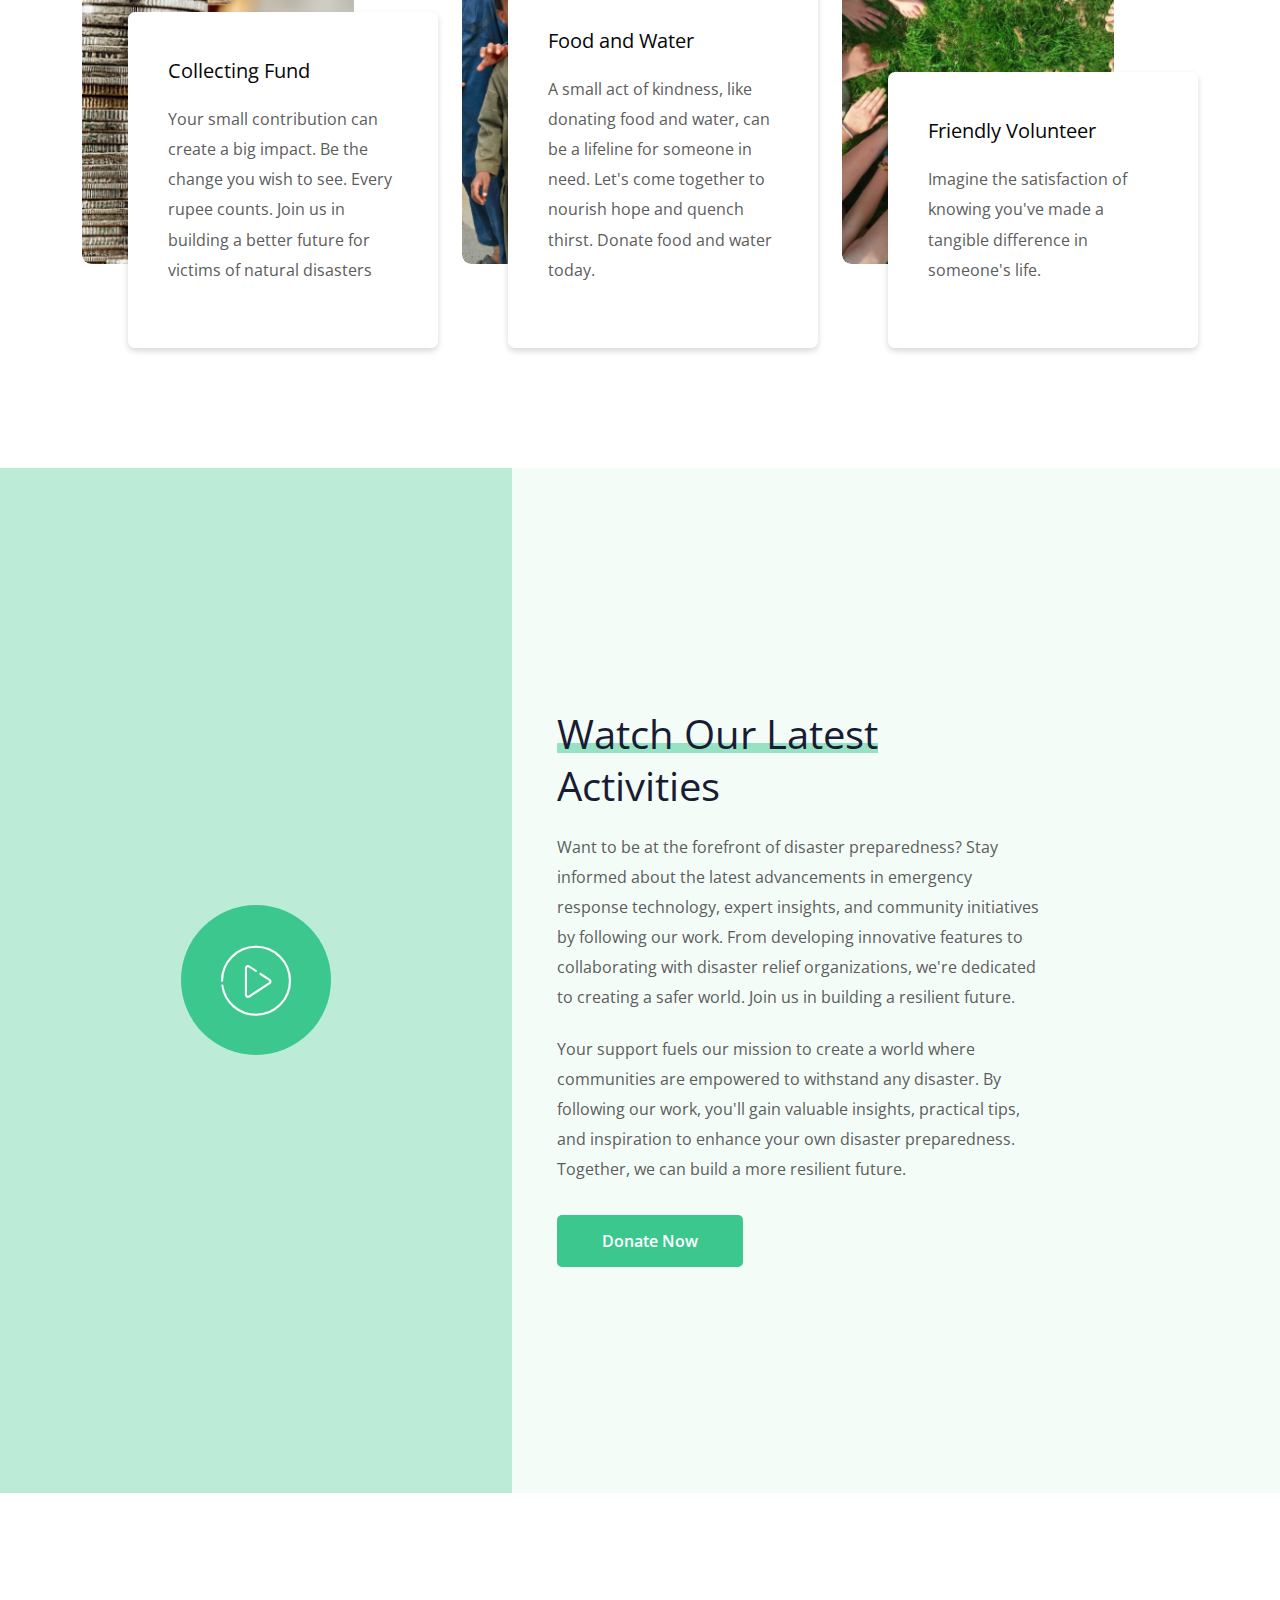
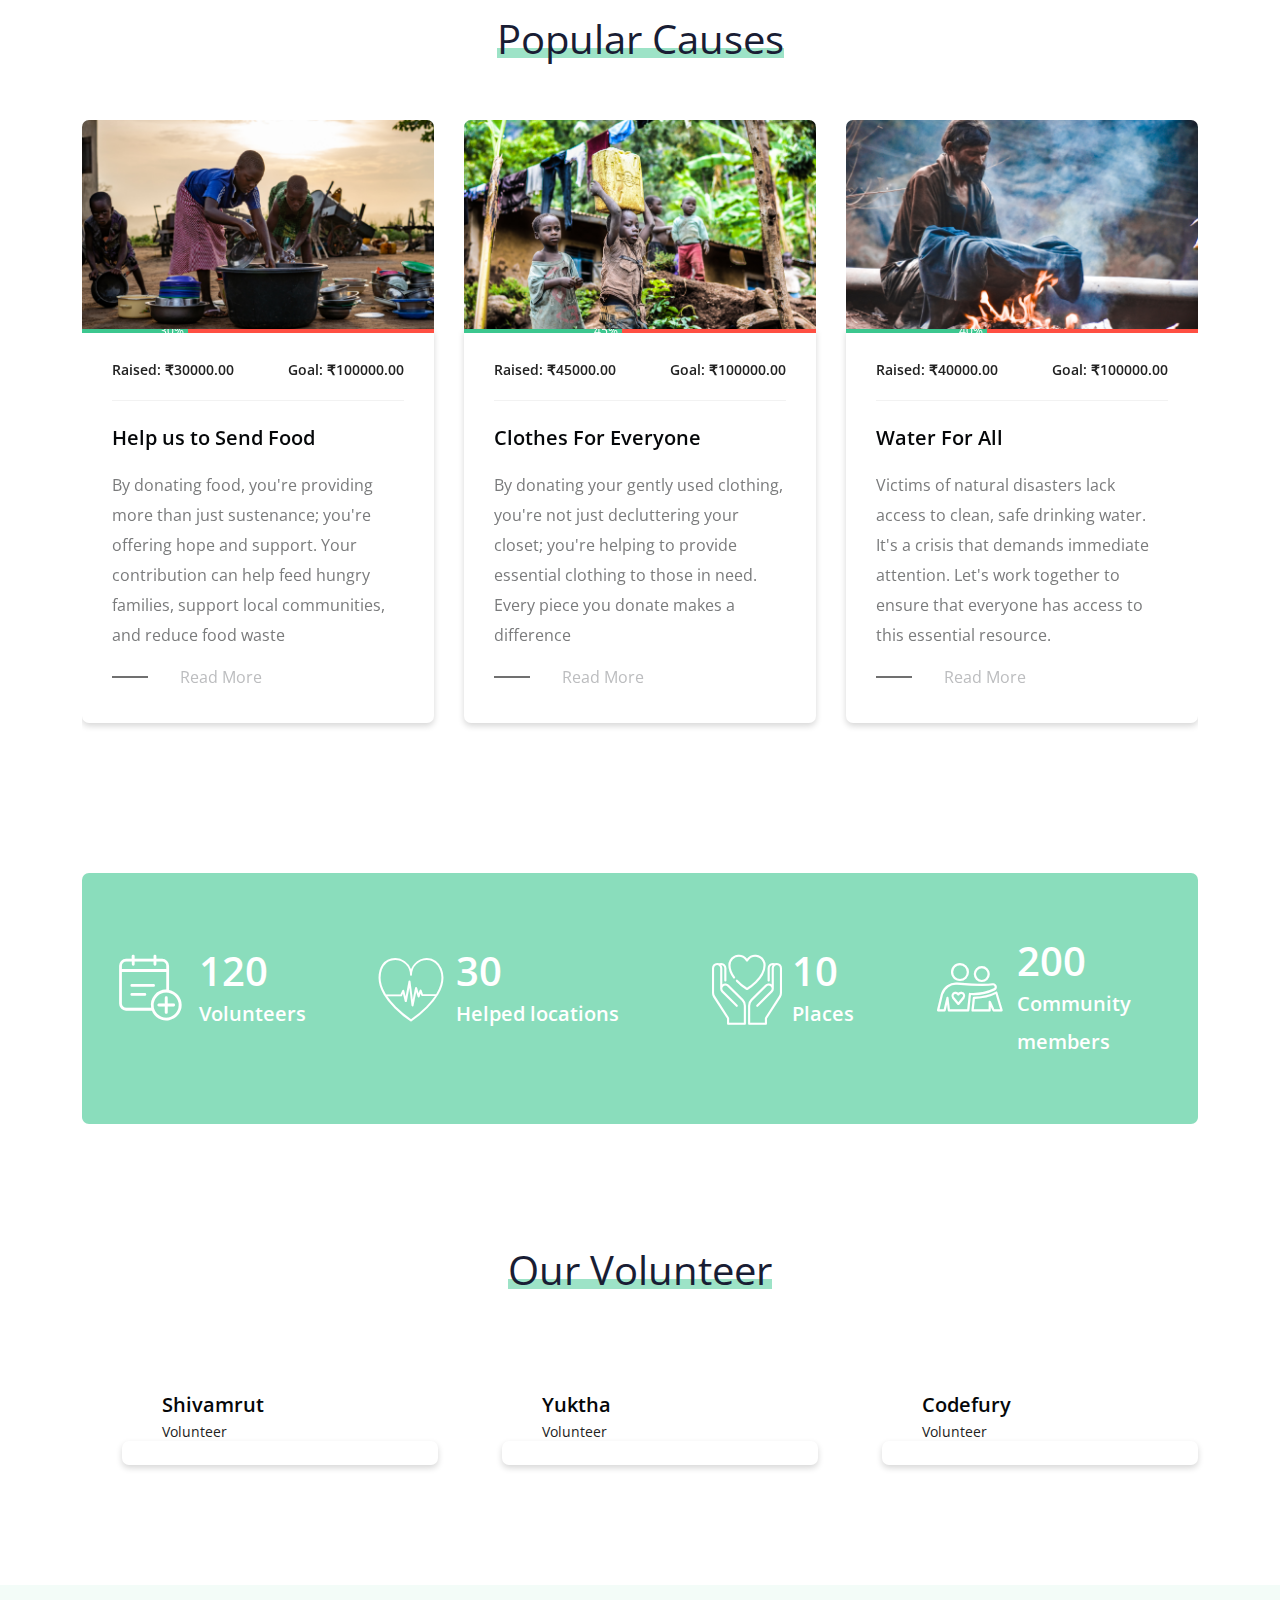
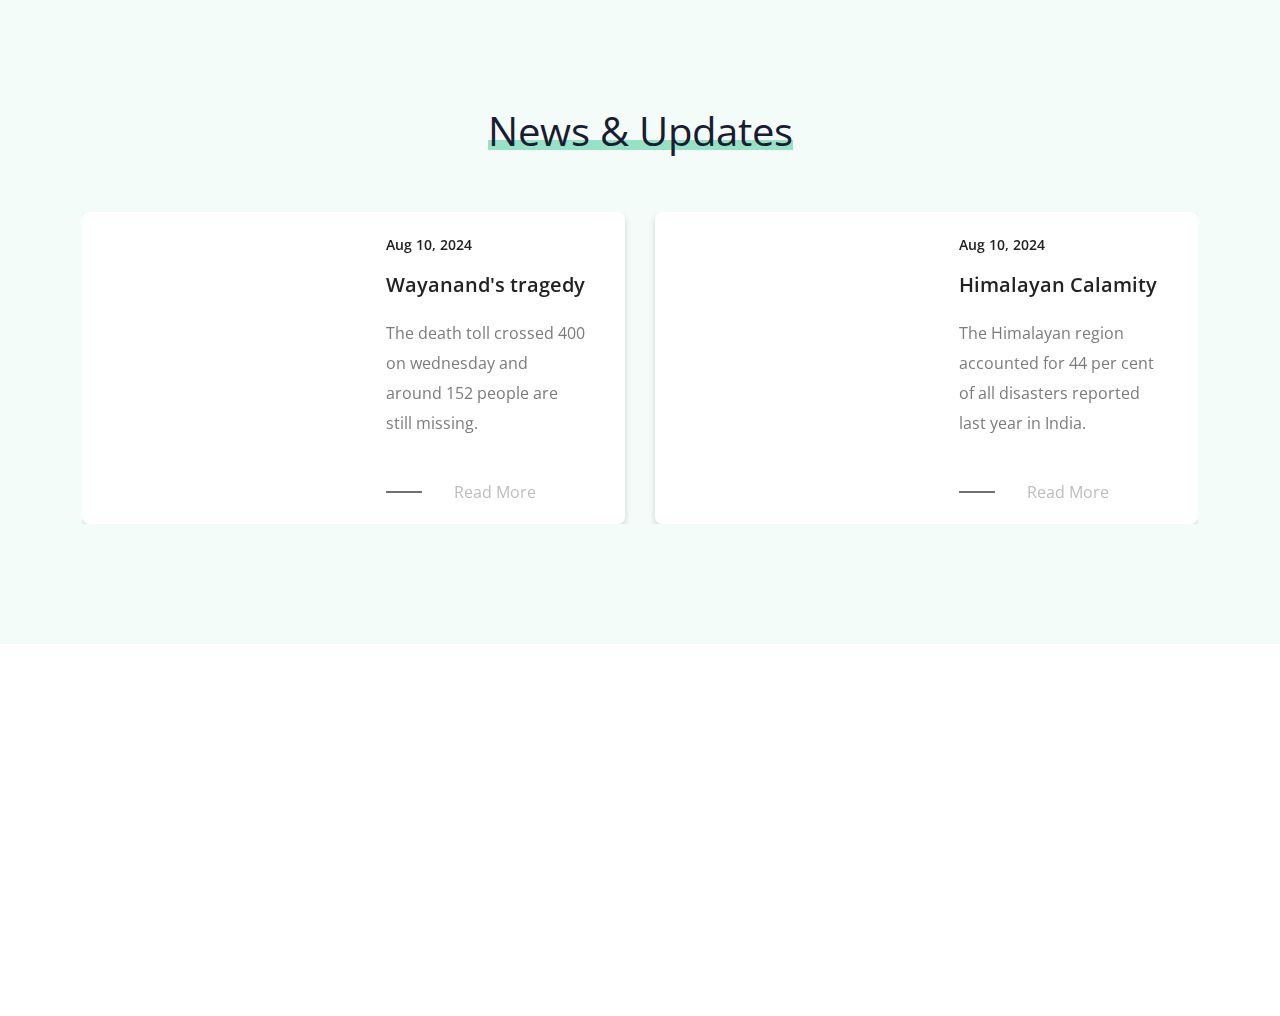
==== commit 3ae8a323: "donations color done" ====
--- a/donation/donation.html
+++ b/donation/donation.html
@@ -13,6 +13,7 @@
     <!-- Place favicon.ico in the root directory -->
 
     <!-- CSS here -->
+     
     <link rel="stylesheet" href="css/bootstrap.min.css">
     <link rel="stylesheet" href="css/owl.carousel.min.css">
     <link rel="stylesheet" href="css/magnific-popup.css">
@@ -23,7 +24,12 @@
     <link rel="stylesheet" href="css/gijgo.css">
     <link rel="stylesheet" href="css/animate.css">
     <link rel="stylesheet" href="css/slicknav.css">
+    <link rel="stylesheet" href="https://use.fontawesome.com/releases/v5.15.4/css/all.css"/>
+      
     <link rel="stylesheet" href="css/style.css">
+    <link href="../home/home.css" rel="stylesheet">
+    <link href="../css/bootstrap.min.css" rel="stylesheet"> 
+    
     <!-- <link rel="stylesheet" href="css/responsive.css"> -->
 </head>
 
@@ -34,7 +40,35 @@
 
 
     <!-- header-start -->
-
+    <div class="container-fluid nav-bar">
+        <div class="container">
+            <nav class="navbar navbar-light navbar-expand-lg py-4">
+                <a href="index.html" class="navbar-brand">
+                    <h1 class="text-primary fw-bold mb-0" style="font-family: Playball !important;">Work<span class="text-dark">aholics</span> </h1>
+                </a>
+                <button class="navbar-toggler py-2 px-3" type="button" data-bs-toggle="collapse" data-bs-target="#navbarCollapse">
+                    <span class="fa fa-bars text-primary"></span>
+                </button>
+                <div class="collapse navbar-collapse" id="navbarCollapse">
+                    <div class="navbar-nav mx-auto" >
+                        <a href="../index.html" class="nav-item nav-link">Home</a>
+                        <a href="../education/education.html" class="nav-item nav-link">Education</a>
+                        <a href="../resources/resources.html" class="nav-item nav-link">Resources</a>
+                        <a href="../donation/donation.html" class="nav-item nav-link">Donation</a>
+                        <a href="../testimonials/testimonials.html" class="nav-item nav-link">Testimonials</a>
+                        <a href="../login.html" class="nav-item nav-link">Login</a>
+                        
+                        </div>
+                        
+                    </div>
+                    <a id="share" href="./emergency/communication.html" class="btn btn-primary py-2 px-4 d-none d-xl-inline-block rounded-pill " >Emergency</a>
+                    <pre id="result"></pre>
+                    <script type="module" src="./emergency/emergency.js"></script>
+                    <script src="https://cdnjs.cloudflare.com/ajax/libs/firebase/7.14.1-0/firebase.js"></script>
+                   
+                   </div>
+            </nav>
+        </div>
     <!-- header-end -->
 
     <!-- slider_area_start -->
@@ -449,7 +483,7 @@
                             <div class="newsinfo">
                                 <span>Aug 10, 2024</span>
                                 <a href="single-blog.html">
-                                    <h3>Wayanand and its tragedy</h3>
+                                    <h3>Wayanand's tragedy</h3>
                                 </a>
                                 <p>The death toll crossed 400 on wednesday and around 152 people are still missing. </p>
                                 <a class="read_more"
@@ -483,7 +517,50 @@
 
 
     <!-- footer_start  -->
-
+    <div class="container-fluid footer py-6 my-6 mb-0 bg-light wow bounceInUp" data-wow-delay="0.1s" style="padding-top: 100px;">
+        <div class="container">
+            <div class="row">
+                <div class="col-lg-3 col-md-6">
+                    <div class="footer-item">
+                        <h1 class="text-primary" style="font-family: Playball !important;">Work<span class="text-dark">aholics</span></h1>
+                        <p class="lh-lg mb-4">Our mission is to empower individuals and communities with the knowledge, tools, and resources needed to prepare for, respond to, and recover from natural disasters.</p>
+                       
+                    </div>
+                </div>
+                <div class="col-lg-3 col-md-6">
+                    <div class="footer-item">
+                        <h4 class="mb-4">Quick Links</h4>
+                        <div class="d-flex flex-column align-items-start">
+                            <a class="text-body mb-3" href=""><i class="fa fa-check text-primary me-2"></i>Education</a>
+                            <a class="text-body mb-3" href=""><i class="fa fa-check text-primary me-2"></i>Resources</a>
+                            <a class="text-body mb-3" href=""><i class="fa fa-check text-primary me-2"></i>Donations</a>
+                            <a class="text-body mb-3" href=""><i class="fa fa-check text-primary me-2"></i>Testimonials</a>
+                        </div>
+                    </div>
+                </div>
+                <div class="col-lg-3 col-md-6">
+                    <div class="footer-item">
+                        <h4 class="mb-4">Contact Us</h4>
+                        <div class="d-flex flex-column align-items-start">
+                            <p><i class="fa fa-map-marker-alt text-primary me-2"></i> UVCE</p>
+                            <p><i class="fa fa-phone-alt text-primary me-2"></i> +91 xxxxx xxxxx</p>
+                            <p><i class="fas fa-envelope text-primary me-2"></i> info@workaholics.com</p>
+                            <p><i class="fa fa-clock text-primary me-2"></i> 24/7 during emergency</p>
+                        </div>
+                    </div>
+                </div>
+                <div class="col-lg-3 col-md-6">
+                    <div class="footer-item">
+                        <h4 class="mb-4">Emergency</h4>
+                        <a href="#share" class="btn btn-primary py-2 px-4 d-none d-xl-inline-block rounded-pill" >Click here </a>
+                        <p class="lh-lg mb-4"> This button connects you directly to emergency services. Press and hold for immediate assistance. Your safety is our priority.
+                        </p>
+                       
+                        </div>
+                </div>
+            </div>
+        </div>
+    </div>
     <!-- footer_end  -->
 
     <!-- link that opens popup -->
--- a/donation/css/style.css
+++ b/donation/css/style.css
@@ -2978,6 +2978,7 @@
   left: 0;
   width: 40%;
   bottom: 0;
+  background-image: url("https://www.smilefoundationindia.org/blog/wp-content/uploads/2024/08/180819183008-03-india-kerala-flood-rescue-team_11zon-1024x576.jpg");
 }
 
 @media (max-width: 767px) {
--- a/home/home.css
+++ b/home/home.css
@@ -0,0 +1,2206 @@
+/* Base */
+@import url('https://fonts.googleapis.com/css2?family=Dancing+Script:wght@600&family=Edu+AU+VIC+WA+NT+Hand:wght@400..700&family=Playball&display=swap');
+html {
+    overflow-x: hidden; }
+  
+  body {
+    line-height: 1.7;
+    color: gray;
+    font-weight: 400;
+    font-size: 1rem; }
+  
+  ::-moz-selection {
+    background: #000;
+    color: #fff; }
+  
+  ::selection {
+    background: #000;
+    color: #fff; }
+  
+  a {
+    -webkit-transition: .3s all ease;
+    -o-transition: .3s all ease;
+    transition: .3s all ease; }
+    a:hover {
+      text-decoration: none; }
+  
+  h1, h2, h3, h4, h5,
+  .h1, .h2, .h3, .h4, .h5 {
+    font-family: "Open Sans", -apple-system, BlinkMacSystemFont, "Segoe UI", Roboto, "Helvetica Neue", Arial, "Noto Sans", sans-serif, "Apple Color Emoji", "Segoe UI Emoji", "Segoe UI Symbol", "Noto Color Emoji"  !important;}
+  
+  .border-2 {
+    border-width: 2px; }
+  
+  .text-black {
+    color: #000 !important; }
+  
+  .bg-black {
+    background: #000 !important; }
+  
+  .color-black-opacity-5 {
+    color: rgba(0, 0, 0, 0.5); }
+  
+  .color-white-opacity-5 {
+    color: rgba(255, 255, 255, 0.5); }
+  
+  body:after {
+    -webkit-transition: .3s all ease-in-out;
+    -o-transition: .3s all ease-in-out;
+    transition: .3s all ease-in-out; }
+  
+  .offcanvas-menu {
+    position: relative; }
+    .offcanvas-menu:after {
+      position: absolute;
+      content: "";
+      bottom: 0;
+      left: 0;
+      top: 0;
+      right: 0;
+      z-index: 999;
+      background: rgba(0, 0, 0, 0.2); }
+  
+  .btn {
+    font-size: 16px;
+    border-radius: 30px;
+    padding: 10px 30px; }
+    .btn:hover, .btn:active, .btn:focus {
+      outline: none;
+      -webkit-box-shadow: none !important;
+      box-shadow: none !important; }
+    .btn.btn-primary {
+      background: #75d178;
+      border-color: #75d178;
+      color: #fff; }
+      .btn.btn-primary:hover {
+        background: #75d178;
+        border-color: #75d178;
+        color: #fff; }
+      .btn.btn-primary.btn-black--hover:hover {
+        background: #666666;
+        color: #fff; }
+  
+  .line-height-1 {
+    line-height: 1 !important; }
+  
+  .bg-black {
+    background: #000; }
+  
+  .form-control {
+    height: 43px;
+    border-radius: 4px;
+    font-family: "Open Sans", -apple-system, BlinkMacSystemFont, "Segoe UI", Roboto, "Helvetica Neue", Arial, "Noto Sans", sans-serif, "Apple Color Emoji", "Segoe UI Emoji", "Segoe UI Symbol", "Noto Color Emoji"; }
+    .form-control:active, .form-control:focus {
+      border-color: #fd7e14; }
+    .form-control:hover, .form-control:active, .form-control:focus {
+      -webkit-box-shadow: none !important;
+      box-shadow: none !important; }
+  
+  .site-section {
+    padding: 2.5em 0; }
+    @media (min-width: 768px) {
+      .site-section {
+        padding: 8em 0; } }
+    .site-section.site-section-sm {
+      padding: 4em 0; }
+  
+  .site-section-heading {
+    padding-bottom: 20px;
+    margin-bottom: 0px;
+    position: relative;
+    font-size: 2.5rem; }
+    @media (min-width: 768px) {
+      .site-section-heading {
+        font-size: 3rem; } }
+  
+  .site-footer {
+    padding: 4em 0; }
+    @media (min-width: 768px) {
+      .site-footer {
+        padding: 8em 0; } }
+    .site-footer .border-top {
+      border-top: 1px solid rgba(255, 255, 255, 0.1) !important; }
+    .site-footer p {
+      color: rgba(0, 0, 0, 0.7); }
+    .site-footer h2, .site-footer h3, .site-footer h4, .site-footer h5 {
+      color: #000; }
+    .site-footer a {
+      color: rgba(0, 0, 0, 0.7);
+      text-decoration: underline; }
+      .site-footer a:hover {
+        color: black; }
+    .site-footer ul li {
+      margin-bottom: 10px; }
+    .site-footer .footer-heading {
+      font-size: 16px;
+      color: #000; }
+  
+  .bg-text-line {
+    display: inline;
+    background: #000;
+    -webkit-box-shadow: 20px 0 0 #000, -20px 0 0 #000;
+    box-shadow: 20px 0 0 #000, -20px 0 0 #000; }
+  
+  .text-black-opacity-05 {
+    color: rgba(0, 0, 0, 0.5); }
+  
+  .text-black-opacity-05 {
+    color: rgba(0, 0, 0, 0.5); }
+  
+  .hover-bg-enlarge {
+    overflow: hidden;
+    position: relative; }
+    @media (max-width: 991.98px) {
+      .hover-bg-enlarge {
+        height: auto !important; } }
+    .hover-bg-enlarge > div {
+      -webkit-transform: scale(1);
+      -ms-transform: scale(1);
+      transform: scale(1);
+      -webkit-transition: .8s all ease-in-out;
+      -o-transition: .8s all ease-in-out;
+      transition: .8s all ease-in-out; }
+    .hover-bg-enlarge:hover > div, .hover-bg-enlarge:focus > div, .hover-bg-enlarge:active > div {
+      -webkit-transform: scale(1.2);
+      -ms-transform: scale(1.2);
+      transform: scale(1.2); }
+    @media (max-width: 991.98px) {
+      .hover-bg-enlarge .bg-image-md-height {
+        height: 300px !important; } }
+  
+  .bg-image {
+    background-size: cover;
+    background-position: center center;
+    background-repeat: no-repeat;
+    background-attachment: fixed; }
+    .bg-image.overlay {
+      position: relative; }
+      .bg-image.overlay:after {
+        position: absolute;
+        content: "";
+        top: 0;
+        left: 0;
+        right: 0;
+        bottom: 0;
+        z-index: 0;
+        width: 100%;
+        background: rgba(0, 0, 0, 0.7); }
+    .bg-image > .container {
+      position: relative;
+      z-index: 1; }
+  
+  @media (max-width: 991.98px) {
+    .img-md-fluid {
+      max-width: 100%; } }
+  
+  @media (max-width: 991.98px) {
+    .display-1, .display-3 {
+      font-size: 3rem; } }
+  
+  .play-single-big {
+    width: 90px;
+    height: 90px;
+    display: inline-block;
+    border: 2px solid #fff;
+    color: #fff !important;
+    border-radius: 50%;
+    position: relative;
+    -webkit-transition: .3s all ease-in-out;
+    -o-transition: .3s all ease-in-out;
+    transition: .3s all ease-in-out; }
+    .play-single-big > span {
+      font-size: 50px;
+      position: absolute;
+      top: 50%;
+      left: 50%;
+      -webkit-transform: translate(-40%, -50%);
+      -ms-transform: translate(-40%, -50%);
+      transform: translate(-40%, -50%); }
+    .play-single-big:hover {
+      width: 120px;
+      height: 120px; }
+  
+  .overlap-to-top {
+    margin-top: -150px; }
+  
+  .ul-check {
+    margin-bottom: 50px; }
+    .ul-check li {
+      position: relative;
+      padding-left: 35px;
+      margin-bottom: 15px;
+      line-height: 1.5; }
+      .ul-check li:before {
+        left: 0;
+        font-size: 20px;
+        top: -.3rem;
+        font-family: "icomoon";
+        content: "\e5ca";
+        position: absolute; }
+    .ul-check.white li:before {
+      color: #fff; }
+    .ul-check.success li:before {
+      color: #71bc42; }
+    .ul-check.primary li:before {
+      color: #fd7e14; }
+    .ul-check li.remove {
+      text-decoration: line-through;
+      color: #dee2e6; }
+      .ul-check li.remove:before {
+        color: #dee2e6; }
+  
+  .select-wrap, .wrap-icon {
+    position: relative; }
+    .select-wrap .icon, .wrap-icon .icon {
+      position: absolute;
+      right: 10px;
+      top: 50%;
+      -webkit-transform: translateY(-50%);
+      -ms-transform: translateY(-50%);
+      transform: translateY(-50%);
+      font-size: 22px; }
+    .select-wrap select, .wrap-icon select {
+      -webkit-appearance: none;
+      -moz-appearance: none;
+      appearance: none;
+      width: 100%; }
+  
+  /* Navbar */
+  .site-logo {
+    font-size: 20px;
+    font-weight: bold; }
+  
+  .site-navbar {
+    margin-bottom: 0px;
+    z-index: 1999;
+    position: absolute;
+    top: 0;
+    width: 100%; }
+    .site-navbar .site-logo {
+      position: relative;
+      left: 0; }
+    .site-navbar .site-navigation .site-menu {
+      margin-bottom: 0; }
+      .site-navbar .site-navigation .site-menu .active {
+        color: #fd7e14;
+        display: inline-block;
+        padding: 20px 20px; }
+      .site-navbar .site-navigation .site-menu a {
+        text-decoration: none !important;
+        display: inline-block; }
+      .site-navbar .site-navigation .site-menu > li {
+        display: inline-block; }
+        .site-navbar .site-navigation .site-menu > li > a {
+          padding: 20px 20px;
+          color: #000;
+          display: inline-block;
+          text-decoration: none !important; }
+          .site-navbar .site-navigation .site-menu > li > a:hover {
+            color: #fd7e14; }
+        .site-navbar .site-navigation .site-menu > li.social > a {
+          top: 15px;
+          display: inline-block;
+          position: relative;
+          width: 20px;
+          height: 20px;
+          border: 1px solid #efefef;
+          border-radius: 50%; }
+          .site-navbar .site-navigation .site-menu > li.social > a span {
+            position: absolute;
+            left: 50%;
+            top: 50%;
+            -webkit-transform: translate(-50%, -50%);
+            -ms-transform: translate(-50%, -50%);
+            transform: translate(-50%, -50%); }
+          .site-navbar .site-navigation .site-menu > li.social > a:hover {
+            color: #fd7e14; }
+      .site-navbar .site-navigation .site-menu .has-children {
+        position: relative; }
+        .site-navbar .site-navigation .site-menu .has-children > a {
+          position: relative;
+          padding-right: 20px; }
+          .site-navbar .site-navigation .site-menu .has-children > a:before {
+            position: absolute;
+            content: "\e313";
+            font-size: 16px;
+            top: 50%;
+            right: 0;
+            -webkit-transform: translateY(-50%);
+            -ms-transform: translateY(-50%);
+            transform: translateY(-50%);
+            font-family: 'icomoon'; }
+        .site-navbar .site-navigation .site-menu .has-children .dropdown {
+          visibility: hidden;
+          opacity: 0;
+          top: 100%;
+          position: absolute;
+          text-align: left;
+          border-top: 2px solid #fd7e14;
+          -webkit-box-shadow: 0 2px 10px -2px rgba(0, 0, 0, 0.1);
+          box-shadow: 0 2px 10px -2px rgba(0, 0, 0, 0.1);
+          padding: 0px 0;
+          margin-top: 20px;
+          margin-left: 0px;
+          background: #fff;
+          -webkit-transition: 0.2s 0s;
+          -o-transition: 0.2s 0s;
+          transition: 0.2s 0s; }
+          .site-navbar .site-navigation .site-menu .has-children .dropdown.arrow-top {
+            position: absolute; }
+            .site-navbar .site-navigation .site-menu .has-children .dropdown.arrow-top:before {
+              bottom: 100%;
+              left: 20%;
+              border: solid transparent;
+              content: " ";
+              height: 0;
+              width: 0;
+              position: absolute;
+              pointer-events: none; }
+            .site-navbar .site-navigation .site-menu .has-children .dropdown.arrow-top:before {
+              border-color: rgba(136, 183, 213, 0);
+              border-bottom-color: #fff;
+              border-width: 10px;
+              margin-left: -10px; }
+          .site-navbar .site-navigation .site-menu .has-children .dropdown a {
+            text-transform: none;
+            letter-spacing: normal;
+            -webkit-transition: 0s all;
+            -o-transition: 0s all;
+            transition: 0s all;
+            color: #000; }
+          .site-navbar .site-navigation .site-menu .has-children .dropdown .active {
+            color: #fd7e14 !important; }
+          .site-navbar .site-navigation .site-menu .has-children .dropdown > li {
+            list-style: none;
+            padding: 0;
+            margin: 0;
+            min-width: 210px; }
+            .site-navbar .site-navigation .site-menu .has-children .dropdown > li > a {
+              padding: 9px 20px;
+              display: block; }
+              .site-navbar .site-navigation .site-menu .has-children .dropdown > li > a:hover {
+                background: #eff1f3;
+                color: #000; }
+            .site-navbar .site-navigation .site-menu .has-children .dropdown > li.has-children > a:before {
+              content: "\e315";
+              right: 20px; }
+            .site-navbar .site-navigation .site-menu .has-children .dropdown > li.has-children > .dropdown, .site-navbar .site-navigation .site-menu .has-children .dropdown > li.has-children > ul {
+              left: 100%;
+              top: 0; }
+        .site-navbar .site-navigation .site-menu .has-children:hover > a, .site-navbar .site-navigation .site-menu .has-children:focus > a, .site-navbar .site-navigation .site-menu .has-children:active > a {
+          color: #fd7e14; }
+        .site-navbar .site-navigation .site-menu .has-children:hover, .site-navbar .site-navigation .site-menu .has-children:focus, .site-navbar .site-navigation .site-menu .has-children:active {
+          cursor: pointer; }
+          .site-navbar .site-navigation .site-menu .has-children:hover > .dropdown, .site-navbar .site-navigation .site-menu .has-children:focus > .dropdown, .site-navbar .site-navigation .site-menu .has-children:active > .dropdown {
+            -webkit-transition-delay: 0s;
+            -o-transition-delay: 0s;
+            transition-delay: 0s;
+            margin-top: 0px;
+            visibility: visible;
+            opacity: 1; }
+  
+  .site-mobile-menu {
+    width: 300px;
+    position: fixed;
+    right: 0;
+    z-index: 2000;
+    padding-top: 20px;
+    background: #fff;
+    height: calc(100vh);
+    -webkit-transform: translateX(110%);
+    -ms-transform: translateX(110%);
+    transform: translateX(110%);
+    -webkit-box-shadow: -10px 0 20px -10px rgba(0, 0, 0, 0.1);
+    box-shadow: -10px 0 20px -10px rgba(0, 0, 0, 0.1);
+    -webkit-transition: .3s all ease-in-out;
+    -o-transition: .3s all ease-in-out;
+    transition: .3s all ease-in-out; }
+    .offcanvas-menu .site-mobile-menu {
+      -webkit-transform: translateX(0%);
+      -ms-transform: translateX(0%);
+      transform: translateX(0%); }
+    .site-mobile-menu .site-mobile-menu-header {
+      width: 100%;
+      float: left;
+      padding-left: 20px;
+      padding-right: 20px; }
+      .site-mobile-menu .site-mobile-menu-header .site-mobile-menu-close {
+        float: right;
+        margin-top: 8px; }
+        .site-mobile-menu .site-mobile-menu-header .site-mobile-menu-close span {
+          font-size: 30px;
+          display: inline-block;
+          padding-left: 10px;
+          padding-right: 0px;
+          line-height: 1;
+          cursor: pointer;
+          -webkit-transition: .3s all ease;
+          -o-transition: .3s all ease;
+          transition: .3s all ease; }
+      .site-mobile-menu .site-mobile-menu-header .site-mobile-menu-logo {
+        float: left;
+        margin-top: 10px;
+        margin-left: 0px; }
+        .site-mobile-menu .site-mobile-menu-header .site-mobile-menu-logo a {
+          display: inline-block;
+          text-transform: uppercase; }
+          .site-mobile-menu .site-mobile-menu-header .site-mobile-menu-logo a img {
+            max-width: 70px; }
+          .site-mobile-menu .site-mobile-menu-header .site-mobile-menu-logo a:hover {
+            text-decoration: none; }
+    .site-mobile-menu .site-mobile-menu-body {
+      overflow-y: scroll;
+      -webkit-overflow-scrolling: touch;
+      position: relative;
+      padding: 0 20px 20px 20px;
+      height: calc(100vh - 52px);
+      padding-bottom: 150px; }
+    .site-mobile-menu .site-nav-wrap {
+      padding: 0;
+      margin: 0;
+      list-style: none;
+      position: relative; }
+      .site-mobile-menu .site-nav-wrap a {
+        padding: 10px 20px;
+        display: block;
+        position: relative;
+        color: #212529; }
+        .site-mobile-menu .site-nav-wrap a:hover {
+          color: #75d178; }
+      .site-mobile-menu .site-nav-wrap li {
+        position: relative;
+        display: block; }
+        .site-mobile-menu .site-nav-wrap li .active {
+          color: #fd7e14; }
+      .site-mobile-menu .site-nav-wrap .social {
+        display: inline-block; }
+        .site-mobile-menu .site-nav-wrap .social:hover {
+          color: #fd7e14; }
+      .site-mobile-menu .site-nav-wrap .arrow-collapse {
+        position: absolute;
+        right: 0px;
+        top: 10px;
+        z-index: 20;
+        width: 36px;
+        height: 36px;
+        text-align: center;
+        cursor: pointer;
+        border-radius: 50%; }
+        .site-mobile-menu .site-nav-wrap .arrow-collapse:hover {
+          background: #f8f9fa; }
+        .site-mobile-menu .site-nav-wrap .arrow-collapse:before {
+          font-size: 12px;
+          z-index: 20;
+          font-family: "icomoon";
+          content: "\f078";
+          position: absolute;
+          top: 50%;
+          left: 50%;
+          -webkit-transform: translate(-50%, -50%) rotate(-180deg);
+          -ms-transform: translate(-50%, -50%) rotate(-180deg);
+          transform: translate(-50%, -50%) rotate(-180deg);
+          -webkit-transition: .3s all ease;
+          -o-transition: .3s all ease;
+          transition: .3s all ease; }
+        .site-mobile-menu .site-nav-wrap .arrow-collapse.collapsed:before {
+          -webkit-transform: translate(-50%, -50%);
+          -ms-transform: translate(-50%, -50%);
+          transform: translate(-50%, -50%); }
+      .site-mobile-menu .site-nav-wrap > li {
+        display: block;
+        position: relative;
+        float: left;
+        width: 100%; }
+        .site-mobile-menu .site-nav-wrap > li.social {
+          float: none !important;
+          width: auto !important; }
+        .site-mobile-menu .site-nav-wrap > li > a {
+          padding-left: 20px;
+          font-size: 20px; }
+        .site-mobile-menu .site-nav-wrap > li > ul {
+          padding: 0;
+          margin: 0;
+          list-style: none; }
+          .site-mobile-menu .site-nav-wrap > li > ul > li {
+            display: block; }
+            .site-mobile-menu .site-nav-wrap > li > ul > li > a {
+              padding-left: 40px;
+              font-size: 16px; }
+            .site-mobile-menu .site-nav-wrap > li > ul > li > ul {
+              padding: 0;
+              margin: 0; }
+              .site-mobile-menu .site-nav-wrap > li > ul > li > ul > li {
+                display: block; }
+                .site-mobile-menu .site-nav-wrap > li > ul > li > ul > li > a {
+                  font-size: 16px;
+                  padding-left: 60px; }
+      .site-mobile-menu .site-nav-wrap[data-class="social"] {
+        float: left;
+        width: 100%;
+        margin-top: 30px;
+        padding-bottom: 5em; }
+        .site-mobile-menu .site-nav-wrap[data-class="social"] > li {
+          width: auto; }
+          .site-mobile-menu .site-nav-wrap[data-class="social"] > li:first-child a {
+            padding-left: 15px !important; }
+  
+  .sticky-wrapper {
+    position: absolute;
+    z-index: 100;
+    width: 100%; }
+    .sticky-wrapper .site-navbar {
+      -webkit-transition: .3s all ease;
+      -o-transition: .3s all ease;
+      transition: .3s all ease; }
+    .sticky-wrapper .site-navbar .site-menu-toggle {
+      color: #fff; }
+    .sticky-wrapper .site-navbar .site-logo a {
+      color: #000; }
+    .sticky-wrapper .site-navbar .site-menu > li > a {
+      color: rgba(0, 0, 0, 0.7) !important; }
+      .sticky-wrapper .site-navbar .site-menu > li > a:hover, .sticky-wrapper .site-navbar .site-menu > li > a.active {
+        color: #000 !important; }
+    .sticky-wrapper.is-sticky .site-navbar {
+      background: #fff;
+      border-bottom: 1px solid transparent;
+      -webkit-box-shadow: 4px 0 20px -5px rgba(0, 0, 0, 0.1);
+      box-shadow: 4px 0 20px -5px rgba(0, 0, 0, 0.1); }
+      .sticky-wrapper.is-sticky .site-navbar .site-menu-toggle {
+        color: #000; }
+      .sticky-wrapper.is-sticky .site-navbar .site-logo a {
+        color: #000; }
+      .sticky-wrapper.is-sticky .site-navbar .site-menu > li > a {
+        color: #000 !important; }
+        .sticky-wrapper.is-sticky .site-navbar .site-menu > li > a:hover, .sticky-wrapper.is-sticky .site-navbar .site-menu > li > a.active {
+          color: #fd7e14 !important; }
+  
+  /* Blocks */
+  .hero {
+    padding-top: 2rem;
+    position: relative; }
+    .hero:before {
+      content: ""; }
+    .hero .hero-heading {
+      font-size: 50px;
+      color: #000;
+      color: #000; }
+      .hero .hero-heading strong {
+        font-weight: 900; }
+      @media (max-width: 991.98px) {
+        .hero .hero-heading {
+          font-size: 30px; } }
+  
+  .site-blocks-cover {
+    background-size: cover;
+    background-repeat: no-repeat;
+    background-position: top;
+    background-position: center center; }
+    .site-blocks-cover.overlay {
+      position: relative; }
+      .site-blocks-cover.overlay:before {
+        position: absolute;
+        content: "";
+        left: 0;
+        bottom: 0;
+        right: 0;
+        top: 0;
+        background: rgba(248, 249, 250, 0.7); }
+    .site-blocks-cover .player {
+      position: absolute;
+      bottom: -250px;
+      width: 100%; }
+    .site-blocks-cover, .site-blocks-cover > .container > .row {
+      min-height: 600px;
+      height: calc(100vh); }
+    .site-blocks-cover.inner-page-cover, .site-blocks-cover.inner-page-cover > .container > .row {
+      min-height: 400px;
+      height: calc(20vh); }
+    .site-blocks-cover h1 {
+      font-size: 4rem;
+      font-weight: 400;
+      color: #fff;
+      font-weight: 900; }
+      @media (max-width: 991.98px) {
+        .site-blocks-cover h1 {
+          font-size: 2rem; } }
+    .site-blocks-cover p {
+      color: white;
+      font-size: 1rem;
+      line-height: 1.5;
+      font-weight: 300; }
+    .site-blocks-cover .desc {
+      font-size: 1.4rem;
+      font-weight: 300; }
+      .site-blocks-cover .desc a {
+        color: white;
+        border-bottom: dotted 1px #fff; }
+        .site-blocks-cover .desc a:hover {
+          color: #fff; }
+    .site-blocks-cover .intro-text {
+      font-size: 16px;
+      line-height: 1.5; }
+    @media (max-width: 991.98px) {
+      .site-blocks-cover .display-1 {
+        font-size: 3rem; } }
+  
+  .circle-bg {
+    position: relative; }
+    .circle-bg:after {
+      width: 300px;
+      height: 300px;
+      content: "";
+      z-index: -1;
+      border-radius: 50%;
+      position: absolute;
+      bottom: -90px;
+      right: -90px;
+      background: #f8f9fa; }
+      @media (max-width: 991.98px) {
+        .circle-bg:after {
+          bottom: 0px;
+          right: -10px;
+          display: none; } }
+      @media (max-width: 767.98px) {
+        .circle-bg:after {
+          display: none; } }
+  
+  .site-block-subscribe .btn {
+    padding-left: 20px;
+    padding-right: 20px; }
+  
+  .site-block-subscribe .form-control {
+    font-weight: 300;
+    border-color: #fff !important;
+    height: 80px;
+    font-size: 22px;
+    color: #fff;
+    padding-left: 30px;
+    padding-right: 30px; }
+    .site-block-subscribe .form-control::-webkit-input-placeholder {
+      /* Chrome/Opera/Safari */
+      color: rgba(255, 255, 255, 0.5);
+      font-weight: 200;
+      font-style: italic; }
+    .site-block-subscribe .form-control::-moz-placeholder {
+      /* Firefox 19+ */
+      color: rgba(255, 255, 255, 0.5);
+      font-weight: 200;
+      font-style: italic; }
+    .site-block-subscribe .form-control:-ms-input-placeholder {
+      /* IE 10+ */
+      color: rgba(255, 255, 255, 0.5);
+      font-weight: 200;
+      font-style: italic; }
+    .site-block-subscribe .form-control:-moz-placeholder {
+      /* Firefox 18- */
+      color: rgba(255, 255, 255, 0.5);
+      font-weight: 200;
+      font-style: italic; }
+  
+  .bg-light {
+    background: #ccc; }
+  
+  .site-blocks-vs .bg-image {
+    padding-top: 3em;
+    padding-bottom: 3em; }
+    @media (min-width: 992px) {
+      .site-blocks-vs .bg-image {
+        padding-top: 5em;
+        padding-bottom: 5em; } }
+  
+  .site-blocks-vs .image {
+    width: 80px;
+    -webkit-box-flex: 0;
+    -ms-flex: 0 0 80px;
+    flex: 0 0 80px; }
+    @media (max-width: 991.98px) {
+      .site-blocks-vs .image {
+        margin-left: auto !important;
+        margin-right: auto !important; } }
+    .site-blocks-vs .image img {
+      border-radius: 50%; }
+    .site-blocks-vs .image.image-small {
+      width: 50px;
+      -webkit-box-flex: 0;
+      -ms-flex: 0 0 50px;
+      flex: 0 0 50px; }
+  
+  .site-blocks-vs .country {
+    color: rgba(255, 255, 255, 0.7); }
+  
+  .match-entry {
+    position: relative;
+    -webkit-transition: .2s all ease-in-out;
+    -o-transition: .2s all ease-in-out;
+    transition: .2s all ease-in-out;
+    border-bottom: 1px solid rgba(0, 0, 0, 0.05); }
+    .match-entry .small {
+      color: #ccc;
+      font-weight: normal;
+      letter-spacing: .15em; }
+    .match-entry:hover {
+      -webkit-transform: scale(1.05);
+      -ms-transform: scale(1.05);
+      transform: scale(1.05);
+      z-index: 90;
+      -webkit-box-shadow: 0 5px 40px -5px rgba(0, 0, 0, 0.1);
+      box-shadow: 0 5px 40px -5px rgba(0, 0, 0, 0.1); }
+  
+  .post-entry {
+    position: relative;
+    overflow: hidden;
+    border: 1px solid #e6e6e6; }
+    .post-entry, .post-entry .text {
+      border-radius: 4px;
+      border-top: none !important; }
+    .post-entry .date {
+      color: #ccc;
+      font-weight: normal;
+      letter-spacing: .1em; }
+    .post-entry .image {
+      overflow: hidden;
+      position: relative; }
+      .post-entry .image img {
+        -webkit-transition: .3s all ease;
+        -o-transition: .3s all ease;
+        transition: .3s all ease;
+        -webkit-transform: scale(1);
+        -ms-transform: scale(1);
+        transform: scale(1); }
+    .post-entry:hover .image img, .post-entry:active .image img, .post-entry:focus .image img {
+      -webkit-transform: scale(1.2);
+      -ms-transform: scale(1.2);
+      transform: scale(1.2); }
+  
+  .site-block-tab .nav-item {
+    text-transform: uppercase;
+    font-size: 0.8rem;
+    margin: 0 20px; }
+    .site-block-tab .nav-item:first-child {
+      margin-left: 0 !important; }
+    .site-block-tab .nav-item > a {
+      padding-left: 0 !important;
+      background: none !important;
+      padding-right: 0 !important;
+      border-bottom: 2px solid transparent;
+      border-radius: 0 !important;
+      font-weight: bold;
+      color: #cccccc; }
+      .site-block-tab .nav-item > a:hover, .site-block-tab .nav-item > a.active {
+        border-bottom: 2px solid #fd7e14;
+        color: #000; }
+  
+  .block-13, .slide-one-item {
+    position: relative;
+    z-index: 1; }
+    .block-13 .owl-nav, .slide-one-item .owl-nav {
+      position: relative;
+      position: absolute;
+      bottom: -90px;
+      left: 50%;
+      -webkit-transform: translateX(-50%);
+      -ms-transform: translateX(-50%);
+      transform: translateX(-50%); }
+      .block-13 .owl-nav .owl-prev, .block-13 .owl-nav .owl-next, .slide-one-item .owl-nav .owl-prev, .slide-one-item .owl-nav .owl-next {
+        position: relative;
+        display: inline-block;
+        padding: 20px;
+        font-size: 30px;
+        color: #000; }
+        .block-13 .owl-nav .owl-prev.disabled, .block-13 .owl-nav .owl-next.disabled, .slide-one-item .owl-nav .owl-prev.disabled, .slide-one-item .owl-nav .owl-next.disabled {
+          opacity: .2; }
+  
+  .slide-one-item.home-slider .owl-nav {
+    position: absolute !important;
+    top: 50% !important;
+    bottom: auto !important;
+    width: 100%; }
+    @media (max-width: 991.98px) {
+      .slide-one-item.home-slider .owl-nav {
+        display: none; } }
+  
+  .slide-one-item.home-slider .owl-prev {
+    left: 10px !important; }
+  
+  .slide-one-item.home-slider .owl-next {
+    right: 10px !important; }
+  
+  .slide-one-item.home-slider .owl-prev, .slide-one-item.home-slider .owl-next {
+    color: #fff;
+    position: absolute !important;
+    top: 50%;
+    padding: 0px;
+    height: 50px;
+    width: 50px;
+    border-radius: 50%;
+    -webkit-transform: translateY(-50%);
+    -ms-transform: translateY(-50%);
+    transform: translateY(-50%);
+    background: rgba(0, 0, 0, 0.2);
+    -webkit-transition: .3s all ease-in-out;
+    -o-transition: .3s all ease-in-out;
+    transition: .3s all ease-in-out;
+    line-height: 0;
+    text-align: center;
+    font-size: 25px; }
+    @media (min-width: 768px) {
+      .slide-one-item.home-slider .owl-prev, .slide-one-item.home-slider .owl-next {
+        font-size: 25px; } }
+    .slide-one-item.home-slider .owl-prev > span, .slide-one-item.home-slider .owl-next > span {
+      position: absolute;
+      line-height: 0;
+      top: 50%;
+      left: 50%;
+      -webkit-transform: translate(-50%, -50%);
+      -ms-transform: translate(-50%, -50%);
+      transform: translate(-50%, -50%); }
+    .slide-one-item.home-slider .owl-prev:hover, .slide-one-item.home-slider .owl-prev:focus, .slide-one-item.home-slider .owl-next:hover, .slide-one-item.home-slider .owl-next:focus {
+      background: black; }
+  
+  .slide-one-item.home-slider:hover .owl-nav, .slide-one-item.home-slider:focus .owl-nav, .slide-one-item.home-slider:active .owl-nav {
+    opacity: 10;
+    visibility: visible; }
+  
+  .slide-one-item .owl-dots {
+    text-align: center; }
+    .slide-one-item .owl-dots .owl-dot {
+      display: inline-block;
+      margin: 4px; }
+      .slide-one-item .owl-dots .owl-dot span {
+        display: inline-block;
+        width: 10px;
+        height: 10px;
+        border-radius: 50%;
+        background: #dee2e6; }
+      .slide-one-item .owl-dots .owl-dot.active span {
+        background: #fd7e14; }
+  
+  .block-12 {
+    position: relative; }
+    .block-12 figure {
+      position: relative; }
+      .block-12 figure:before {
+        content: '';
+        position: absolute;
+        top: 0;
+        right: 0;
+        bottom: 0;
+        left: 0;
+        background: -moz-linear-gradient(top, transparent 0%, transparent 18%, rgba(0, 0, 0, 0.8) 99%, rgba(0, 0, 0, 0.8) 100%);
+        background: -webkit-linear-gradient(top, transparent 0%, transparent 18%, rgba(0, 0, 0, 0.8) 99%, rgba(0, 0, 0, 0.8) 100%);
+        background: -webkit-gradient(linear, left top, left bottom, from(transparent), color-stop(18%, transparent), color-stop(99%, rgba(0, 0, 0, 0.8)), to(rgba(0, 0, 0, 0.8)));
+        background: -o-linear-gradient(top, transparent 0%, transparent 18%, rgba(0, 0, 0, 0.8) 99%, rgba(0, 0, 0, 0.8) 100%);
+        background: linear-gradient(to bottom, transparent 0%, transparent 18%, rgba(0, 0, 0, 0.8) 99%, rgba(0, 0, 0, 0.8) 100%);
+        filter: progid:DXImageTransform.Microsoft.gradient( startColorstr='#00000000', endColorstr='#cc000000',GradientType=0 ); }
+    .block-12 .text-overlay {
+      position: absolute;
+      bottom: 20px;
+      left: 20px;
+      right: 20px;
+      z-index: 10; }
+      .block-12 .text-overlay h2 {
+        color: #fff; }
+    .block-12 .text {
+      position: relative;
+      top: -100px; }
+      .block-12 .text .meta {
+        text-transform: uppercase;
+        padding-left: 40px;
+        color: #fff;
+        display: block;
+        margin-bottom: 20px; }
+      .block-12 .text .text-inner {
+        -webkit-box-shadow: 0 0 20px -5px rgba(0, 0, 0, 0.3);
+        box-shadow: 0 0 20px -5px rgba(0, 0, 0, 0.3);
+        background: #fff;
+        padding: 10px;
+        margin-right: 30px;
+        position: relative; }
+        @media (min-width: 576px) {
+          .block-12 .text .text-inner {
+            padding: 20px; } }
+        @media (min-width: 768px) {
+          .block-12 .text .text-inner {
+            padding: 30px 40px; } }
+        .block-12 .text .text-inner:before {
+          position: absolute;
+          content: "";
+          width: 80px;
+          height: 4px;
+          margin-top: -4px;
+          background: #fd7e14;
+          top: 0; }
+        .block-12 .text .text-inner .heading {
+          font-size: 20px;
+          margin: 0;
+          padding: 0; }
+  
+  .block-16 figure {
+    position: relative; }
+    .block-16 figure .play-button {
+      position: absolute;
+      top: 50%;
+      left: 50%;
+      -webkit-transform: translate(-50%, -50%);
+      -ms-transform: translate(-50%, -50%);
+      transform: translate(-50%, -50%);
+      font-size: 20px;
+      width: 70px;
+      height: 70px;
+      background: #fff;
+      display: block;
+      border-radius: 50%;
+      opacity: 1;
+      color: #fd7e14 !important; }
+      .block-16 figure .play-button:hover {
+        opacity: 1; }
+      .block-16 figure .play-button > span {
+        position: absolute;
+        left: 55%;
+        top: 50%;
+        -webkit-transform: translate(-60%, -50%);
+        -ms-transform: translate(-60%, -50%);
+        transform: translate(-60%, -50%); }
+  
+  .block-25 ul, .block-25 ul li {
+    padding: 0;
+    margin: 0; }
+  
+  .block-25 ul li a .image {
+    -webkit-box-flex: 0;
+    -ms-flex: 0 0 90px;
+    flex: 0 0 90px; }
+    .block-25 ul li a .image img {
+      border-radius: 4px;
+      max-width: 100%;
+      opacity: 1;
+      -webkit-transition: .3s all ease-in-out;
+      -o-transition: .3s all ease-in-out;
+      transition: .3s all ease-in-out; }
+  
+  .block-25 ul li a .text .heading {
+    font-size: 18px;
+    line-height: 1.5;
+    margin: 0;
+    padding: 0;
+    -webkit-transition: .3s all ease;
+    -o-transition: .3s all ease;
+    transition: .3s all ease;
+    color: #999999; }
+  
+  .block-25 ul li a .meta {
+    color: #fd7e14; }
+  
+  .block-25 ul li a:hover img {
+    opacity: .5; }
+  
+  .block-25 ul li a:hover .text .heading {
+    color: #fff; }
+  
+  #date-countdown .countdown-block {
+    color: #b3b3b3; }
+  
+  #date-countdown .label {
+    font-size: 40px;
+    color: #000; }
+  
+  .next-match .image {
+    width: 50px;
+    border-radius: 50%; }
+  
+  .player {
+    position: relative; }
+    .player img {
+      max-width: 100px;
+      border-radius: 50%;
+      margin-bottom: 20px; }
+    .player .team-number {
+      position: absolute;
+      width: 30px;
+      height: 30px;
+      background: #fd7e14;
+      border-radius: 50%;
+      color: #fff; }
+      .player .team-number > span {
+        position: absolute;
+        -webkit-transform: translate(-50%, -50%);
+        -ms-transform: translate(-50%, -50%);
+        transform: translate(-50%, -50%);
+        left: 50%;
+        top: 50%; }
+    .player h2 {
+      font-size: 20px;
+      letter-spacing: .2em;
+      text-transform: uppercase; }
+    .player .position {
+      font-size: 14px;
+      color: #b3b3b3;
+      text-transform: uppercase; }
+  
+  .site-block-27 ul, .site-block-27 ul li {
+    padding: 0;
+    margin: 0; }
+  
+  .site-block-27 ul li {
+    display: inline-block;
+    margin-bottom: 4px; }
+    .site-block-27 ul li a, .site-block-27 ul li span {
+      text-align: center;
+      display: inline-block;
+      width: 40px;
+      height: 40px;
+      line-height: 40px;
+      border-radius: 50%;
+      border: 1px solid #ccc; }
+    .site-block-27 ul li.active a, .site-block-27 ul li.active span {
+      background: #fd7e14;
+      color: #fff;
+      border: 1px solid transparent; }
+  
+  .site-block-feature-7 .icon {
+    -webkit-transition: .2s all ease-in-out;
+    -o-transition: .2s all ease-in-out;
+    transition: .2s all ease-in-out;
+    position: relative;
+    -webkit-transform: scale(1);
+    -ms-transform: scale(1);
+    transform: scale(1); }
+  
+  .site-block-feature-7:hover .icon, .site-block-feature-7:focus .icon, .site-block-feature-7:active .icon {
+    -webkit-transform: scale(1.2);
+    -ms-transform: scale(1.2);
+    transform: scale(1.2); }
+  
+  .unit-1 {
+    position: relative;
+    width: 100%;
+    overflow: hidden;
+    display: block; }
+    .unit-1:after {
+      content: "";
+      z-index: 1;
+      position: absolute;
+      bottom: 0;
+      top: 0;
+      left: 0;
+      right: 0;
+      background: -moz-linear-gradient(top, transparent 0%, transparent 18%, rgba(0, 0, 0, 0.8) 99%, rgba(0, 0, 0, 0.8) 100%);
+      background: -webkit-linear-gradient(top, transparent 0%, transparent 18%, rgba(0, 0, 0, 0.8) 99%, rgba(0, 0, 0, 0.8) 100%);
+      background: -webkit-gradient(linear, left top, left bottom, from(transparent), color-stop(18%, transparent), color-stop(99%, rgba(0, 0, 0, 0.8)), to(rgba(0, 0, 0, 0.8)));
+      background: -o-linear-gradient(top, transparent 0%, transparent 18%, rgba(0, 0, 0, 0.8) 99%, rgba(0, 0, 0, 0.8) 100%);
+      background: linear-gradient(to bottom, transparent 0%, transparent 18%, rgba(0, 0, 0, 0.8) 99%, rgba(0, 0, 0, 0.8) 100%);
+      filter: progid:DXImageTransform.Microsoft.gradient( startColorstr='#00000000', endColorstr='#cc000000',GradientType=0 ); }
+    .unit-1 img {
+      -o-object-fit: cover;
+      object-fit: cover;
+      -webkit-transform: scale(1);
+      -ms-transform: scale(1);
+      transform: scale(1); }
+    .unit-1 img, .unit-1 .unit-1-text {
+      -webkit-transition: .3s all ease-in-out;
+      -o-transition: .3s all ease-in-out;
+      transition: .3s all ease-in-out; }
+    .unit-1 .unit-1-text {
+      z-index: 2;
+      position: absolute;
+      bottom: -90px;
+      color: #fff;
+      display: block;
+      width: 100%; }
+      .unit-1 .unit-1-text .unit-1-heading {
+        font-size: 1.5rem;
+        position: relative; }
+    .unit-1 p {
+      opacity: 0;
+      visibility: hidden;
+      -webkit-transition: .3s all ease;
+      -o-transition: .3s all ease;
+      transition: .3s all ease;
+      color: rgba(255, 255, 255, 0.5); }
+    .unit-1:hover p {
+      opacity: 1;
+      visibility: visible; }
+    .unit-1:hover .unit-1-text {
+      bottom: 30px; }
+    .unit-1:hover img {
+      -webkit-transform: scale(1.05);
+      -ms-transform: scale(1.05);
+      transform: scale(1.05); }
+  
+  .overlap-section {
+    margin-top: -150px;
+    position: relative;
+    z-index: 9; }
+  
+  .unit-4 .unit-4-icon span {
+    display: block;
+    font-size: 3rem; }
+  
+  .unit-4 h3 {
+    font-size: 20px;
+    color: #000; }
+  
+  .h-entry img {
+    margin-bottom: 30px; }
+  
+  .h-entry .meta {
+    color: #b3b3b3;
+    font-size: 14px; }
+  
+  .h-entry h2 {
+    font-size: 20px; }
+    .h-entry h2 a {
+      color: #000; }
+      .h-entry h2 a:hover {
+        color: #fd7e14; }
+  
+  .overlap-left {
+    margin-left: -100px; }
+    @media (max-width: 991.98px) {
+      .overlap-left {
+        margin-left: 0px; } }
+  
+  .overlap-section {
+    margin-top: -100px; }
+  
+  .feature-1, .free-quote, .feature-3 {
+    background: #fd7e14;
+    padding: 30px 50px;
+    color: rgba(255, 255, 255, 0.6);
+    font-size: 15px; }
+    .feature-1 .heading, .free-quote .heading, .feature-3 .heading {
+      font-size: 22px;
+      text-transform: uppercase;
+      color: #fff; }
+    .feature-1 .icon, .free-quote .icon, .feature-3 .icon {
+      border: 2px solid rgba(255, 255, 255, 0.5);
+      width: 80px;
+      height: 80px;
+      line-height: 80px;
+      position: relative;
+      border-radius: 50%;
+      margin: 0 auto !important; }
+      .feature-1 .icon > span, .free-quote .icon > span, .feature-3 .icon > span {
+        font-size: 35px;
+        color: #fff;
+        position: absolute;
+        top: 50%;
+        left: 50%;
+        -webkit-transform: translate(-50%, -50%);
+        -ms-transform: translate(-50%, -50%);
+        transform: translate(-50%, -50%); }
+  
+  .free-quote {
+    background: #f57102; }
+    .free-quote .form-control {
+      border: 2px solid rgba(255, 255, 255, 0.5);
+      background: none;
+      color: #fff; }
+      .free-quote .form-control:active, .free-quote .form-control:focus {
+        border: 2px solid #fff; }
+      .free-quote .form-control::-webkit-input-placeholder {
+        /* Chrome/Opera/Safari */
+        color: rgba(255, 255, 255, 0.4);
+        font-size: 13px;
+        font-style: italic; }
+      .free-quote .form-control::-moz-placeholder {
+        /* Firefox 19+ */
+        color: rgba(255, 255, 255, 0.4);
+        font-size: 13px;
+        font-style: italic; }
+      .free-quote .form-control:-ms-input-placeholder {
+        /* IE 10+ */
+        color: rgba(255, 255, 255, 0.4);
+        font-size: 13px;
+        font-style: italic; }
+      .free-quote .form-control:-moz-placeholder {
+        /* Firefox 18- */
+        color: rgba(255, 255, 255, 0.4);
+        font-size: 13px;
+        font-style: italic; }
+  
+  .feature-3 {
+    background: #eb6c02; }
+  
+  .border-primary {
+    position: relative; }
+    .border-primary h2 {
+      font-weight: 700 !important; }
+    .border-primary:after {
+      position: absolute;
+      content: "";
+      bottom: 0;
+      width: 80px;
+      height: 3px;
+      background: #fd7e14; }
+    .border-primary.text-center:after {
+      left: 50%;
+      -webkit-transform: translateX(-50%);
+      -ms-transform: translateX(-50%);
+      transform: translateX(-50%); }
+    .border-primary.text-left:after {
+      -webkit-transform: translateX(0%);
+      -ms-transform: translateX(0%);
+      transform: translateX(0%); }
+  
+  .testimonial {
+    max-width: 800px;
+    margin: 0 auto !important;
+    text-align: center; }
+    .testimonial blockquote {
+      font-size: 1.5rem;
+      font-style: italic; }
+      @media (max-width: 991.98px) {
+        .testimonial blockquote {
+          font-size: 1rem; } }
+    .testimonial figure img {
+      max-width: 100px;
+      margin: 0 auto;
+      border-radius: 50%; }
+  
+  .breadcrumb-custom {
+    font-size: 1rem !important; }
+  
+  .text-muted {
+    color: #ccc !important;
+    font-size: 12px;
+    text-transform: uppercase; }
+  
+  .how-it-work-item .number {
+    width: 50px;
+    height: 50px;
+    background: #fd7e14;
+    color: #fff;
+    line-height: 55px;
+    font-weight: 300;
+    display: inline-block;
+    text-align: center;
+    font-size: 30px;
+    border-radius: 50%;
+    margin-bottom: 40px; }
+  
+  .how-it-work-item h2 {
+    font-size: 18px;
+    margin-bottom: 30px;
+    color: #fff; }
+  
+  .how-it-work-item p {
+    color: white; }
+  
+  .person h3 {
+    font-size: 18px; }
+  
+  .ul-social-circle {
+    list-style: none;
+    padding: 0;
+    margin: 0; }
+    .ul-social-circle li {
+      display: inline-block;
+      margin-left: 5px;
+      margin-bottom: 5px; }
+      .ul-social-circle li:first-child {
+        margin-left: 0; }
+      .ul-social-circle li span {
+        width: 30px;
+        height: 30px;
+        background: #777;
+        font-size: 13px;
+        text-align: center;
+        line-height: 30px;
+        border-radius: 50%;
+        display: inline-block; }
+      .ul-social-circle li a span {
+        color: #fff;
+        -webkit-transition: .3s all ease;
+        -o-transition: .3s all ease;
+        transition: .3s all ease; }
+      .ul-social-circle li a:hover span {
+        background: #2b2b2b;
+        color: #fff; }
+  
+  .custom-pagination a, .custom-pagination span {
+    width: 40px;
+    height: 40px;
+    line-height: 40px;
+    border-radius: 50%;
+    display: inline-block;
+    background: #fd7e14;
+    color: #fff; }
+  
+  .custom-pagination span {
+    background: #e6e6e6;
+    color: #000; }
+  
+  .custom-pagination .more-page {
+    background: none;
+    letter-spacing: .1em; }
+  
+  .form-search-wrap {
+    background: #fff;
+    border-radius: 30px; }
+    .form-search-wrap .form-control {
+      border: none; }
+      @media (max-width: 1199.98px) {
+        .form-search-wrap .form-control {
+          height: 55px; } }
+    .form-search-wrap .btn {
+      border-radius: 30px;
+      padding: 10px 30px; }
+      @media (max-width: 1199.98px) {
+        .form-search-wrap .btn {
+          width: 100% !important;
+          display: block; } }
+  
+  .popular-category {
+    background: #fff;
+    display: block;
+    text-align: center;
+    padding: 30px 10px;
+    border-radius: 7px;
+    background: #f8f9fa;
+    position: relative; }
+    .popular-category .icon {
+      display: block;
+      -webkit-transition: .1s all ease;
+      -o-transition: .1s all ease;
+      transition: .1s all ease; }
+      .popular-category .icon > span {
+        line-height: 0;
+        font-size: 40px; }
+    .popular-category .caption {
+      color: #666666;
+      -webkit-transition: .1s all ease;
+      -o-transition: .1s all ease;
+      transition: .1s all ease; }
+    .popular-category .number {
+      padding: 2px 20px;
+      border-radius: 30px;
+      display: inline-block;
+      background: #e9ecef;
+      color: #000;
+      font-size: 14px;
+      -webkit-transition: .1s all ease;
+      -o-transition: .1s all ease;
+      transition: .1s all ease; }
+    .popular-category:hover {
+      background: #fd7e14;
+      -webkit-box-shadow: 0 5px 30px -5px rgba(253, 126, 20, 0.5);
+      box-shadow: 0 5px 30px -5px rgba(253, 126, 20, 0.5); }
+      .popular-category:hover .caption {
+        color: #fff; }
+      .popular-category:hover .icon {
+        color: #fff; }
+      .popular-category:hover .number {
+        background: #f57102;
+        color: #fff; }
+  
+  @media (max-width: 1199.98px) {
+    .no-sm-border {
+      border: none !important; } }
+  
+  .listing-item {
+    position: relative;
+    overflow: hidden;
+    border-radius: 4px; }
+    .listing-item:after {
+      position: absolute;
+      content: "";
+      left: 0;
+      right: 0;
+      bottom: 0;
+      top: 0;
+      z-index: 1;
+      background: rgba(0, 0, 0, 0.4); }
+    .listing-item img {
+      -o-object-fit: cover;
+      object-fit: cover;
+      height: 100%;
+      width: 100%;
+      -webkit-transition: .3s all ease;
+      -o-transition: .3s all ease;
+      transition: .3s all ease; }
+    .listing-item:hover img {
+      -webkit-transform: scale(1.2);
+      -ms-transform: scale(1.2);
+      transform: scale(1.2); }
+    .listing-item .listing-item-content {
+      position: absolute;
+      bottom: 20px;
+      padding-left: 20px;
+      padding-right: 20px;
+      z-index: 2;
+      width: 100%; }
+      .listing-item .listing-item-content .category {
+        font-size: 12px;
+        display: inline-block;
+        padding: 5px 30px;
+        background: #fd7e14;
+        border-radius: 30px;
+        color: #fff;
+        letter-spacing: .2em;
+        text-transform: uppercase; }
+      .listing-item .listing-item-content h2 {
+        font-size: 22px; }
+        .listing-item .listing-item-content h2, .listing-item .listing-item-content h2 a {
+          color: #fff; }
+      .listing-item .listing-item-content span {
+        color: #fff; }
+      .listing-item .listing-item-content .address {
+        color: rgba(255, 255, 255, 0.8); }
+    .listing-item .bookmark {
+      position: absolute;
+      right: 20px;
+      bottom: 0;
+      width: 40px;
+      height: 40px;
+      border-radius: 50%;
+      display: inline-block;
+      background: rgba(255, 255, 255, 0.3);
+      -webkit-transition: .3s all ease;
+      -o-transition: .3s all ease;
+      transition: .3s all ease; }
+      .listing-item .bookmark span {
+        position: absolute;
+        left: 50%;
+        top: 50%;
+        -webkit-transform: translate(-50%, -50%);
+        -ms-transform: translate(-50%, -50%);
+        transform: translate(-50%, -50%); }
+      .listing-item .bookmark:hover {
+        background: #dc3545; }
+        .listing-item .bookmark:hover span {
+          color: #fff; }
+  
+  .accordion-item[aria-expanded="true"] {
+    color: #fd7e14; }
+  
+  .social-media {
+    display: inline-block;
+    float: left;
+    margin-bottom: 0px;
+    padding: 0; }
+    .social-media li {
+      display: inline-block; }
+  
+  .ft-feature-1 {
+    margin-bottom: 80px; }
+    .ft-feature-1 .ft-feature-1-content {
+      padding: 30px;
+      position: relative;
+      z-index: 10; }
+    .ft-feature-1 h2, .ft-feature-1 h3 {
+      font-size: 20px;
+      color: #fff; }
+    .ft-feature-1 h3 {
+      font-size: 18px; }
+      .ft-feature-1 h3 .icon {
+        font-size: 30px; }
+    .ft-feature-1 a {
+      color: #fff;
+      text-decoration: underline; }
+      .ft-feature-1 a:hover {
+        color: #fff;
+        text-decoration: none; }
+    .ft-feature-1 .play {
+      display: inline-block;
+      width: 50px;
+      height: 50px;
+      background: #fd7e14;
+      margin-right: 1.5rem;
+      border-radius: 50%;
+      line-height: 50px;
+      text-align: center;
+      text-decoration: none !important; }
+      .ft-feature-1 .play span {
+        color: #fff;
+        display: inline; }
+    .ft-feature-1 .img-feature {
+      position: relative;
+      margin-bottom: 30px; }
+      @media (min-width: 992px) {
+        .ft-feature-1 .img-feature {
+          margin-bottom: -80px; } }
+    .ft-feature-1 p {
+      color: #737373; }
+  
+  .box-with-humber {
+    position: relative; }
+    .box-with-humber .number-behind {
+      font-size: 6rem;
+      position: absolute;
+      z-index: -1;
+      top: -3rem;
+      left: -3rem;
+      font-weight: 900;
+      color: #f2f4f5; }
+    .box-with-humber h2 {
+      font-size: 20px; }
+  
+  .media-1 {
+    position: relative;
+    display: block;
+    overflow: hidden;
+    margin-bottom: 30px; }
+    .media-1:after {
+      position: absolute;
+      top: 0;
+      left: 0;
+      right: 0;
+      bottom: 0;
+      background: rgba(0, 0, 0, 0.8);
+      content: "";
+      -webkit-transition: .3s all ease;
+      -o-transition: .3s all ease;
+      transition: .3s all ease;
+      opacity: 0;
+      visibility: hidden; }
+    .media-1 img {
+      -o-object-fit: cover;
+      object-fit: cover;
+      -webkit-transition: .3s all ease;
+      -o-transition: .3s all ease;
+      transition: .3s all ease; }
+    .media-1 .media-1-content {
+      z-index: 4;
+      top: 50%;
+      position: absolute;
+      width: 100%;
+      text-align: center;
+      -webkit-transform: translateY(-50%);
+      -ms-transform: translateY(-50%);
+      transform: translateY(-50%); }
+      .media-1 .media-1-content h2 {
+        position: relative;
+        color: #fff;
+        font-size: 1.5rem;
+        -webkit-transition: .4s all ease-in-out;
+        -o-transition: .4s all ease-in-out;
+        transition: .4s all ease-in-out;
+        opacity: 0;
+        visibility: hidden;
+        bottom: -10px;
+        margin-bottom: 0px; }
+      .media-1 .media-1-content .category {
+        position: relative;
+        -webkit-transition: .3s all ease-in-out;
+        -o-transition: .3s all ease-in-out;
+        transition: .3s all ease-in-out;
+        opacity: 0;
+        bottom: -10px;
+        visibility: hidden;
+        color: #999999;
+        font-size: 13px;
+        text-transform: uppercase;
+        letter-spacing: .2em; }
+    .media-1:hover:after {
+      opacity: 1;
+      visibility: visible; }
+    .media-1:hover h2 {
+      bottom: 0px;
+      opacity: 1;
+      visibility: visible; }
+    .media-1:hover .category {
+      opacity: 1;
+      visibility: visible;
+      bottom: 0px;
+      -webkit-transition-delay: 0.09s;
+      -o-transition-delay: 0.09s;
+      transition-delay: 0.09s; }
+    .media-1:hover img {
+      -webkit-transform: scale(1.05);
+      -ms-transform: scale(1.05);
+      transform: scale(1.05); }
+  
+  .testimonial-wrap .owl-nav {
+    display: none; }
+  
+  .section-sub-title {
+    font-size: 13px;
+    color: #fd7e14;
+    letter-spacing: .2em;
+    text-transform: uppercase; }
+  
+  .section-title {
+    color: #fd7e14;
+    font-size: 40px;
+    font-weight: 900; }
+    @media (max-width: 991.98px) {
+      .section-title {
+        font-size: 30px; } }
+  
+  .position-relative {
+    position: relative; }
+  
+  .experience {
+    position: absolute;
+    bottom: -10px;
+    right: -10px;
+    background: #007bff;
+    padding: 20px; }
+    @media (max-width: 991.98px) {
+      .experience {
+        bottom: 0px;
+        right: 0px; } }
+    .experience span {
+      display: block; }
+    .experience .year {
+      font-weight: 900;
+      color: #fff;
+      font-size: 3rem;
+      letter-spacing: normal;
+      line-height: 1.2; }
+    .experience span {
+      letter-spacing: .2em; }
+    .experience .caption {
+      color: #fff;
+      letter-spacing: .4em;
+      text-transform: uppercase; }
+  
+  .footer-social a {
+    text-decoration: none !important; }
+  
+  .footer-subscribe .form-control {
+    border-color: #000 !important;
+    color: #000; }
+    .footer-subscribe .form-control::-webkit-input-placeholder {
+      /* Chrome/Opera/Safari */
+      color: rgba(0, 0, 0, 0.5);
+      font-weight: 200;
+      font-style: italic; }
+    .footer-subscribe .form-control::-moz-placeholder {
+      /* Firefox 19+ */
+      color: rgba(0, 0, 0, 0.5);
+      font-weight: 200;
+      font-style: italic; }
+    .footer-subscribe .form-control:-ms-input-placeholder {
+      /* IE 10+ */
+      color: rgba(0, 0, 0, 0.5);
+      font-weight: 200;
+      font-style: italic; }
+    .footer-subscribe .form-control:-moz-placeholder {
+      /* Firefox 18- */
+      color: rgba(0, 0, 0, 0.5);
+      font-weight: 200;
+      font-style: italic; }
+  
+  .footer-subscribe .btn {
+    height: 43px;
+    line-height: 1;
+    border: 1px solid transparent;
+    background: #000 !important;
+    color: #fff !important; }
+    .footer-subscribe .btn:hover, .footer-subscribe .btn:focus, .footer-subscribe .btn:active {
+      border: 1px solid #000; }
+  
+  .cta-big-image > .container {
+    position: relative; }
+  
+  .cta-big-image .img-box {
+    background: #e81050;
+    max-width: 550px;
+    padding: 3rem;
+    position: absolute;
+    bottom: -10%;
+    right: 10%; }
+    @media (max-width: 991.98px) {
+      .cta-big-image .img-box {
+        position: relative;
+        right: auto; } }
+    .cta-big-image .img-box .sub-title {
+      color: rgba(255, 255, 255, 0.7);
+      text-transform: uppercase;
+      font-size: 13px;
+      letter-spacing: .1em;
+      margin-bottom: 1.5rem;
+      display: block; }
+    .cta-big-image .img-box h2 {
+      font-size: 2rem;
+      color: #fff;
+      margin-bottom: 1.5rem; }
+    .cta-big-image .img-box p {
+      font-size: 1.1rem;
+      color: rgba(255, 255, 255, 0.9);
+      font-weight: 300;
+      margin-bottom: 1.5rem; }
+    .cta-big-image .img-box .btn {
+      background: #505288;
+      border-color: #505288;
+      color: #fff; }
+    .cta-big-image .img-box *:last-child {
+      margin-bottom: 0; }
+  
+  .team-member figure {
+    margin: 0;
+    padding: 0;
+    position: relative;
+    overflow: hidden; }
+  
+  .team-member .social {
+    position: absolute;
+    margin: 0;
+    top: 0;
+    padding: 0;
+    bottom: 0;
+    padding: 10px;
+    -webkit-transform: translateX(-101%);
+    -ms-transform: translateX(-101%);
+    transform: translateX(-101%);
+    -webkit-transition: .3s all ease;
+    -o-transition: .3s all ease;
+    transition: .3s all ease;
+    background: #fd7e14; }
+    .team-member .social li {
+      list-style: none; }
+      .team-member .social li a {
+        display: inline-block;
+        padding: 5px;
+        color: #fff; }
+  
+  .team-member h3 {
+    color: #000;
+    margin: 0;
+    bottom: 0;
+    font-size: 1.2rem; }
+  
+  .team-member .position {
+    color: #cccccc;
+    text-transform: uppercase;
+    font-size: .8rem;
+    letter-spacing: .05rem; }
+  
+  .team-member:hover .social {
+    -webkit-transform: translateX(0%);
+    -ms-transform: translateX(0%);
+    transform: translateX(0%); }
+  
+  .custom-direction {
+    position: relative;
+    z-index: 99;
+    border-radius: 7px;
+    position: absolute;
+    right: -50px;
+    top: 50%;
+    -webkit-transform: translateY(-50%);
+    -ms-transform: translateY(-50%);
+    transform: translateY(-50%);
+    display: inline-block;
+    background: #fd7e14; }
+    @media (max-width: 991.98px) {
+      .custom-direction {
+        bottom: -25px;
+        top: auto !important;
+        right: 50% !important;
+        -webkit-transform: translateX(50%);
+        -ms-transform: translateX(50%);
+        transform: translateX(50%); } }
+    .custom-direction a {
+      padding: 10px 20px;
+      display: inline-block;
+      color: #fff;
+      font-size: 1.5rem; }
+      .custom-direction a.custom-next > span > span {
+        position: relative;
+        display: inline-block;
+        -webkit-transform: rotate(-180deg);
+        -ms-transform: rotate(-180deg);
+        transform: rotate(-180deg); }
+  
+  /* Isotope*/
+  .item {
+    border: none; }
+    .item .item-wrap {
+      display: block;
+      position: relative; }
+      .item .item-wrap:after {
+        z-index: 2;
+        position: absolute;
+        content: "";
+        top: 0;
+        left: 0;
+        right: 0;
+        bottom: 0;
+        background: rgba(0, 0, 0, 0.4);
+        visibility: hidden;
+        opacity: 0;
+        -webkit-transition: .3s all ease-in-out;
+        -o-transition: .3s all ease-in-out;
+        transition: .3s all ease-in-out; }
+      .item .item-wrap > span {
+        position: absolute;
+        top: 50%;
+        left: 50%;
+        z-index: 3;
+        -webkit-transform: translate(-50%, -50%) scale(0);
+        -ms-transform: translate(-50%, -50%) scale(0);
+        transform: translate(-50%, -50%) scale(0);
+        color: #fff;
+        font-size: 1.7rem;
+        opacity: 0;
+        visibility: hidden;
+        -webkit-transition: .3s all ease;
+        -o-transition: .3s all ease;
+        transition: .3s all ease; }
+      .item .item-wrap:hover:after {
+        opacity: 1;
+        visibility: visible; }
+      .item .item-wrap:hover span {
+        margin-top: 0px;
+        opacity: 1;
+        visibility: visible;
+        -webkit-transform: translate(-50%, -50%) scale(1);
+        -ms-transform: translate(-50%, -50%) scale(1);
+        transform: translate(-50%, -50%) scale(1); }
+  
+  .filters .btn {
+    border-color: transparent;
+    font-size: .8rem;
+    padding: 8px 20px;
+    margin: 5px;
+    text-transform: uppercase;
+    font-weight: 700;
+    background: rgba(52, 58, 64, 0.05);
+    color: #343a40; }
+    .filters .btn:hover {
+      border-color: transparent;
+      background: #fd7e14;
+      color: #fff; }
+    .filters .btn.active {
+      background: #fd7e14 !important;
+      color: #fff;
+      border-color: #fd7e14 !important; }
+  
+  .pricing h3 {
+    font-size: 18px;
+    font-weight: 900;
+    color: #000; }
+  
+  .pricing .price {
+    color: #000; }
+    .pricing .price .currency {
+      position: relative;
+      top: -1em;
+      font-size: 20px; }
+    .pricing .price .number {
+      font-size: 40px;
+      color: #000;
+      font-weight: bold; }
+  
+  .pricing li.text-muted:before {
+    color: #dee2e6; }
+  
+  .pricing-popular .pricing {
+    -webkit-box-shadow: 0 10px 40px -10px rgba(0, 0, 0, 0.3);
+    box-shadow: 0 10px 40px -10px rgba(0, 0, 0, 0.3); }
+  
+  /* Isotope Transitions
+  ------------------------------- */
+  .isotope,
+  .isotope .item {
+    -webkit-transition-duration: 0.8s;
+    -moz-transition-duration: 0.8s;
+    -ms-transition-duration: 0.8s;
+    -o-transition-duration: 0.8s;
+    transition-duration: 0.8s; }
+  
+  .isotope {
+    -webkit-transition-property: height, width;
+    -moz-transition-property: height, width;
+    -ms-transition-property: height, width;
+    -o-transition-property: height, width;
+    transition-property: height, width; }
+  
+  .isotope .item {
+    -webkit-transition-property: -webkit-transform, opacity;
+    -moz-transition-property: -moz-transform, opacity;
+    -ms-transition-property: -ms-transform, opacity;
+    -o-transition-property: top, left, opacity;
+    -webkit-transition-property: opacity, -webkit-transform;
+    transition-property: opacity, -webkit-transform;
+    -o-transition-property: transform, opacity;
+    transition-property: transform, opacity;
+    transition-property: transform, opacity, -webkit-transform; }
+  
+  /* responsive media queries */
+  /* Mouse scroll effect */
+  .mouse {
+    position: absolute;
+    bottom: 40px;
+    z-index: 5;
+    left: 50%;
+    -webkit-transform: translateX(-50%);
+    -ms-transform: translateX(-50%);
+    transform: translateX(-50%);
+    display: block; }
+    .mouse .mouse-icon {
+      display: block;
+      width: 25px;
+      height: 45px;
+      border: 2px solid white;
+      border-radius: 15px;
+      cursor: pointer;
+      position: relative;
+      text-align: center;
+      -webkit-transition: .3s all ease-in-out;
+      -o-transition: .3s all ease-in-out;
+      transition: .3s all ease-in-out; }
+    .mouse .mouse-wheel {
+      height: 4px;
+      margin: 2px auto 0;
+      display: block;
+      width: 4px;
+      background-color: white;
+      border-radius: 50%;
+      -webkit-animation: 1.6s ease infinite wheel-up-down;
+      -moz-animation: 1.6s ease infinite wheel-up-down;
+      animation: 1.6s ease infinite wheel-up-down; }
+    .mouse:hover .mouse-icon {
+      border-color: #fff; }
+  
+  @-webkit-keyframes wheel-up-down {
+    0% {
+      margin-top: 2px;
+      opacity: 0; }
+    30% {
+      opacity: 1; }
+    100% {
+      margin-top: 20px;
+      opacity: 0; } }
+  
+  @-moz-keyframes wheel-up-down {
+    0% {
+      margin-top: 2px;
+      opacity: 0; }
+    30% {
+      opacity: 1; }
+    100% {
+      margin-top: 20px;
+      opacity: 0; } }
+  
+  @keyframes wheel-up-down {
+    0% {
+      margin-top: 2px;
+      opacity: 0; }
+    30% {
+      opacity: 1; }
+    100% {
+      margin-top: 20px;
+      opacity: 0; } }
+  
+  /* Blog */
+  .sidebar-box {
+    margin-bottom: 30px;
+    padding: 25px;
+    font-size: 15px;
+    width: 100%;
+    float: left;
+    background: #fff; }
+    .sidebar-box *:last-child {
+      margin-bottom: 0; }
+    .sidebar-box h3 {
+      font-size: 18px;
+      margin-bottom: 15px; }
+  
+  .categories li, .sidelink li {
+    position: relative;
+    margin-bottom: 10px;
+    padding-bottom: 10px;
+    border-bottom: 1px dotted #dee2e6;
+    list-style: none; }
+    .categories li:last-child, .sidelink li:last-child {
+      margin-bottom: 0;
+      border-bottom: none;
+      padding-bottom: 0; }
+    .categories li a, .sidelink li a {
+      display: block; }
+      .categories li a span, .sidelink li a span {
+        position: absolute;
+        right: 0;
+        top: 0;
+        color: #ccc; }
+    .categories li.active a, .sidelink li.active a {
+      color: #000;
+      font-style: italic; }
+  
+  .comment-form-wrap {
+    clear: both; }
+  
+  .comment-list {
+    padding: 0;
+    margin: 0; }
+    .comment-list .children {
+      padding: 50px 0 0 40px;
+      margin: 0;
+      float: left;
+      width: 100%; }
+    .comment-list li {
+      padding: 0;
+      margin: 0 0 30px 0;
+      float: left;
+      width: 100%;
+      clear: both;
+      list-style: none; }
+      .comment-list li .vcard {
+        width: 80px;
+        float: left; }
+        .comment-list li .vcard img {
+          width: 50px;
+          border-radius: 50%; }
+      .comment-list li .comment-body {
+        float: right;
+        width: calc(100% - 80px); }
+        .comment-list li .comment-body h3 {
+          font-size: 20px; }
+        .comment-list li .comment-body .meta {
+          text-transform: uppercase;
+          font-size: 13px;
+          letter-spacing: .1em;
+          color: #ccc; }
+        .comment-list li .comment-body .reply {
+          padding: 5px 10px;
+          background: #e6e6e6;
+          color: #000;
+          text-transform: uppercase;
+          font-size: 14px; }
+          .comment-list li .comment-body .reply:hover {
+            color: #000;
+            background: #e3e3e3; }
+  
+  .search-form {
+    background: #f7f7f7;
+    padding: 10px; }
+    .search-form .form-group {
+      position: relative; }
+      .search-form .form-group input {
+        padding-right: 50px; }
+    .search-form .icon {
+      position: absolute;
+      top: 50%;
+      right: 20px;
+      -webkit-transform: translateY(-50%);
+      -ms-transform: translateY(-50%);
+      transform: translateY(-50%); }
+  
+  .post-meta {
+    font-size: 13px;
+    text-transform: uppercase;
+    letter-spacing: .2em; }
+    .post-meta a {
+      color: #fff;
+      border-bottom: 1px solid rgba(255, 255, 255, 0.5); }
+  
+  figure figcaption {
+    margin-top: .5rem;
+    font-style: italic;
+    font-size: .8rem; }
+  
+  .card-title {
+    font-size: 1.4rem;
+    color: #000; }
+  
+  /*PRELOADING------------ */
+  #overlayer {
+    width: 100%;
+    height: 100%;
+    position: fixed;
+    z-index: 7100;
+    background: #fff;
+    top: 0;
+    left: 0;
+    right: 0;
+    bottom: 0; }
+  
+  .loader {
+    z-index: 7700;
+    position: fixed;
+    top: 50%;
+    left: 50%;
+    -webkit-transform: translate(-50%, -50%);
+    -ms-transform: translate(-50%, -50%);
+    transform: translate(-50%, -50%); }
+  
+  .single-text .owl-dots {
+    margin-top: 2rem;
+    text-align: center; }
+    .single-text .owl-dots .owl-dot {
+      display: inline-block; }
+      .single-text .owl-dots .owl-dot > span {
+        display: inline-block;
+        -webkit-transition: .3s all ease-in-out;
+        -o-transition: .3s all ease-in-out;
+        transition: .3s all ease-in-out;
+        width: 7px;
+        height: 7px;
+        margin: 3px;
+        border-radius: 4px;
+        background-color: rgba(255, 255, 255, 0.5); }
+      .single-text .owl-dots .owl-dot.active > span {
+        width: 20px;
+        background-color: #fff; }
+  
+  .subtitle-1 {
+    font-size: 12px;
+    text-transform: uppercase;
+    letter-spacing: .1rem;
+    font-weight: 700; }
+  
+  .section-title-1, .section-title-2 {
+    color: #000; }
+  
+  .section-title-1 {
+    font-size: 30px; }
+    @media (max-width: 991.98px) {
+      .section-title-1 {
+        font-size: 20px; } }
+  
+  .section-title-2 {
+    font-size: 20px; }
+  
+  .img-shadow {
+    -webkit-box-shadow: 0 10px 40px -5px rgba(0, 0, 0, 0.1);
+    box-shadow: 0 10px 40px -5px rgba(0, 0, 0, 0.1); }
+  
+  .feature-v1 {
+    margin-bottom: 20px; }
+    .feature-v1 .wrap-icon {
+      -webkit-box-flex: 0;
+      -ms-flex: 0 0 40px;
+      flex: 0 0 40px;
+      height: 40px;
+      height: 40px;
+      line-height: 40px;
+      text-align: center;
+      border-radius: 50%;
+      background: #75d178;
+      margin-right: 20px;
+      color: #fff; }
+    .feature-v1 h3 {
+      font-size: 16px;
+      color: #000;
+      margin-bottom: 0; }
+    .feature-v1 p {
+      font-size: 14px; }
+  
+  .feature-v2 [class*="icon-"] {
+    display: inline-block;
+    font-size: 30px;
+    width: 70px;
+    height: 70px;
+    line-height: 70px;
+    border-radius: 50%;
+    text-align: center;
+    background: #fd7e14;
+    color: #fff;
+    margin-bottom: 30px; }
+  
+  .feature-v2 h3 {
+    font-size: 16px;
+    font-weight: 700;
+    color: #000; }
+  
+  .feature-v2 p {
+    color: #aaa;
+    font-size: 14px;
+    line-height: 1.5; }
+  
+  
+   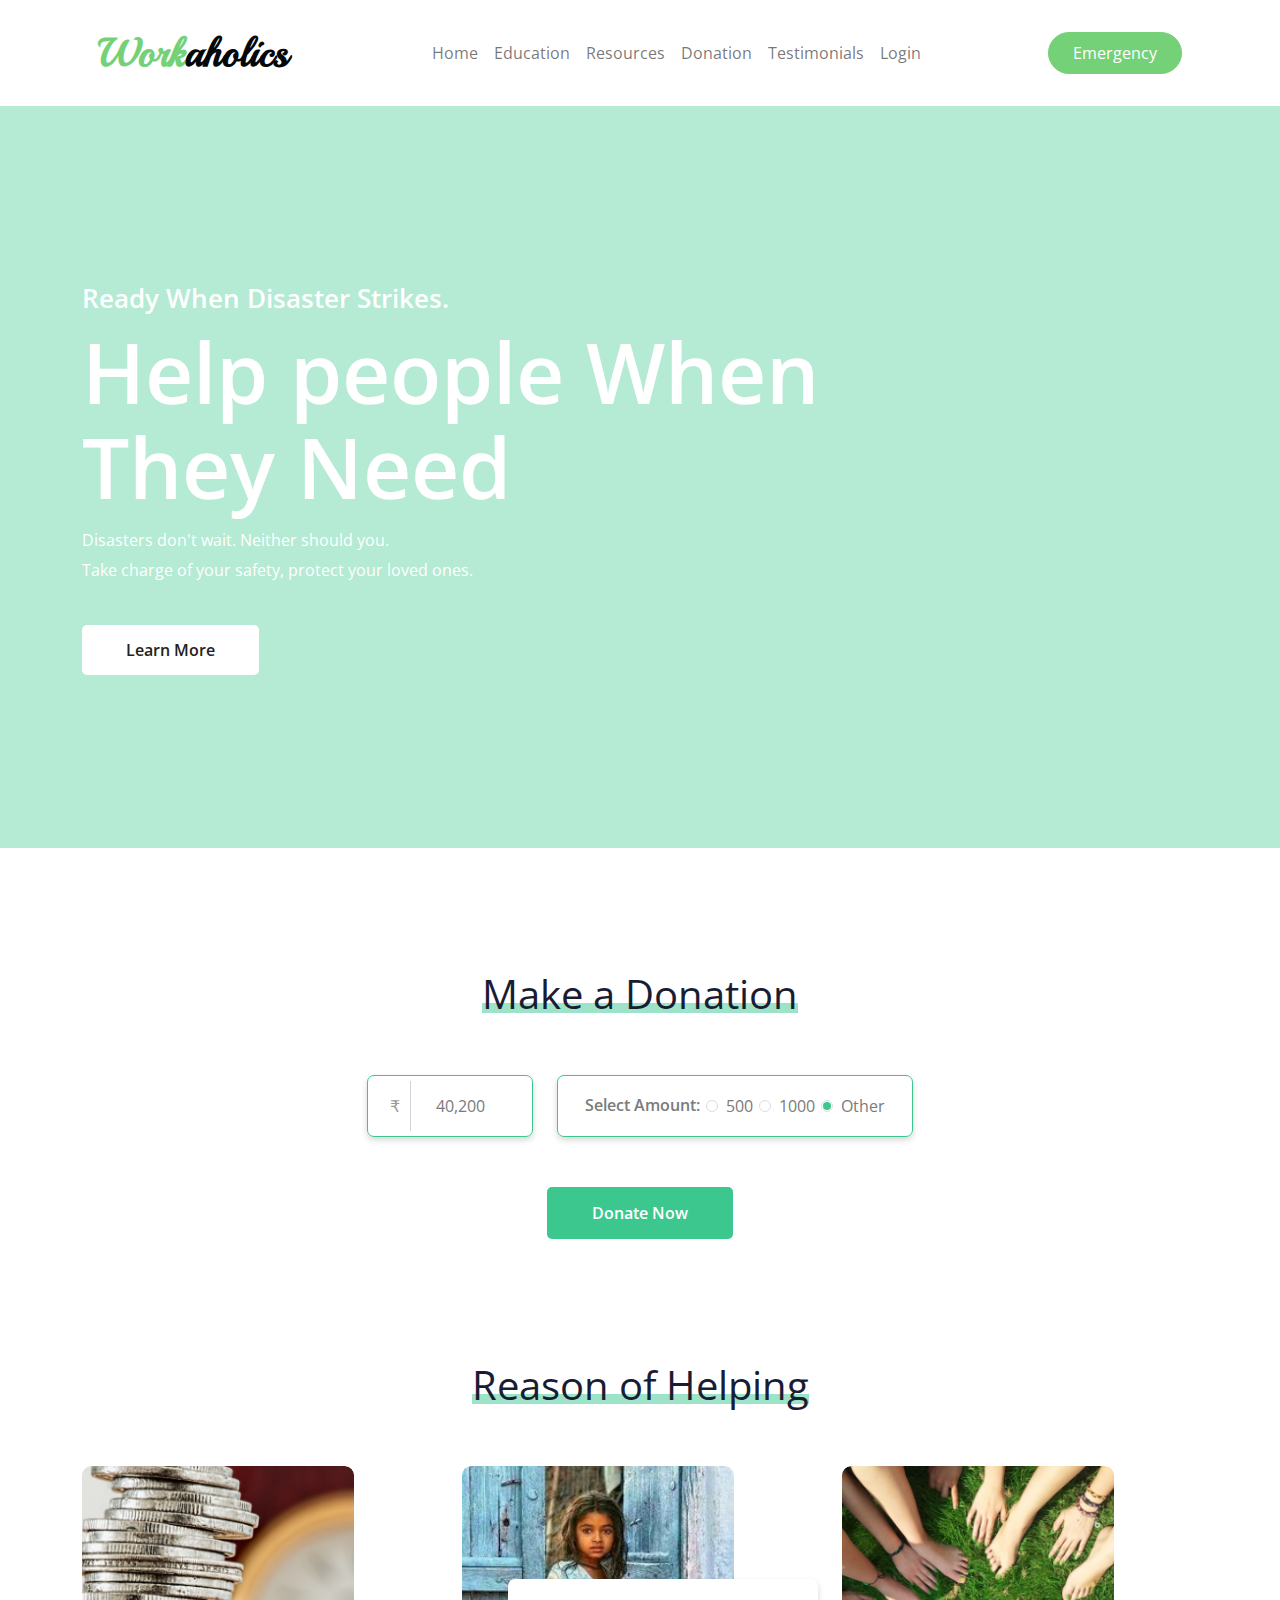
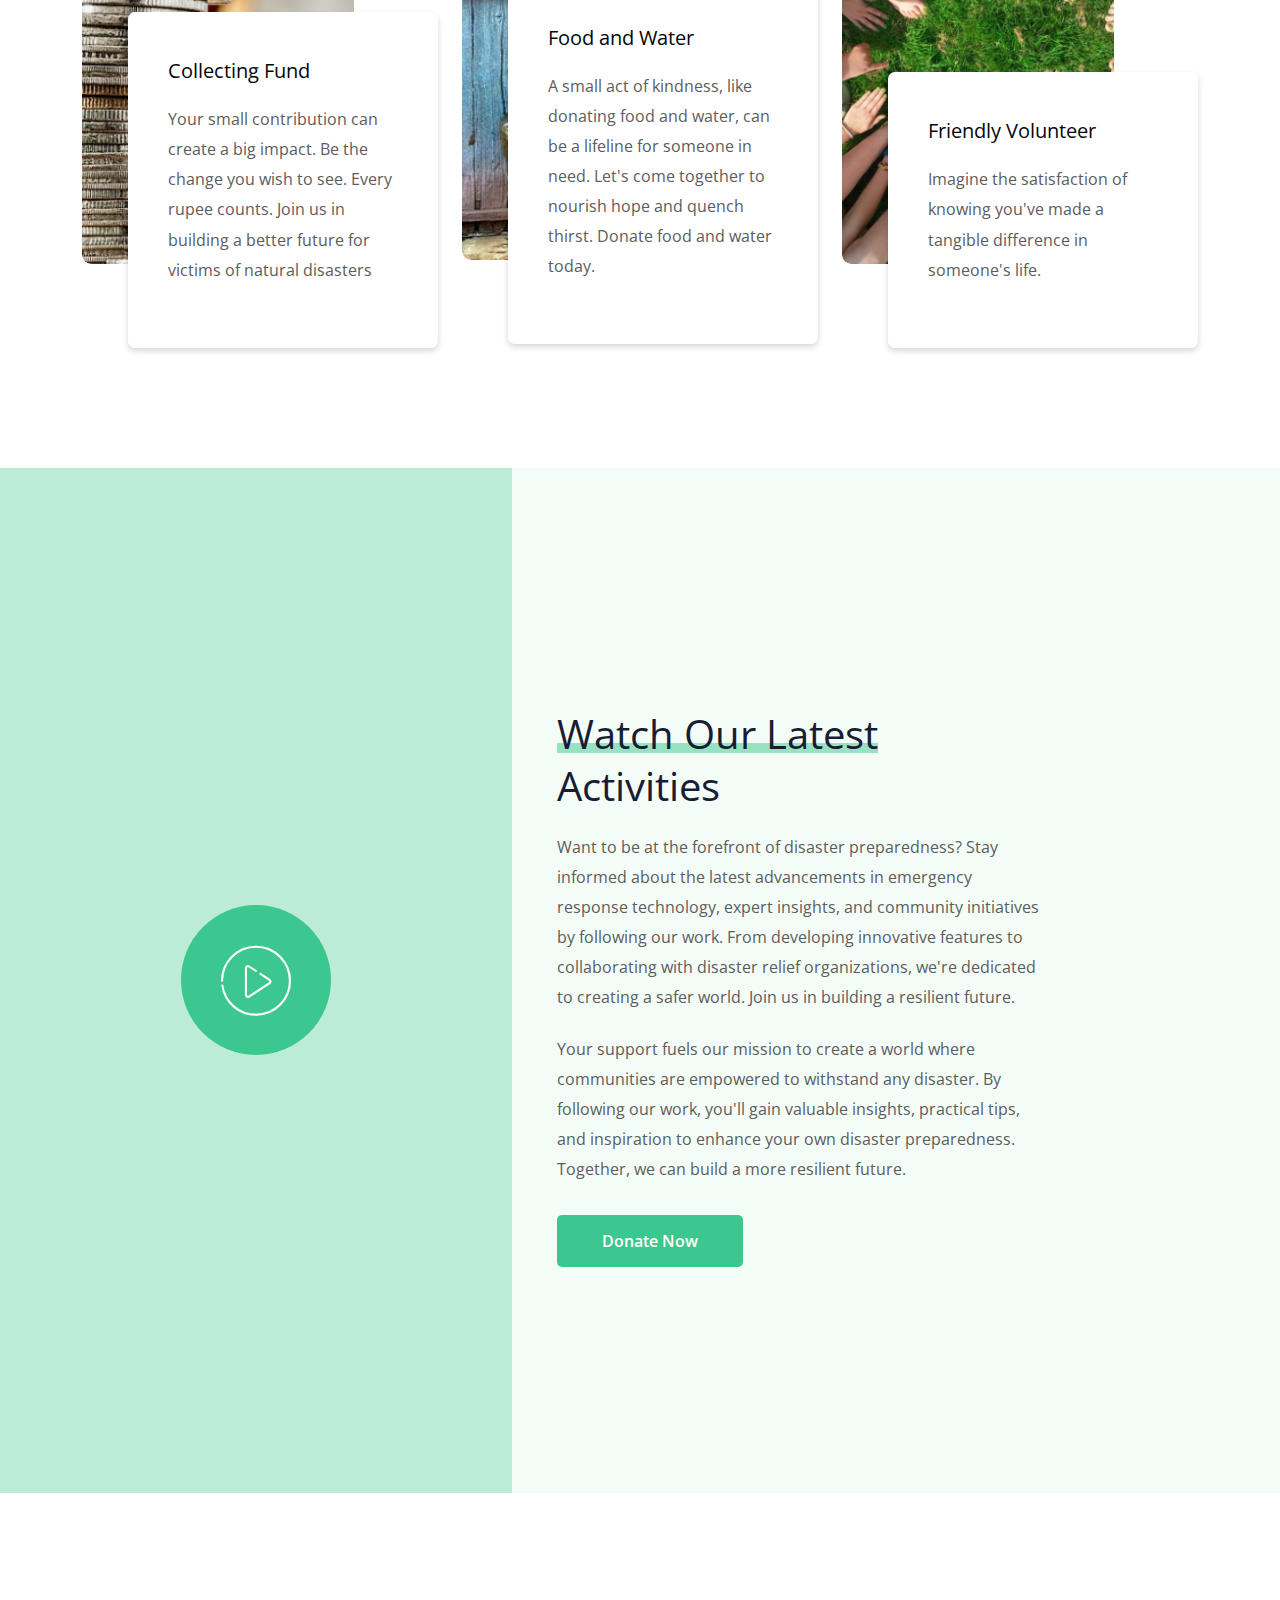
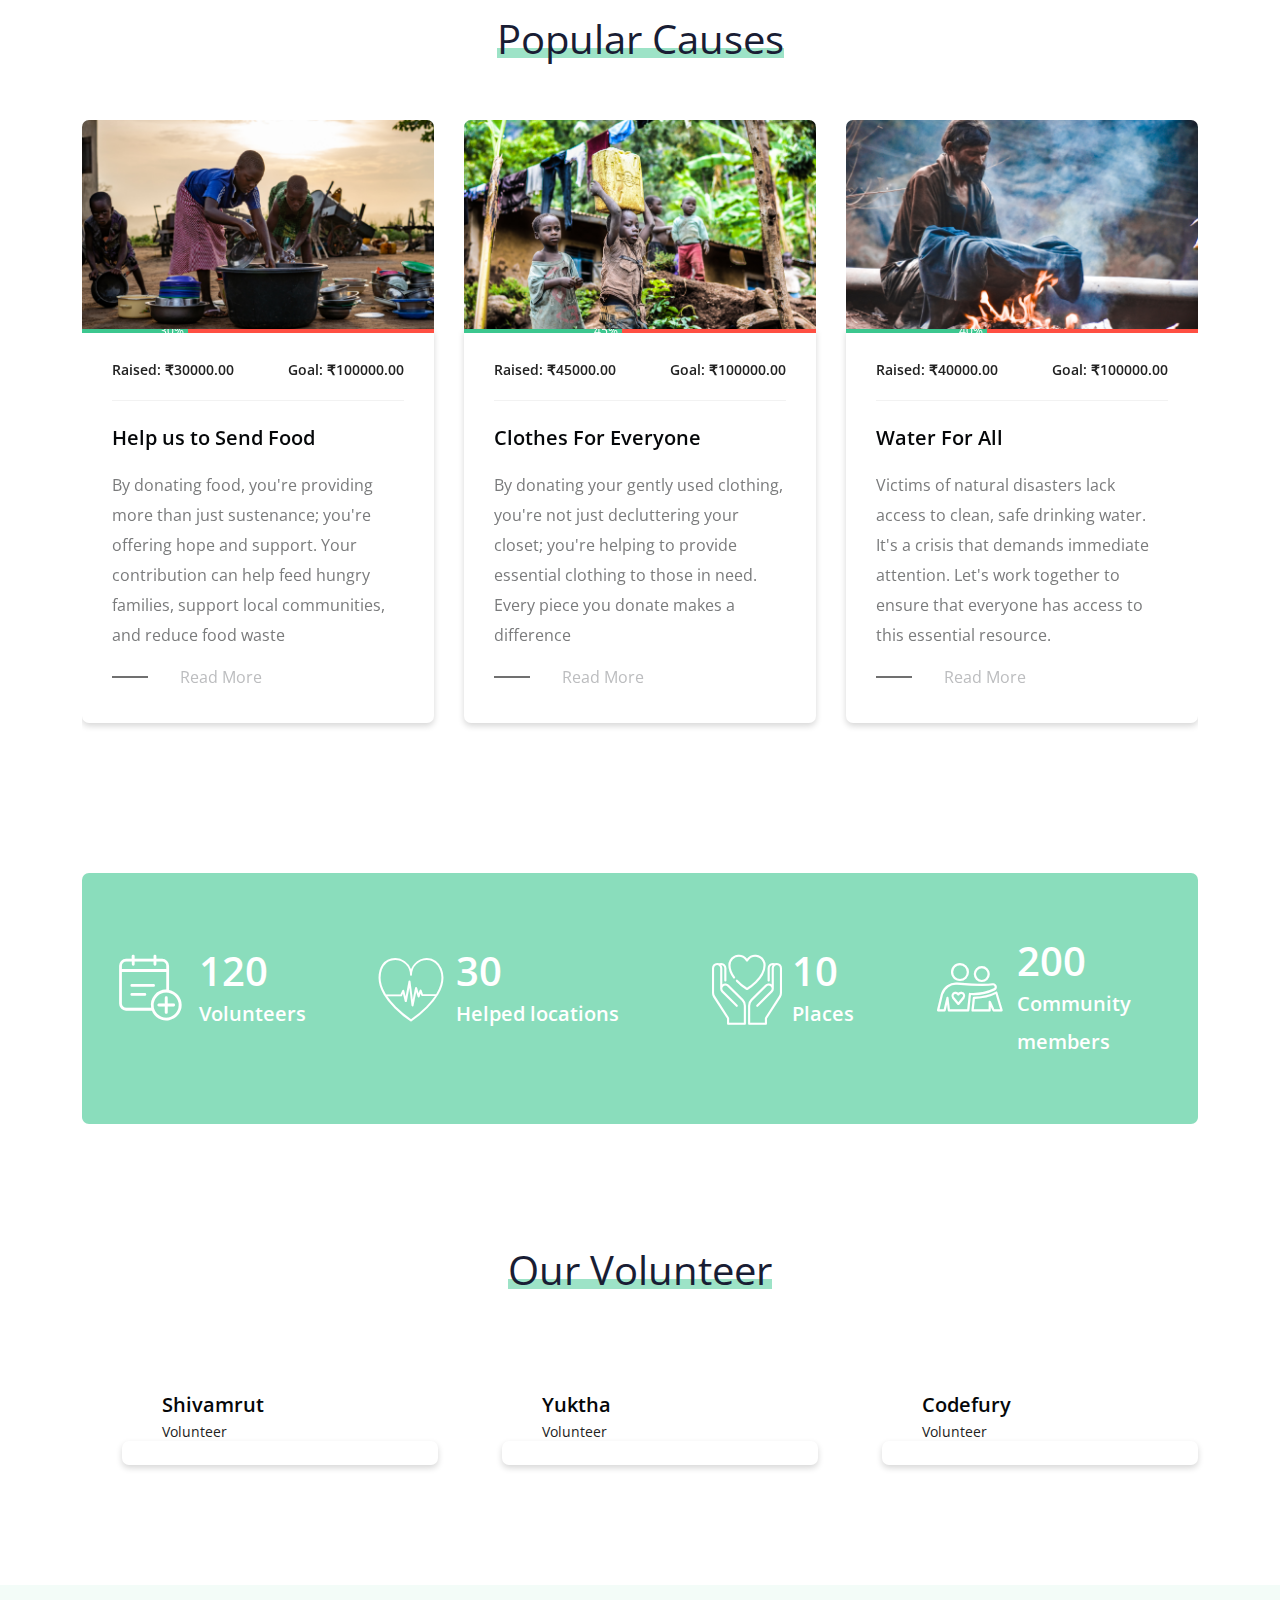
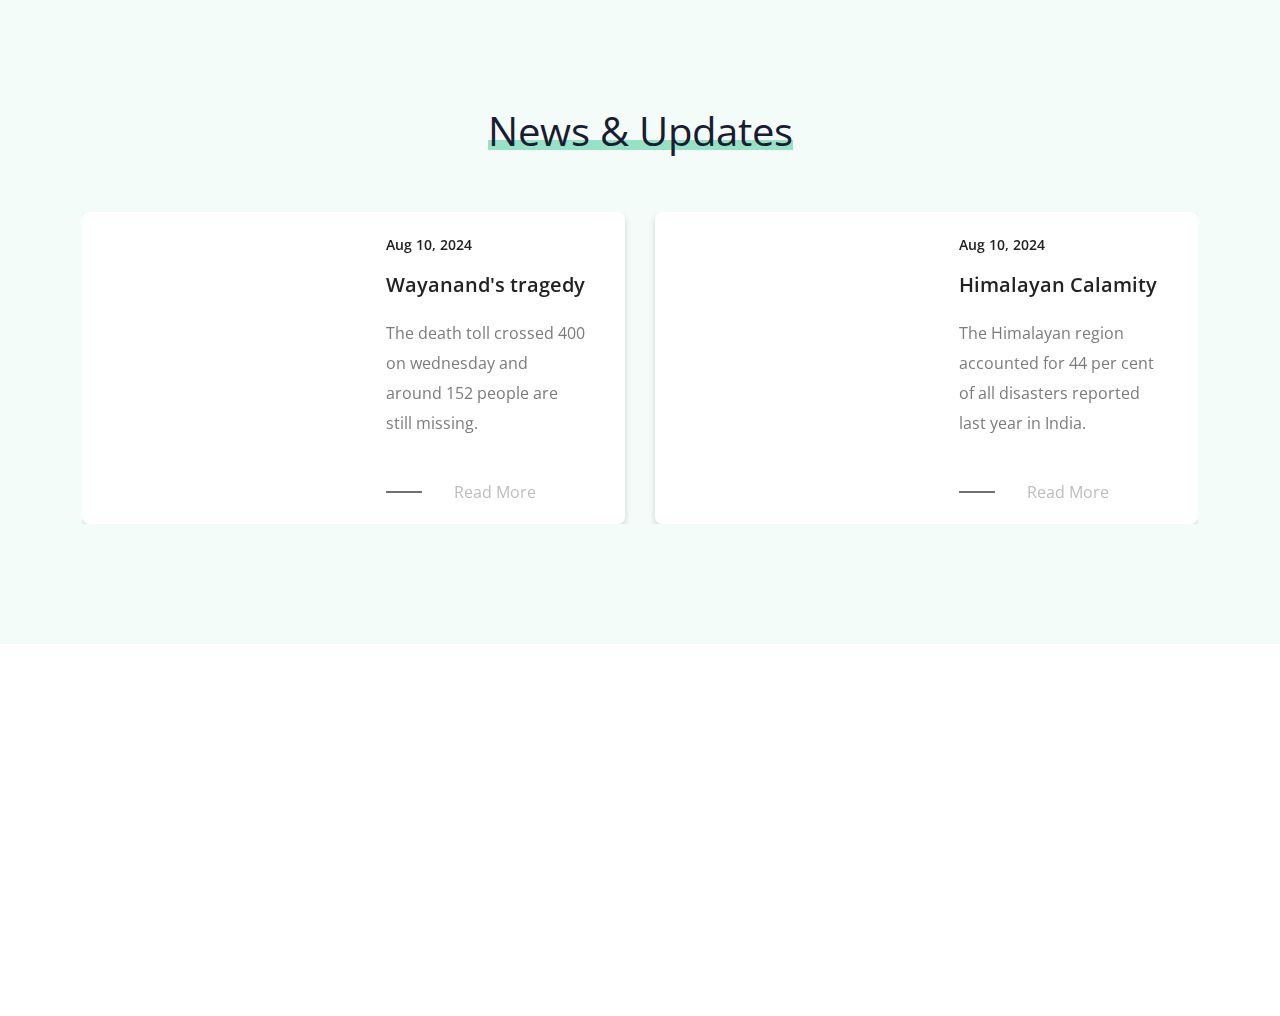
==== commit fa340777: "minor changes 4" ====
--- a/donation/donation.html
+++ b/donation/donation.html
@@ -4,7 +4,7 @@
 <head>
     <meta charset="utf-8">
     <meta http-equiv="x-ua-compatible" content="ie=edge">
-    <title>Charifit</title>
+    <title>Donate - Workaholics</title>
     <meta name="description" content="">
     <meta name="viewport" content="width=device-width, initial-scale=1">
 
@@ -185,7 +185,7 @@
                     <div class="single_reson">
                         <div class="thum">
                             <div class="thum_1">
-                                <img src="img/help/2.png" alt="">
+                                <img src="img/help/helppp.jpg" alt="">
                             </div>
                         </div>
                         <div class="help_content">
